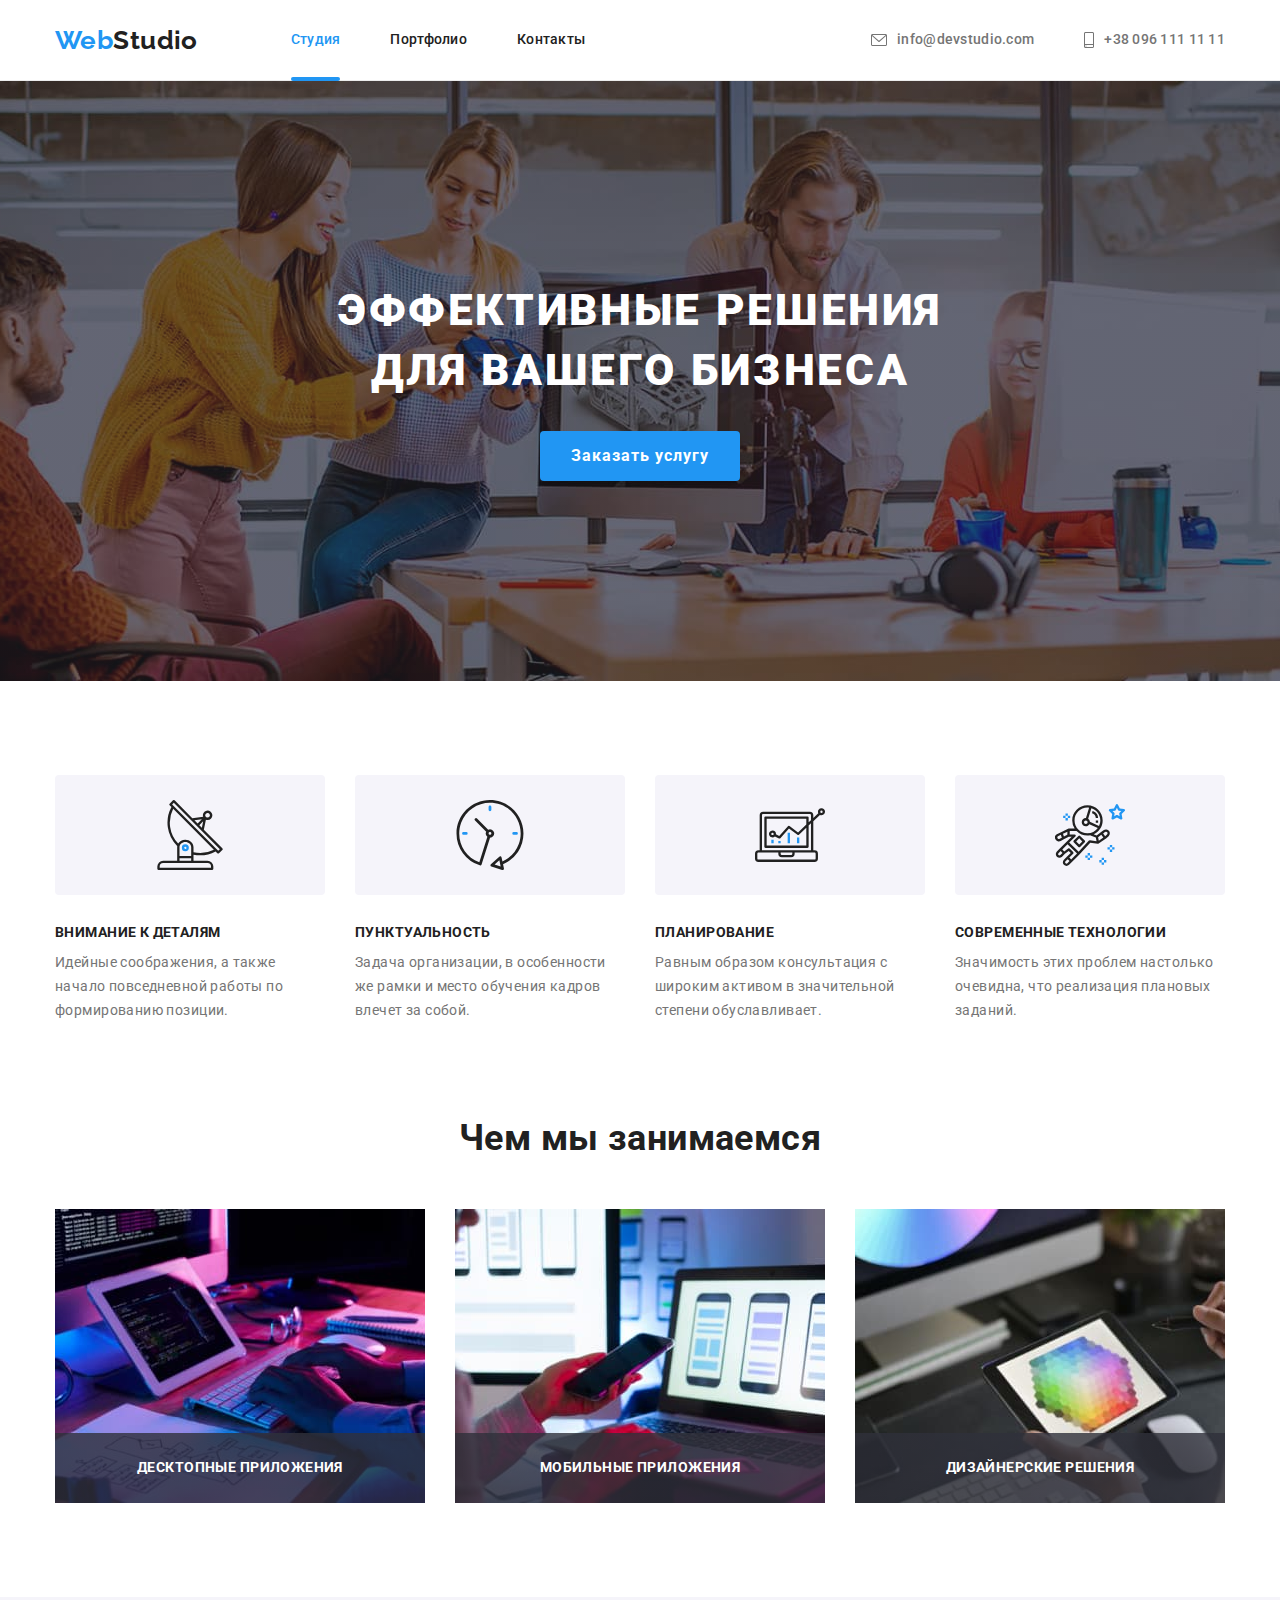
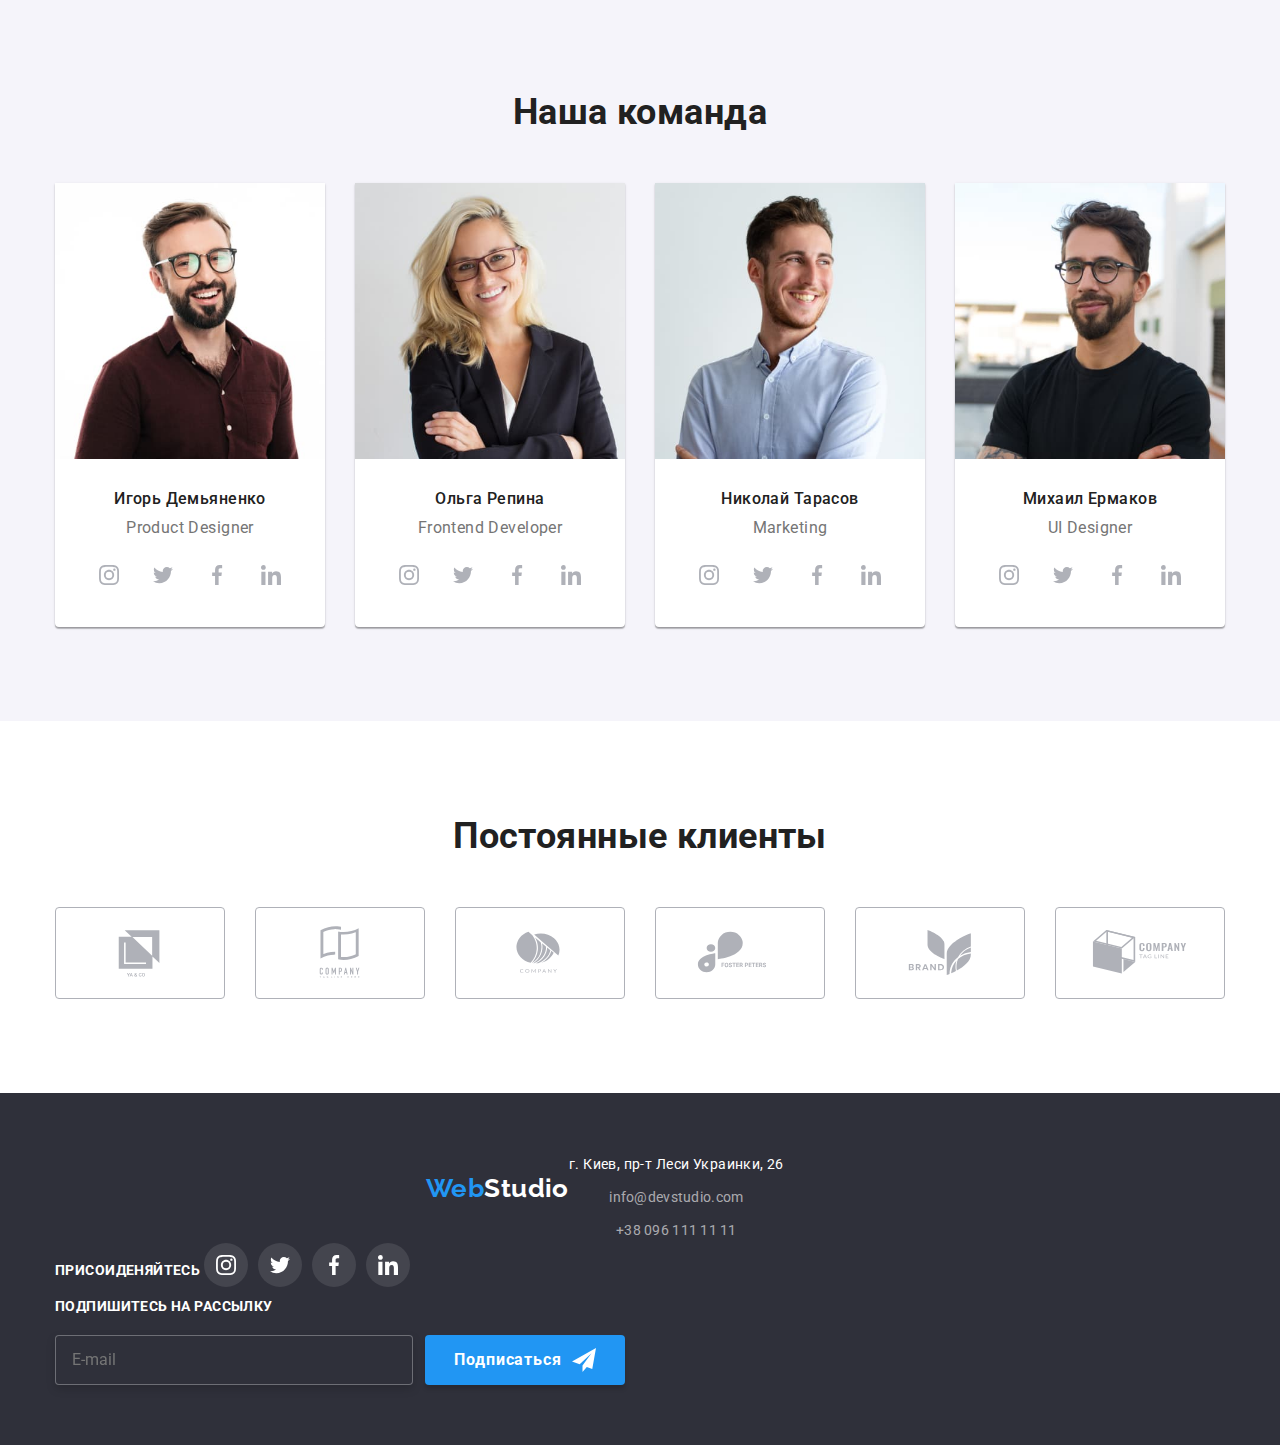
==== index.html @ f5600245 "footer" ====
<!DOCTYPE html>
<html lang="ru">
  <head>
    <meta charset="UTF-8" />
    <meta http-equiv="X-UA-Compatible" content="IE=edge" />
    <meta name="viewport" content="width=device-width, initial-scale=1.0" />

    <title>Web-studio-project-for-hw-1</title>
    <link
      rel="stylesheet"
      href="https://cdn.jsdelivr.net/npm/modern-normalize@1.1.0/modern-normalize.min.css"
    />
    <link rel="stylesheet" href="./css/main.min.css" />
    <!-- <link rel="stylesheet" href="./css/styles.css" /> -->
    <link rel="preconnect" href="https://fonts.googleapis.com" />
    <link rel="preconnect" href="https://fonts.gstatic.com" crossorigin />
    <link
      href="https://fonts.googleapis.com/css2?family=Raleway:wght@700&family=Roboto:wght@400;500;700;900&display=swap"
      rel="stylesheet"
    />
  </head>

  <body>
    <header class="header">
      <div class="container header__container">
        <a href="./index.html" class="logo header__logo link">
          Web<span class="logo__scnd-txt">Studio</span></a
        >
        <nav class="header__navigation">
          <ul class="list header__nav-links flex-centered">
            <li>
              <a
                href="./index.html"
                class="header__navigation-link link header__navigation-link--current"
                >Студия</a
              >
            </li>
            <li><a href="./portfolio.html" class="header__navigation-link link">Портфолио</a></li>
            <li><a href="#" class="header__navigation-link link">Контакты</a></li>
          </ul>
        </nav>
        <ul class="list header__contacts">
          <li class="header__contact-item">
            <a href="mailto:info@devstudio.com" class="contact link">
              <svg class="header__contact-icon" width="16" height="12">
                <use href="./images/icons/icons.svg#icon-mail"></use>
              </svg>
              info@devstudio.com
            </a>
          </li>
          <li class="header__contact-item">
            <a href="tel:+380961111111" class="contact link">
              <svg class="header__contact-icon" width="10" height="16">
                <use href="./images/icons/icons.svg#icon-phone"></use>
              </svg>
              +38 096 111 11 11
            </a>
          </li>
        </ul>
      </div>
    </header>
    <main>
      <section class="hero">
        <div class="container">
          <h1 class="hero-title">Эффективные решения для вашего бизнеса</h1>
          <button data-modal-open type="button" class="btn">Заказать услугу</button>
          <div class="backdrop is-hidden" data-modal>
            <div class="modal">
              <button data-modal-close type="button" class="close-btn">
                <svg width="18" height="18">
                  <use href="./images/icons/icons.svg#icon-close-btn"></use>
                </svg>
              </button>
              <form class="user-feedback-form">
                <strong class="form-message">Оставьте свои данные, мы вам перезвоним</strong>
                <div class="form-input">
                  <label for="user-name" class="input-label">Имя</label>
                  <div class="input-string">
                    <input
                      type="text"
                      class="input-field"
                      name="user-name"
                      id="user-name"
                      required
                    />
                    <svg class="form-icon" width="18" height="18">
                      <use href="./images/icons/icons.svg#icon-person-black"></use>
                    </svg>
                  </div>
                </div>
                <div class="form-input">
                  <label for="user-phone" class="input-label">Телефон</label>
                  <div class="input-string">
                    <input
                      type="tel"
                      class="input-field"
                      name="user-phone"
                      id="user-phone"
                      required
                    />
                    <svg class="form-icon" width="18" height="18">
                      <use href="./images/icons/icons.svg#icon-phone-black"></use>
                    </svg>
                  </div>
                </div>
                <div class="form-input">
                  <label for="user-email" class="input-label">Почта</label>
                  <div class="input-string">
                    <input
                      type="email"
                      class="input-field"
                      name="user-email"
                      id="user-email"
                      required
                    />
                    <svg class="form-icon" width="18" height="18">
                      <use href="./images/icons/icons.svg#icon-email-black"></use>
                    </svg>
                  </div>
                </div>
                <div class="form-input">
                  <label for="user-comment" class="input-label">Комментарий</label>
                  <textarea
                    name="user-comment"
                    id="user-comment"
                    class="comment-field"
                    placeholder="Введите текст"
                  ></textarea>
                </div>
                <label class="user-agreement-txt">
                  <input
                    type="checkbox"
                    class="checkbox visually-hidden"
                    name="user-agreement-check"
                    required
                  />
                  <span class="checkbox-custom"></span>
                  Соглашаюсь с рассылкой и принимаю
                  <a class="agreement-cond" href="./index.html">Условия договора</a>
                </label>
                <button type="submit" class="btn">Отправить</button>
              </form>
            </div>
          </div>
        </div>
      </section>
      <section class="section">
        <div class="container">
          <h2 class="sections-title visually-hidden">Почему клиенты выбирают нас?</h2>
          <ul class="list why-list">
            <li class="why-list__item">
              <div class="why-list__meta">
                <svg width="70" height="70">
                  <use href="./images/icons/icons.svg#icon-antenna"></use>
                </svg>
              </div>
              <h3 class="why-list__title">Внимание к деталям</h3>
              <p class="why-list__description">
                Идейные соображения, а также начало повседневной работы по формированию позиции.
              </p>
            </li>
            <li class="why-list__item">
              <div class="why-list__meta">
                <svg width="70" height="70">
                  <use href="./images/icons/icons.svg#icon-clock"></use>
                </svg>
              </div>
              <h3 class="why-list__title">Пунктуальность</h3>
              <p class="why-list__description">
                Задача организации, в особенности же рамки и место обучения кадров влечет за собой.
              </p>
            </li>
            <li class="why-list__item">
              <div class="why-list__meta">
                <svg width="70" height="70">
                  <use href="./images/icons/icons.svg#icon-diagram"></use>
                </svg>
              </div>
              <h3 class="why-list__title">Планирование</h3>
              <p class="why-list__description">
                Равным образом консультация с широким активом в значительной степени обуславливает.
              </p>
            </li>
            <li class="why-list__item">
              <div class="why-list__meta flex-centered">
                <svg width="70" height="70">
                  <use href="./images/icons/icons.svg#icon-astronaut"></use>
                </svg>
              </div>
              <h3 class="why-list__title">Современные технологии</h3>
              <p class="why-list__description">
                Значимость этих проблем настолько очевидна, что реализация плановых заданий.
              </p>
            </li>
          </ul>
        </div>
      </section>
      <section class="section work section--padding-top-reset">
        <div class="container">
          <h2 class="sections-title">Чем мы занимаемся</h2>
          <ul class="list work-list flex-centered">
            <li class="work-list__item">
              <img
                srcset="
                  ./images/work-present-img/comp-build-maket.jpg    1x,
                  ./images/work-present-img/comp-build-maket@2x.jpg 2x
                "
                src="./images/work-present-img/comp-build-maket.jpg"
                alt="Веб разработка"
                width="370"
              />
              <p class="work-list__desc">Десктопные приложения</p>
            </li>
            <li class="work-list__item">
              <img
                srcset="
                  ./images/work-present-img/comp-smart-adpt.jpg    1x,
                  ./images/work-present-img/comp-smart-adpt@2x.jpg 2x
                "
                src="./images/work-present-img/comp-smart-adpt.jpg"
                alt="Приложения для смартфонов"
                width="370"
              />
              <p class="work-list__desc">Мобильные приложения</p>
            </li>
            <li class="work-list__item">
              <img
                srcset="
                  ./images/work-present-img/comp-tab-color.jpg    1x,
                  ./images/work-present-img/comp-tab-color@2x.jpg 2x
                "
                src="./images/work-present-img/comp-tab-color.jpg"
                alt="Графический дизайн"
                width="370"
              />
              <p class="work-list__desc">Дизайнерские решения</p>
            </li>
          </ul>
        </div>
      </section>
      <section class="section section--bgc-change">
        <div class="container">
          <h2 class="sections-title">Наша команда</h2>
          <ul class="employees-list list">
            <li class="employees-list__item">
              <img
                srcset="
                  ./images/teammates-photo/ihor.jpg    1x,
                  ./images/teammates-photo/ihor@2x.jpg 2x
                "
                src="./images/teammates-photo/ihor.jpg"
                alt="Фото учасника команды. Игорь Демьяненко"
                width="450"
              />
              <div class="employees-list__meta">
                <h3 class="employees-list__title">Игорь Демьяненко</h3>
                <p class="employees-list__position" lang="en">Product Designer</p>
                <ul class="list list-social-connection">
                  <li class="list-social-connection__item">
                    <a
                      href=""
                      rel="noreferrer noopener"
                      class="list-social-connection__link"
                      aria-label="instagram"
                    >
                      <svg class="list-social-connection__icon" width="20" height="20">
                        <use href="./images/icons/icons.svg#icon-instagram"></use>
                      </svg>
                    </a>
                  </li>
                  <li class="list-social-connection__item">
                    <a
                      href=""
                      rel="noreferrer noopener"
                      class="list-social-connection__link"
                      aria-label="twitter"
                    >
                      <svg class="list-social-connection__icon" width="20" height="20">
                        <use href="./images/icons/icons.svg#icon-twitter"></use>
                      </svg>
                    </a>
                  </li>
                  <li class="list-social-connection__item">
                    <a
                      href=""
                      rel="noreferrer noopener"
                      class="list-social-connection__link"
                      aria-label="facebook"
                    >
                      <svg class="list-social-connection__icon" width="20" height="20">
                        <use href="./images/icons/icons.svg#icon-facebook"></use>
                      </svg>
                    </a>
                  </li>
                  <li class="list-social-connection__item">
                    <a
                      href=""
                      rel="noreferrer noopener"
                      class="list-social-connection__link"
                      aria-label="linkedin"
                    >
                      <svg class="list-social-connection__icon" width="20" height="20">
                        <use href="./images/icons/icons.svg#icon-linkedin"></use>
                      </svg>
                    </a>
                  </li>
                </ul>
              </div>
            </li>
            <li class="employees-list__item">
              <img
                srcset="
                  ./images/teammates-photo/olha.jpg    1x,
                  ./images/teammates-photo/olha@2x.jpg 2x
                "
                src="./images/teammates-photo/olha.jpg"
                alt="Фото учасника команды. Ольга Репина"
                width="450"
              />
              <div class="employees-list__meta">
                <h3 class="employees-list__title">Ольга Репина</h3>
                <p class="employees-list__position" lang="en">Frontend Developer</p>
                <ul class="list list-social-connection flex-centered">
                  <li class="list-social-connection__item">
                    <a
                      href=""
                      rel="noreferrer noopener"
                      class="list-social-connection__link"
                      aria-label="instagram"
                    >
                      <svg class="list-social-connection__icon" width="20" height="20">
                        <use href="./images/icons/icons.svg#icon-instagram"></use>
                      </svg>
                    </a>
                  </li>
                  <li class="list-social-connection__item">
                    <a
                      href=""
                      rel="noreferrer noopener"
                      class="list-social-connection__link"
                      aria-label="twitter"
                    >
                      <svg class="list-social-connection__icon" width="20" height="20">
                        <use href="./images/icons/icons.svg#icon-twitter"></use>
                      </svg>
                    </a>
                  </li>
                  <li class="list-social-connection__item">
                    <a
                      href=""
                      rel="noreferrer noopener"
                      class="list-social-connection__link"
                      aria-label="facebook"
                    >
                      <svg class="list-social-connection__icon" width="20" height="20">
                        <use href="./images/icons/icons.svg#icon-facebook"></use>
                      </svg>
                    </a>
                  </li>
                  <li class="list-social-connection__item">
                    <a
                      href=""
                      rel="noreferrer noopener"
                      class="list-social-connection__link"
                      aria-label="linkedin"
                    >
                      <svg class="list-social-connection__icon" width="20" height="20">
                        <use href="./images/icons/icons.svg#icon-linkedin"></use>
                      </svg>
                    </a>
                  </li>
                </ul>
              </div>
            </li>
            <li class="employees-list__item">
              <img
                srcset="
                  ./images/teammates-photo/nikolay.jpg    1x,
                  ./images/teammates-photo/nikolay@2x.jpg 2x
                "
                src="./images/teammates-photo/nikolay.jpg"
                alt="Фото учасника команды.Николай Тарасов."
                width="450"
              />

              <div class="employees-list__meta">
                <h3 class="employees-list__title">Николай Тарасов</h3>
                <p class="employees-list__position" lang="en">Marketing</p>
                <ul class="list list-social-connection flex-centered">
                  <li class="list-social-connection__item">
                    <a
                      href=""
                      rel="noreferrer noopener"
                      class="list-social-connection__link"
                      aria-label="instagram"
                    >
                      <svg class="list-social-connection__icon" width="20" height="20">
                        <use href="./images/icons/icons.svg#icon-instagram"></use>
                      </svg>
                    </a>
                  </li>
                  <li class="list-social-connection__item">
                    <a
                      href=""
                      rel="noreferrer noopener"
                      class="list-social-connection__link"
                      aria-label="twitter"
                    >
                      <svg class="list-social-connection__icon" width="20" height="20">
                        <use href="./images/icons/icons.svg#icon-twitter"></use>
                      </svg>
                    </a>
                  </li>
                  <li class="list-social-connection__item">
                    <a
                      href=""
                      rel="noreferrer noopener"
                      class="list-social-connection__link"
                      aria-label="facebook"
                    >
                      <svg class="list-social-connection__icon" width="20" height="20">
                        <use href="./images/icons/icons.svg#icon-facebook"></use>
                      </svg>
                    </a>
                  </li>
                  <li class="list-social-connection__item">
                    <a
                      href=""
                      rel="noreferrer noopener"
                      class="list-social-connection__link"
                      aria-label="linkedin"
                    >
                      <svg class="list-social-connection__icon" width="20" height="20">
                        <use href="./images/icons/icons.svg#icon-linkedin"></use>
                      </svg>
                    </a>
                  </li>
                </ul>
              </div>
            </li>
            <li class="employees-list__item">
              <img
                srcset="
                  ./images/teammates-photo/mykhayl.jpg    1x,
                  ./images/teammates-photo/mykhayl@2x.jpg 2x
                "
                src="./images/teammates-photo/mykhayl.jpg"
                alt="Фото учасника команды. Михаил Ермаков"
                width="450"
              />
              <div class="employees-list__meta">
                <h3 class="employees-list__title">Михаил Ермаков</h3>
                <p class="employees-list__position" lang="en">UI Designer</p>
                <ul class="list list-social-connection flex-centered">
                  <li class="list-social-connection__item">
                    <a
                      href=""
                      rel="noreferrer noopener"
                      class="list-social-connection__link"
                      aria-label="instagram"
                    >
                      <svg class="list-social-connection__icon" width="20" height="20">
                        <use href="./images/icons/icons.svg#icon-instagram"></use>
                      </svg>
                    </a>
                  </li>
                  <li class="list-social-connection__item">
                    <a
                      href=""
                      rel="noreferrer noopener"
                      class="list-social-connection__link"
                      aria-label="twitter"
                    >
                      <svg class="list-social-connection__icon" width="20" height="20">
                        <use href="./images/icons/icons.svg#icon-twitter"></use>
                      </svg>
                    </a>
                  </li>
                  <li class="list-social-connection__item">
                    <a
                      href=""
                      rel="noreferrer noopener"
                      class="list-social-connection__link"
                      aria-label="facebook"
                    >
                      <svg class="list-social-connection__icon" width="20" height="20">
                        <use href="./images/icons/icons.svg#icon-facebook"></use>
                      </svg>
                    </a>
                  </li>
                  <li class="list-social-connection__item">
                    <a
                      href=""
                      rel="noreferrer noopener"
                      class="list-social-connection__link"
                      aria-label="linkedin"
                    >
                      <svg class="list-social-connection__icon" width="20" height="20">
                        <use href="./images/icons/icons.svg#icon-linkedin"></use>
                      </svg>
                    </a>
                  </li>
                </ul>
              </div>
            </li>
          </ul>
        </div>
      </section>
      <section class="section">
        <div class="container">
          <h2 class="sections-title">Постоянные клиенты</h2>
          <ul class="clients-list list">
            <li class="clients-list__item">
              <a
                href=""
                rel="noreferrer noopener"
                class="clients-list__logo"
                aria-label="Company name 1"
              >
                <svg class="clients-list__icon" width="106" height="60">
                  <use href="./images/icons/icons.svg#icon-logo"></use>
                </svg>
              </a>
            </li>
            <li class="clients-list__item">
              <a
                href=""
                rel="noreferrer noopener"
                class="clients-list__logo"
                aria-label="Company name 2"
              >
                <svg class="clients-list__icon" width="106" height="60">
                  <use href="./images/icons/icons.svg#icon-logo-1"></use>
                </svg>
              </a>
            </li>
            <li class="clients-list__item">
              <a
                href=""
                rel="noreferrer noopener"
                class="clients-list__logo"
                aria-label="Company name 3"
                ><svg class="clients-list__icon" width="106" height="60">
                  <use href="./images/icons/icons.svg#icon-logo-2"></use>
                </svg>
              </a>
            </li>
            <li class="clients-list__item">
              <a
                href=""
                rel="noreferrer noopener"
                class="clients-list__logo"
                aria-label="Company name 4"
                ><svg class="clients-list__icon" width="106" height="60">
                  <use href="./images/icons/icons.svg#icon-logo-3"></use>
                </svg>
              </a>
            </li>
            <li class="clients-list__item">
              <a
                href=""
                rel="noreferrer noopener"
                class="clients-list__logo"
                aria-label="Company name 5"
                ><svg class="clients-list__icon" width="106" height="60">
                  <use href="./images/icons/icons.svg#icon-logo-4"></use>
                </svg>
              </a>
            </li>
            <li class="clients-list__item">
              <a
                href=""
                rel="noreferrer noopener"
                class="clients-list__logo"
                aria-label="Company name 6"
                ><svg class="clients-list__icon" width="106" height="60">
                  <use href="./images/icons/icons.svg#icon-logo-5"></use>
                </svg>
              </a>
            </li>
          </ul>
        </div>
      </section>
    </main>
    <footer class="footer">
      <div class="container footer__container">
        <div class="footer__line-item">
          <a href="./index.html" class="logo footer__logo link"
            >Web<span class="logo__scnd-txt logo__scnd-txt--invers-color">Studio</span></a
          >
          <address>
            <ul class="list address-links">
              <li class="address-links__item">
                <a
                  class="address-links__address link"
                  href="https://goo.gl/maps/YjMtobuVedqzEs7B6"
                  target="_blank"
                  rel="noreferrer noopener"
                  >г. Киев, пр-т Леси Украинки, 26</a
                >
              </li>
              <li class="address-links__item">
                <a class="footer__contact link" href="mailto:info@devstudio.com"
                  >info@devstudio.com</a
                >
              </li>
              <li class="address-links__item">
                <a class="footer__contact link" href="tel:+380961111111">+38 096 111 11 11</a>
              </li>
            </ul>
          </address>
        </div>
        <div class="footer__soc-block">
          <strong class="footer__connect-txt">Присоиденяйтесь</strong>
          <ul class="list-social-connection list flex-centered">
            <li class="list-social-connection__item">
              <a
                href=""
                class="list-social-connection__link list-social-connection__link--inverse-bgc"
                rel="noreferrer noopener"
                aria-label="Company instagram"
              >
                <svg class="list-social-connection__icon" width="20" height="20">
                  <use href="./images/icons/icons.svg#icon-instagram"></use>
                </svg>
              </a>
            </li>
            <li class="list-social-connection__item">
              <a
                href=""
                class="list-social-connection__link list-social-connection__link--inverse-bgc"
                rel="noreferrer noopener"
                aria-label="Company twitter"
                ><svg class="list-social-connection__icon" width="20" height="20">
                  <use href="./images/icons/icons.svg#icon-twitter"></use>
                </svg>
              </a>
            </li>
            <li class="list-social-connection__item">
              <a
                href=""
                class="list-social-connection__link list-social-connection__link--inverse-bgc"
                rel="noreferrer noopener"
                aria-label="Company facebook"
                ><svg class="list-social-connection__icon" width="20" height="20">
                  <use href="./images/icons/icons.svg#icon-facebook"></use>
                </svg>
              </a>
            </li>
            <li class="list-social-connection__item">
              <a
                href=""
                class="list-social-connection__link list-social-connection__link--inverse-bgc"
                rel="noreferrer noopener"
                aria-label="Company linkedin"
                ><svg class="list-social-connection__icon" width="20" height="20">
                  <use href="./images/icons/icons.svg#icon-linkedin"></use>
                </svg>
              </a>
            </li>
          </ul>
        </div>
        <div class="footer__connect-block">
          <strong class="footer__connect-txt">Подпишитесь на рассылку</strong>
          <form class="footer__email-input-form" name="singnup-form">
            <input
              type="email"
              class="footer__email-input"
              placeholder="E-mail"
              name="signup-email"
              required
            />
            <button type="submit" class="btn footer__btn">
              <span>Подписаться</span>
              <svg class="icon-send" width="24" height="24">
                <use href="./images/icons/icons.svg#icon-send"></use>
              </svg>
            </button>
          </form>
        </div>
      </div>
    </footer>
    <script src="./js/modal.js"></script>
  </body>
</html>
---- css/main.min.css ----
:root{--prime-bg-color: #ffffff;--footer-bg-color: #2F303A;--third-bg-color: #F5F4FA;--primary-txt-color: #757575;--secondary-txt-color: #212121;--focus-color: #2196F3;--btn-hv-color: #188CE8;--transaction-time: cubic-bezier(0.4, 0, 0.2, 1)}.visually-hidden{position:absolute;width:1px;height:1px;margin:-1px;border:0;padding:0;white-space:nowrap;-webkit-clip-path:inset(100%);clip-path:inset(100%);clip:rect(0 0 0 0);overflow:hidden}body{background-color:var(--prime-bg-color);color:var(--primary-txt-color);font-family:"Roboto",sans-serif;font-size:14px;line-height:1.14;letter-spacing:.03em}h1,h2,h3,h4,h5,h6,p{margin:0}img{display:block;max-width:100%;height:auto}address{font-style:normal}.list{list-style:none;font-style:normal;padding:0;margin:0}.link{text-decoration:none}.flex-centered{display:-webkit-box;display:-ms-flexbox;display:flex;-webkit-box-align:center;-ms-flex-align:center;align-items:center;-webkit-box-pack:center;-ms-flex-pack:center;justify-content:center}.section{padding-top:60px;padding-bottom:60px;min-width:480px}@media screen and (min-width: 1200px){.section{padding-top:94px;padding-bottom:94px}}.section--padding-top-reset{padding-top:0px}.section--bgc-change{background-color:var(--third-bg-color)}.container{margin-left:auto;margin-right:auto;width:480px;padding-left:15px;padding-right:15px}@media screen and (min-width: 768px){.container{width:768px}}@media screen and (min-width: 1200px){.container{width:1200px}}.contact{display:-webkit-box;display:-ms-flexbox;display:flex;-webkit-box-align:center;-ms-flex-align:center;align-items:center;-webkit-box-pack:center;-ms-flex-pack:center;justify-content:center;font-weight:500;letter-spacing:.02em;color:inherit;-webkit-transition:color 250ms var(--transaction-time);transition:color 250ms var(--transaction-time)}.contact:hover,.contact:focus{color:var(--focus-color)}.logo{font-family:"Raleway",sans-serif;font-weight:700;font-size:26px;line-height:1.19;color:var(--focus-color)}.btn{display:-webkit-box;display:-ms-flexbox;display:flex;-webkit-box-align:center;-ms-flex-align:center;align-items:center;-webkit-box-pack:center;-ms-flex-pack:center;justify-content:center;margin-right:auto;margin-left:auto;width:200px;height:50px;font-weight:700;font-size:16px;line-height:1.88;letter-spacing:.06em;background-color:var(--focus-color);color:var(--prime-bg-color);border:none;-webkit-box-shadow:0px 4px 4px rgba(0,0,0,.15);box-shadow:0px 4px 4px rgba(0,0,0,.15);border-radius:4px;cursor:pointer;-webkit-transition:background-color 250ms var(--transaction-time),-webkit-box-shadow 250ms var(--transaction-time);transition:background-color 250ms var(--transaction-time),-webkit-box-shadow 250ms var(--transaction-time);transition:background-color 250ms var(--transaction-time),box-shadow 250ms var(--transaction-time);transition:background-color 250ms var(--transaction-time),box-shadow 250ms var(--transaction-time),-webkit-box-shadow 250ms var(--transaction-time)}.btn:hover,.btn:focus{background-color:var(--btn-hv-color);-webkit-box-shadow:0px 4px 4px rgba(0,0,0,.15);box-shadow:0px 4px 4px rgba(0,0,0,.15);border-radius:4px}.sections-title{margin-bottom:50px;font-weight:700;font-size:28px;line-height:1.17;text-align:center;color:var(--secondary-txt-color)}@media screen and (min-width: 1200px){.sections-title{font-size:36px}}.list-social-connection{display:-webkit-inline-box;display:-ms-inline-flexbox;display:inline-flex;-webkit-box-pack:center;-ms-flex-pack:center;justify-content:center;gap:10px}.list-social-connection__link{display:-webkit-inline-box;display:-ms-inline-flexbox;display:inline-flex;-webkit-box-pack:center;-ms-flex-pack:center;justify-content:center;-webkit-box-align:center;-ms-flex-align:center;align-items:center;width:44px;height:44px;color:#afb1b8;border-radius:50%;-webkit-transition:color 250ms var(--transaction-time),background-color 250ms var(--transaction-time);transition:color 250ms var(--transaction-time),background-color 250ms var(--transaction-time)}.list-social-connection__link--inverse-bgc{color:var(--prime-bg-color);background-color:rgba(255,255,255,.1)}.list-social-connection__link:hover,.list-social-connection__link:focus{background-color:var(--focus-color);color:var(--prime-bg-color)}.list-social-connection__icon{fill:currentColor}.buttons{-webkit-box-pack:center;-ms-flex-pack:center;justify-content:center;margin-bottom:56px}.buttons>li:not(:last-child){margin-right:8px}.secondary-btn{padding:6px 22px;font-family:inherit;font-weight:500;font-size:16px;line-height:1.62;text-align:center;letter-spacing:inherit;color:var(--secondary-txt-color);background:var(--third-bg-color);border-radius:4px;border:none;cursor:pointer;-webkit-transition:background-color 250ms var(--transaction-time),color 250ms var(--transaction-time),-webkit-box-shadow 250ms var(--transaction-time);transition:background-color 250ms var(--transaction-time),color 250ms var(--transaction-time),-webkit-box-shadow 250ms var(--transaction-time);transition:background-color 250ms var(--transaction-time),color 250ms var(--transaction-time),box-shadow 250ms var(--transaction-time);transition:background-color 250ms var(--transaction-time),color 250ms var(--transaction-time),box-shadow 250ms var(--transaction-time),-webkit-box-shadow 250ms var(--transaction-time)}.secondary-btn:hover,.secondary-btn:focus{color:var(--prime-bg-color);background-color:var(--focus-color);-webkit-box-shadow:0px 3px 1px rgba(0,0,0,.1),0px 1px 2px rgba(0,0,0,.08),0px 2px 2px rgba(0,0,0,.12);box-shadow:0px 3px 1px rgba(0,0,0,.1),0px 1px 2px rgba(0,0,0,.08),0px 2px 2px rgba(0,0,0,.12)}.header{border-bottom:#ececec 1px solid;padding-top:16px;padding-bottom:16px}@media screen and (min-width: 768px){.header{padding-top:0px;padding-bottom:0px}}.header__container{display:-webkit-box;display:-ms-flexbox;display:flex;-webkit-box-align:center;-ms-flex-align:center;align-items:center;-webkit-box-pack:justify;-ms-flex-pack:justify;justify-content:space-between}@media screen and (min-width: 768px){.header__container{-webkit-box-pack:center;-ms-flex-pack:center;justify-content:center}}.header__logo{display:block;margin-right:88px}@media screen and (min-width: 1200px){.header__logo{margin-right:93px}}.logo__scnd-txt{color:var(--secondary-txt-color)}.logo__scnd-txt--invers-color{color:var(--prime-bg-color)}.header__navigation{display:-webkit-box;display:-ms-flexbox;display:flex;-webkit-box-align:center;-ms-flex-align:center;align-items:center;-webkit-box-pack:center;-ms-flex-pack:center;justify-content:center}@media screen and (max-width: 767px){.header__navigation{display:none}}.header__navigation-link{display:block;position:relative;padding-top:32px;padding-bottom:32px;font-weight:500;letter-spacing:.02em;color:var(--secondary-txt-color);-webkit-transition:color 250ms var(--transaction-time);transition:color 250ms var(--transaction-time)}.header__navigation-link:hover,.header__navigation-link:focus{color:var(--focus-color)}.header__navigation-link--current{color:var(--focus-color)}.header__navigation-link--current::after{content:"";display:block;position:absolute;bottom:-1px;width:100%;height:4px;background-color:var(--focus-color);border-radius:2px}.header__contacts{margin-left:auto}@media screen and (max-width: 767px){.header__contacts{display:none}}@media screen and (min-width: 768px)and (max-width: 1199px){.header__contacts{display:block;-webkit-box-pack:left;-ms-flex-pack:left;justify-content:left}}@media screen and (min-width: 1200px){.header__contacts{display:-webkit-box;display:-ms-flexbox;display:flex;-webkit-box-pack:center;-ms-flex-pack:center;justify-content:center;-webkit-box-align:center;-ms-flex-align:center;align-items:center}}.header__contact-item{display:-webkit-box;display:-ms-flexbox;display:flex}.header__contact-item:hover,.header__contact-item:focus{color:var(--focus-color)}@media screen and (min-width: 768px)and (max-width: 1199px){.header__contact-item{margin-bottom:10px}}@media screen and (min-width: 1200px){.header__contact-item{-webkit-box-pack:center;-ms-flex-pack:center;justify-content:center;-webkit-box-align:center;-ms-flex-align:center;align-items:center}}.header__contact-item:last-of-type{margin-bottom:0px}.header__contact-icon{fill:currentColor;margin-right:8px}@media screen and (min-width: 1200px){.header__contact-icon{margin-right:10px}}.header__nav-links,.header__contacts{gap:50px}.hero{min-width:480px;max-width:1600px;height:400px;margin-right:auto;margin-left:auto;padding-top:118px;padding-bottom:118px;text-align:center;background-repeat:no-repeat;background-position:center;background-size:cover;background-color:#c4c4c4;background-image:-webkit-gradient(linear, left top, left bottom, from(rgba(47, 48, 58, 0.4)), to(rgba(47, 48, 58, 0.4))),url(../images/bgc-img/hero-section-mob.jpg);background-image:linear-gradient(rgba(47, 48, 58, 0.4), rgba(47, 48, 58, 0.4)),url(../images/bgc-img/hero-section-mob.jpg)}@media screen and (min-device-pixel-ratio: 2),screen and (-webkit-min-device-pixel-ratio: 2),screen and (min-resolution: 192dpi),screen and (min-resolution: 2dppx){.hero .hero{background-image:url(../images/bgc-img/hero-section-mob@2x.jpg)}}@media screen and (min-width: 768px){.hero{background-image:-webkit-gradient(linear, left top, left bottom, from(rgba(47, 48, 58, 0.4)), to(rgba(47, 48, 58, 0.4))),url(../images/bgc-img/hero-section-tab.jpg);background-image:linear-gradient(rgba(47, 48, 58, 0.4), rgba(47, 48, 58, 0.4)),url(../images/bgc-img/hero-section-tab.jpg)}}@media screen and (min-width: 768px)and (min-device-pixel-ratio: 2),screen and (min-width: 768px)and (-webkit-min-device-pixel-ratio: 2),screen and (min-width: 768px)and (min-resolution: 192dpi),screen and (min-width: 768px)and (min-resolution: 2dppx){.hero .hero{background-image:url(../images/bgc-img/hero-section-tab@2x.jpg)}}@media screen and (min-width: 1200px){.hero{height:600px;padding-top:200px;padding-bottom:200px;background-image:-webkit-gradient(linear, left top, left bottom, from(rgba(47, 48, 58, 0.4)), to(rgba(47, 48, 58, 0.4))),url(../images/bgc-img/hero-section.jpg);background-image:linear-gradient(rgba(47, 48, 58, 0.4), rgba(47, 48, 58, 0.4)),url(../images/bgc-img/hero-section.jpg)}}@media screen and (min-width: 1200px)and (min-device-pixel-ratio: 2),screen and (min-width: 1200px)and (-webkit-min-device-pixel-ratio: 2),screen and (min-width: 1200px)and (min-resolution: 192dpi),screen and (min-width: 1200px)and (min-resolution: 2dppx){.hero .hero{background-image:url(../images/bgc-img/hero-section@2x.jpg)}}.hero-title{margin-bottom:30px;width:360px;margin-right:auto;margin-left:auto;font-weight:900;font-size:26px;line-height:1.61;text-align:center;letter-spacing:.06em;text-transform:uppercase;color:var(--prime-bg-color)}@media screen and (min-width: 1200px){.hero-title{width:696px;font-size:44px;line-height:1.36}}.backdrop{position:fixed;top:0;left:0;z-index:50;width:100vw;height:100vh;background-color:rgba(0,0,0,.2);opacity:1;-webkit-transition:opacity 250ms var(--transaction-time);transition:opacity 250ms var(--transaction-time)}.backdrop.is-hidden{opacity:0;pointer-events:none}.backdrop.is-hidden .modal{-webkit-transform:translate(-50%, -50%) scale(0.5);transform:translate(-50%, -50%) scale(0.5);opacity:0}.modal{position:absolute;top:50%;left:50%;padding:40px;width:528px;height:581px;background:var(--prime-bg-color);-webkit-box-shadow:0px 1px 3px rgba(0,0,0,.12),0px 1px 1px rgba(0,0,0,.14),0px 2px 1px rgba(0,0,0,.2);box-shadow:0px 1px 3px rgba(0,0,0,.12),0px 1px 1px rgba(0,0,0,.14),0px 2px 1px rgba(0,0,0,.2);border-radius:4px;-webkit-transform:translate(-50%, -50%) scale(1);transform:translate(-50%, -50%) scale(1);opacity:1;-webkit-transition:opacity 250ms var(--transaction-time),-webkit-transform 250ms var(--transaction-time);transition:opacity 250ms var(--transaction-time),-webkit-transform 250ms var(--transaction-time);transition:transform 250ms var(--transaction-time),opacity 250ms var(--transaction-time);transition:transform 250ms var(--transaction-time),opacity 250ms var(--transaction-time),-webkit-transform 250ms var(--transaction-time)}.user-feedback-form{width:100%}.form-message{display:inline-block;margin-bottom:12px;font-weight:700;font-size:20px;line-height:1.15;text-align:center;color:var(--secondary-txt-color);letter-spacing:inherit}.form-input{display:-webkit-box;display:-ms-flexbox;display:flex;-webkit-box-orient:vertical;-webkit-box-direction:normal;-ms-flex-direction:column;flex-direction:column;text-align:left;margin-bottom:10px}.form-input:last-of-type{margin-bottom:20px}.input-label{font-size:12px;letter-spacing:.01em;margin-bottom:4px;cursor:pointer}.input-field{width:100%;padding-top:12px;padding-bottom:12px;padding-left:42px;padding-right:12px;height:40px;border:1px solid rgba(33,33,33,.2);border-radius:4px;outline:rgba(0,0,0,0);-webkit-transition:border-color 250ms var(--transaction-time);transition:border-color 250ms var(--transaction-time);cursor:pointer}.input-field:hover,.input-field:focus{border-color:var(--focus-color)}.input-field:hover:hover+.form-icon,.input-field:hover:focus+.form-icon,.input-field:focus:hover+.form-icon,.input-field:focus:focus+.form-icon{color:var(--focus-color)}.input-string{display:inline-block;position:relative;color:#000}.form-icon{position:absolute;left:15px;top:50%;-webkit-transform:translateY(-50%);transform:translateY(-50%);fill:currentColor;-webkit-transition:color 250ms var(--transaction-time);transition:color 250ms var(--transaction-time);cursor:pointer}.comment-field{height:120px;resize:none;padding:12px 16px;border:1px solid rgba(33,33,33,.2);border-radius:4px;outline:rgba(0,0,0,0)}.comment-field:hover,.comment-field:focus{border-color:var(--focus-color)}.user-agreement-txt{display:-webkit-inline-box;display:-ms-inline-flexbox;display:inline-flex;line-height:1.71;-webkit-box-pack:center;-ms-flex-pack:center;justify-content:center;-webkit-box-align:center;-ms-flex-align:center;align-items:center;gap:7px;-webkit-user-select:none;-moz-user-select:none;-ms-user-select:none;user-select:none;margin-bottom:30px}.checkbox-custom{width:16px;height:15px;background-image:url(../images/icons/custom-check-box-icons/icon-check-2.svg)}.checkbox:checked+.checkbox-custom{border-color:var(--focus-color);background-image:url(../images/icons/custom-check-box-icons/icon-check-1.svg);background-size:contain;background-origin:border-box;border-radius:2px}.agreement-cond{color:var(--focus-color)}.close-btn{display:-webkit-box;display:-ms-flexbox;display:flex;-webkit-box-align:center;-ms-flex-align:center;align-items:center;-webkit-box-pack:center;-ms-flex-pack:center;justify-content:center;padding:0;position:absolute;top:8px;right:8px;width:30px;height:30px;color:#000;border:1px solid rgba(0,0,0,.1);border-radius:50%;background-color:#fff;cursor:pointer;-webkit-transition:fill 250ms var(--transaction-time);transition:fill 250ms var(--transaction-time)}.close-btn:hover,.close-btn:focus{fill:var(--focus-color)}.why-list{gap:30px;display:-webkit-box;display:-ms-flexbox;display:flex;-ms-flex-wrap:wrap;flex-wrap:wrap}.why-list__item{display:block}@media screen and (min-width: 768px){.why-list__item{width:calc((100% - 60px)/2)}}@media screen and (min-width: 1200px){.why-list__item{width:calc((100% - 90px)/4)}}.why-list__meta{display:-webkit-box;display:-ms-flexbox;display:flex;-webkit-box-pack:center;-ms-flex-pack:center;justify-content:center;-webkit-box-align:center;-ms-flex-align:center;align-items:center;width:450px;height:120px;margin-bottom:30px;background:var(--third-bg-color);border-radius:4px}@media screen and (min-width: 768px){.why-list__meta{width:354px}}@media screen and (min-width: 1200px){.why-list__meta{width:270px}}.why-list__title{margin-bottom:10px;font-weight:700;font-size:14px;text-transform:uppercase;color:var(--secondary-txt-color)}@media screen and (max-width: 767px){.why-list__title{text-align:center}}.why-list__description{line-height:1.71}@media screen and (max-width: 1199px){.work{display:none}}.work-list{gap:30px}.work-list__item{position:relative}.work-list__desc{display:-webkit-box;display:-ms-flexbox;display:flex;-webkit-box-align:center;-ms-flex-align:center;align-items:center;-webkit-box-pack:center;-ms-flex-pack:center;justify-content:center;position:absolute;bottom:0px;width:100%;height:70px;background-image:-webkit-gradient(linear, left top, left bottom, from(rgba(47, 48, 58, 0.8)), to(rgba(47, 48, 58, 0.8)));background-image:linear-gradient(rgba(47, 48, 58, 0.8), rgba(47, 48, 58, 0.8));font-weight:700;text-transform:uppercase;color:var(--prime-bg-color)}.employees-list{display:-webkit-box;display:-ms-flexbox;display:flex;-webkit-box-pack:center;-ms-flex-pack:center;justify-content:center;-webkit-box-align:center;-ms-flex-align:center;align-items:center;-webkit-box-orient:vertical;-webkit-box-direction:normal;-ms-flex-direction:column;flex-direction:column;-ms-flex-wrap:wrap;flex-wrap:wrap;gap:30px}@media screen and (min-width: 768px){.employees-list{-webkit-box-orient:horizontal;-webkit-box-direction:normal;-ms-flex-direction:row;flex-direction:row}}.employees-list__item{max-width:450px;background-color:var(--prime-bg-color);text-align:center;-webkit-box-shadow:0px 1px 3px rgba(0,0,0,.12),0px 1px 1px rgba(0,0,0,.14),0px 2px 1px rgba(0,0,0,.2);box-shadow:0px 1px 3px rgba(0,0,0,.12),0px 1px 1px rgba(0,0,0,.14),0px 2px 1px rgba(0,0,0,.2);border-radius:0px 0px 4px 4px}@media screen and (min-width: 768px){.employees-list__item{max-width:354px}}@media screen and (min-width: 768px){.employees-list__item{max-width:270px}}.employees-list__meta{padding-top:30px;padding-bottom:30px}.employees-list__title{margin-bottom:10px;font-weight:500;font-size:16px;line-height:1.19;color:var(--secondary-txt-color)}.employees-list__position{font-size:16px;line-height:1.19;margin-bottom:16px}.clients-list{display:-webkit-box;display:-ms-flexbox;display:flex;-ms-flex-wrap:wrap;flex-wrap:wrap;-webkit-box-pack:center;-ms-flex-pack:center;justify-content:center;-webkit-box-align:center;-ms-flex-align:center;align-items:center;gap:30px}.clients-list__logo{display:-webkit-box;display:-ms-flexbox;display:flex;-webkit-box-align:center;-ms-flex-align:center;align-items:center;-webkit-box-pack:center;-ms-flex-pack:center;justify-content:center;width:210px;height:92px;color:#afb1b8;border:1px solid #afb1b8;border-radius:4px;-webkit-transition:color 250ms var(--transaction-time),border-color 250ms var(--transaction-time);transition:color 250ms var(--transaction-time),border-color 250ms var(--transaction-time)}.clients-list__logo:hover,.clients-list__logo:focus{border-color:var(--focus-color);color:var(--focus-color)}@media screen and (min-width: 768px){.clients-list__logo{width:226px}}@media screen and (min-width: 1200px){.clients-list__logo{width:170px}}.clients-list__icon{fill:currentColor}.footer{min-width:480px;padding-top:60px;padding-bottom:60px;background-color:var(--footer-bg-color)}@media screen and (min-width: 1200px){.footer__container{-webkit-box-orient:horizontal;-webkit-box-direction:normal;-ms-flex-direction:row;flex-direction:row;-webkit-box-pack:baseline;-ms-flex-pack:baseline;justify-content:baseline}}.footer__line-item{display:-webkit-box;display:-ms-flexbox;display:flex;-webkit-box-pack:center;-ms-flex-pack:center;justify-content:center;-webkit-box-align:center;-ms-flex-align:center;align-items:center;margin-right:70px}.footer__logo{display:inline-block;margin-bottom:20px}.address-links{text-align:center}.address-links__item{display:block;margin-bottom:9px}.address-links__item:last-of-type{margin-bottom:0px}.address-links__address{font-style:normal;line-height:1.71;color:var(--prime-bg-color);-webkit-transition:color 250ms var(--transaction-time);transition:color 250ms var(--transaction-time)}.address-links__address:hover,.address-links__address:focus{color:var(--focus-color)}.footer__soc-block{margin-right:auto}.footer__connect-txt{display:inline-block;color:var(--prime-bg-color);text-transform:uppercase;margin-bottom:20px}.footer__contact{letter-spacing:.02em;font-weight:inherit;line-height:1.71;color:rgba(255,255,255,.6);-webkit-transition:color 250ms var(--transaction-time);transition:color 250ms var(--transaction-time)}.footer__contact:hover,.footer__contact:focus{color:var(--focus-color)}.footer__connect-block{margin-right:0;width:570px}.footer__email-input-form{display:-webkit-inline-box;display:-ms-inline-flexbox;display:inline-flex}.footer__email-input{display:-webkit-inline-box;display:-ms-inline-flexbox;display:inline-flex;-webkit-box-align:center;-ms-flex-align:center;align-items:center;padding:15px 16px;margin-right:12px;width:358px;height:50px;font-size:16px;line-height:1.25;color:rgba(255,255,255,.6);background-color:var(--footer-bg-color);border:1px solid rgba(255,255,255,.3);-webkit-filter:drop-shadow(0px 4px 4px rgba(0, 0, 0, 0.15));filter:drop-shadow(0px 4px 4px rgba(0, 0, 0, 0.15));border-radius:4px}.footer__btn{gap:10px;margin-right:0px;fill:var(--prime-bg-color)}.cards{-ms-flex-wrap:wrap;flex-wrap:wrap}.border{padding-top:20px;padding-right:24px;padding-bottom:20px;padding-left:24px;border:1px solid #eee;border-top:none}.complete-card{margin-right:30px;margin-bottom:30px;background-color:var(--prime-bg-color)}.complete-card:nth-child(3n){margin-right:0px}.complete-card:nth-last-child(-n+3){margin-bottom:0px}.card-block{display:block;width:370px;text-decoration:none;-webkit-transition:-webkit-box-shadow 250ms var(--transaction-time);transition:-webkit-box-shadow 250ms var(--transaction-time);transition:box-shadow 250ms var(--transaction-time);transition:box-shadow 250ms var(--transaction-time), -webkit-box-shadow 250ms var(--transaction-time)}.card-thumb{position:relative;overflow:hidden;width:370px}.card-overlay{position:absolute;top:0;left:0;width:100%;height:100%;padding:63px 24px;display:-webkit-box;display:-ms-flexbox;display:flex;-webkit-box-align:center;-ms-flex-align:center;align-items:center;-webkit-box-pack:center;-ms-flex-pack:center;justify-content:center;background-color:rgba(33,150,243,.9);-webkit-transform:translateY(100%);transform:translateY(100%);-webkit-transition:-webkit-transform 250ms var(--transaction-time);transition:-webkit-transform 250ms var(--transaction-time);transition:transform 250ms var(--transaction-time);transition:transform 250ms var(--transaction-time), -webkit-transform 250ms var(--transaction-time)}.card-desc{font-size:18px;line-height:1.56;color:var(--prime-bg-color)}.card-block:hover .card-overlay,.card-block:focus .card-overlay{-webkit-transform:translateY(0);transform:translateY(0)}.card-block:hover,.card-block:focus{-webkit-box-shadow:0px 1px 1px rgba(0,0,0,.12),0px 4px 4px rgba(0,0,0,.06),1px 4px 6px rgba(0,0,0,.16);box-shadow:0px 1px 1px rgba(0,0,0,.12),0px 4px 4px rgba(0,0,0,.06),1px 4px 6px rgba(0,0,0,.16)}.c-card-title{margin-bottom:4px;font-weight:700;font-size:18px;line-height:2;letter-spacing:.06em;color:var(--secondary-txt-color)}.c-card-txt{font-size:16px;line-height:1.88;color:var(--primary-txt-color)}/*# sourceMappingURL=main.min.css.map */
---- css/styles.css ----
/* :root{
    --prime-bg-color: #ffffff;
    --footer-bg-color:#2F303A;
    --third-bg-color:#F5F4FA;
    --primary-txt-color: #757575;
    --secondary-txt-color: #212121;
    --focus-color: #2196F3;
    --btn-hv-color:#188CE8;

    --transaction-time: cubic-bezier(0.4, 0, 0.2, 1);

}

body{
    background-color: var(--prime-bg-color);
    color: var(--primary-txt-color);
    font-family: 'Roboto', sans-serif;
    font-size: 14px;
    line-height: 1.14;
    letter-spacing: 0.03em;
}


h1,h2,h3,h4,h5,h6,p {
    margin: 0;
}
img {
    display: block;
    max-width: 100%; 
    height: auto;
}
address {
    font-style: normal;
} 

.section {
    padding-top: 94px;
    padding-bottom: 94px;
}
.section--padding-top-reset{
    padding-top: 0px;
}
.section--bgc-change {
    background-color: var(--third-bg-color);
} 

.list{
    list-style: none;
    font-style: normal;
    padding: 0;
    margin: 0;
}
.link {
    text-decoration: none; 
}  */

/* .btn{
    display: flex;
    align-items: center;
    justify-content: center;

    margin-right: auto;
    margin-left: auto;
    
    width: 200px;
    height: 50px;

    font-weight: 700;
    font-size: 16px;
    line-height: 1.88;
    letter-spacing: 0.06em;

    background-color: var(--focus-color);
    color: var(--prime-bg-color);

    border: none;
    box-shadow: 0px 4px 4px rgba(0, 0, 0, 0.15);
    border-radius: 4px;
    
    cursor: pointer;
    
    transition: background-color 250ms var(--transaction-time),
    box-shadow 250ms var(--transaction-time);
}

.btn:hover,
.btn:focus {
    background-color: var(--btn-hv-color);
    box-shadow: 0px 4px 4px rgba(0, 0, 0, 0.15);
    border-radius: 4px;
} */
/* .logo{
    font-family: 'Raleway', sans-serif;
    font-weight: 700;
    font-size: 26px;
    line-height: 1.19;
    color: var(--focus-color);
} */
/* .contact {
    display: flex;
    align-items: center;
    justify-content: center;

    font-weight: 500;
    letter-spacing: 0.02em;
    color: inherit;
    padding: 32px 0;

    transition: color 250ms var(--transaction-time);
}
.contact:hover,
.contact:focus {
    color: var(--focus-color);
} */


/* .visually-hidden {
  position: absolute;
  width: 1px;
  height: 1px;
  margin: -1px;
  border: 0;
  padding: 0;
  
  white-space: nowrap;
  clip-path: inset(100%);
  clip: rect(0 0 0 0);
  overflow: hidden;
} */
/* .container {
    margin-left: auto;
    margin-right: auto;
    width: 1200px;
    padding-left: 15px;
    padding-right: 15px;

} */
/* .flex-centered{
    display: flex;
    align-items: center;
    justify-content: center;
} */

/* Header styles */
/* .header{ 
    border-bottom: #ECECEC 1px solid;
}

.header__logo {
    margin-right: 93px;
}
.logo__scnd-txt{
    color: var(--secondary-txt-color);
}
.logo__scnd-txt--invers-color{
    color: var(--prime-bg-color);
}
.header__contact-item:hover, .header__contact-item:focus{
    color: var(--focus-color);
}
.header__contact-icon{
   
    fill: currentColor;
    margin-right: 10px;
}
.header__nav-links, 
.header__contacts{
    gap: 50px;
}

.header__contacts {
    margin-left: auto;
}
.header__navigation-link{
    display: block;
    position: relative;
    padding-top: 32px;
    padding-bottom: 32px;
 
    font-weight: 500;
    letter-spacing: 0.02em;
    color: var(--secondary-txt-color);

    transition: color 250ms var(--transaction-time);
}
.header__navigation-link:hover, .header__navigation-link:focus {
    color: var(--focus-color);
}

.header__navigation-link--current {
    color: var(--focus-color);
}

.header__navigation-link--current::after {
    content: "";
    display: block;
    position: absolute;
    bottom: -1px;

    width: 100%;
    height: 4px;
    background-color:var(--focus-color);
    border-radius: 2px;
} */




/* Main Styles */

/* Hero section style */

/* .sections-title{
    margin-bottom: 50px;
    font-weight: 700;
    font-size: 36px;
    line-height: 1.17;
    text-align: center;
    color: var(--secondary-txt-color);
} */

/* .hero{
    max-width: 1600px;
    height: 600px;
    margin-right: auto;
    margin-left: auto;
    padding: 200px 0;

    text-align: center;

    background-image: linear-gradient(rgba(47, 48, 58, 0.4), rgba(47, 48, 58, 0.4)),
     url(../images/bgc-img/hero-section.jpg);
    background-repeat: no-repeat;
    background-position: center;
    background-size: cover;
    background-color:#C4C4C4;
    }

.hero-title{
    margin-bottom: 30px;
    width: 696px;
    margin-right:  auto;
    margin-left: auto;
    
    font-weight: 900;
    font-size: 44px;
    line-height: 1.36;
    text-align: center;
    letter-spacing: 0.06em;
    text-transform: uppercase;
    color: var(--prime-bg-color);
    
} */


/* feedback form style  */

/* .backdrop {
    position: fixed;
    top: 0;
    left: 0;
    z-index: 50;

    width:100vw;
    height: 100vh;

    background-color: rgba(0, 0, 0, 0.2);
    opacity: 1;

    transition: opacity 250ms var(--transaction-time);
}
.backdrop.is-hidden {
    opacity: 0;
    pointer-events: none;
}
.backdrop.is-hidden .modal{
    transform:translate(-50%, -50%) scale(0.5);
    opacity: 0;
   
}

.modal{
    position: absolute;
    top: 50%;
    left: 50%;
    padding: 40px;
    width: 528px;
    height: 581px;

    background: var(--prime-bg-color);
    box-shadow: 0px 1px 3px rgba(0, 0, 0, 0.12), 0px 1px 1px rgba(0, 0, 0, 0.14), 0px 2px 1px rgba(0, 0, 0, 0.2);
    border-radius: 4px;

    transform: translate(-50%, -50%) scale(1);
    opacity: 1;

    transition: transform 250ms var(--transaction-time), opacity 250ms var(--transaction-time);
}
.user-feedback-form{
    width: 100%;
   

}
.form-message{
    display: inline-block;
  
    margin-bottom: 12px;

    font-weight: 700;
    font-size: 20px;
    line-height: 1.15;
    text-align: center;
    color: var(--secondary-txt-color);
    letter-spacing: inherit;
}
.form-input{
    
    display: flex;
    flex-direction: column;
    text-align: left;
    margin-bottom: 10px;

    
}
.form-input:last-of-type {
    margin-bottom: 20px;
}
.input-label{
    font-size: 12px;
    letter-spacing: 0.01em;
    margin-bottom: 4px;

    cursor: pointer;
}
.input-field {
    width: 100%;
    padding-top: 12px;
    padding-bottom: 12px;
    padding-left: 42px;
    padding-right: 12px;
    height: 40px;
    border: 1px solid rgba(33, 33, 33, 0.2);
    border-radius: 4px;

    outline: transparent;

    transition: border-color 250ms var(--transaction-time);

    cursor: pointer;

}
.input-string{
    display: inline-block;
    position: relative;
    color: #000000;

    
}
.input-field:hover,
.input-field:focus{
    border-color: var(--focus-color);

}

.input-field:hover + .form-icon, .input-field:focus + .form-icon{
   
    color: var(--focus-color);
}


.form-icon{
    position: absolute;
    left: 15px;
    top: 50%;
    transform: translateY(-50%);
    fill: currentColor;

    transition: color 250ms var(--transaction-time);

    cursor: pointer;
}



.comment-field{
  
    height: 120px;
    resize: none;
    padding: 12px 16px;
    
    border: 1px solid rgba(33, 33, 33, 0.2);
    border-radius: 4px;

    outline: transparent;
}
.comment-field:hover,
.comment-field:focus{
    border-color: var(--focus-color);
}

.user-agreement-txt {
    display: inline-flex;
    line-height: 1.71;
    justify-content: center;
    align-items: center;
    gap: 7px;
    user-select: none;
    margin-bottom: 30px;
}
.checkbox-custom{
    width: 16px;
    height: 15px;

    background-image: url(../images/icons/custom-check-box-icons/icon-check-2.svg);
}

.checkbox:checked + .checkbox-custom{
    border-color: var(--focus-color);
    
    background-image: url(../images/icons/custom-check-box-icons/icon-check-1.svg);
   
    background-size: contain;
    background-origin: border-box;
    border-radius: 2px;
}
.agreement-cond{
    color: var(--focus-color);
}
  



.close-btn{

    display: flex;
    align-items: center;
    justify-content: center;

    padding: 0;


    position: absolute;
    top: 8px;;
    right: 8px;
    
    width: 30px;
    height: 30px;

    color: #000000;
    border: 1px solid rgba(0, 0, 0, 0.1);
    border-radius: 50%;
    background-color: #fff;

    cursor: pointer;

    transition: fill 250ms var(--transaction-time); 
    
}
.close-btn:hover, .close-btn:focus {
    fill: var(--focus-color);
} */

/* why choose us section styles */

/* .why-list{
    gap: 30px;
}
.why-list__item{
    width: calc((100%-90px)/4);

}
.why-list__meta {
    display: inline-flex;
    width: 270px;
    height: 120px;
    margin-bottom: 30px;
    justify-content: center;
    align-items: center;

    background: var(--third-bg-color);
    border-radius: 4px;
}
.why-list__title{
    margin-bottom: 10px;
    font-weight: 700;
    font-size: 14px;
    text-transform: uppercase;
    color: var(--secondary-txt-color);
}
.why-list__description{
    line-height: 1.71;
} */
/* Section-work-list styles*/
/* 
.work-list{
    gap: 30px;
}

.work-list__item{
    position: relative;
}
.work-list__desc{
    position: absolute;
    bottom: 0px;
    display: flex;
    align-items: center;
    justify-content: center;

    
    width: 100%;
    height: 70px;

    background-image: linear-gradient(rgba(47, 48, 58, 0.8),rgba(47, 48, 58, 0.8));
    
    font-weight: 700;
    text-transform: uppercase;
 
    color: var(--prime-bg-color);

} */

/* employees section styles*/


/* .employees-list{
    gap: 30px;
}
.employees-list__item{
    background-color: var(--prime-bg-color);
    text-align: center; 
   
    box-shadow: 0px 1px 3px rgba(0, 0, 0, 0.12), 0px 1px 1px rgba(0, 0, 0, 0.14), 0px 2px 1px rgba(0, 0, 0, 0.2);
    border-radius: 0px 0px 4px 4px;
}

.employees-list__meta{
   
    padding-top: 30px;
    padding-bottom: 30px;
    
}
.employees-list__title{
    margin-bottom: 10px;

    font-weight: 500;
    font-size: 16px;
    line-height: 1.19;
    color: var(--secondary-txt-color);
}
.employees-list__position {

    font-size: 16px;
    line-height: 1.19;
    margin-bottom: 16px;
} */
/* 
.list-social-connection{
    justify-content: center;
    gap: 10px;
}
.list-social-connection__link{
    display: inline-flex;
    width: 44px;
    height: 44px;
    justify-content: center;
    align-items: center;
   
    color: #AFB1B8;
    border-radius: 50%;

    transition: color 250ms var(--transaction-time),
    background-color 250ms var(--transaction-time);
}
.list-social-connection__link--inverse-bgc {
    color: var(--prime-bg-color);
    background-color: rgba(255, 255, 255, 0.1);
}

.list-social-connection__link:hover, .list-social-connection__link:focus {
    background-color:var(--focus-color);
    color: var(--prime-bg-color);
}

.list-social-connection__icon{
    fill: currentColor;
} */

/* our clients section styles */
/* 
.clients-list{
    display: flex;
    justify-content: center;
    align-items: center;
    gap: 30px;
}
.clients-list__logo{
    display: flex;
    align-items: center;
    justify-content: center;
    width: 170px;
    height: 92px;

    color: #AFB1B8;

    border: 1px solid #AFB1B8;
    border-radius: 4px;

    transition: color 250ms var(--transaction-time), 
    border-color 250ms var(--transaction-time);
    
}


.clients-list__logo:hover,
.clients-list__logo:focus{
    border-color: var(--focus-color);
    color: var(--focus-color);
}
.clients-list__icon{
    fill:currentColor;
} */
    
/* Footer styles */

/* .footer{
    padding-top: 60px;
    padding-bottom: 60px;
    background-color: var(--footer-bg-color);
}

   
.footer__container{
    display: flex;
    align-items: baseline;
    
}
.footer__line-item{
    margin-right: 70px; ;
}

.footer__logo {
    display: inline-block;
    margin-bottom: 20px;
}

.address-links__item {
    margin-bottom: 9px;
}
.address-links__item:nth-last-child(){
    margin-bottom: 0px;
}
.address-links__address {
    font-style: normal;
    line-height: 1.71;
    color: var(--prime-bg-color);

    transition: color 250ms var(--transaction-time)
}

.address-links__address:hover,
.address-links__address:focus {
    color: var(--focus-color);
}


.footer__soc-block{
    margin-right: auto;
}
.footer__connect-txt{
    display: inline-block;
    color: var(--prime-bg-color);
    text-transform: uppercase;
    margin-bottom: 20px;
}


.footer__contact{
  
    letter-spacing: 0.02em;
    font-weight: inherit;
    line-height: 1.71;
    color: rgba(255, 255, 255, 0.6);

    transition: color 250ms var(--transaction-time);
}   
.footer__contact:hover,
.footer__contact:focus {
    color: var(--focus-color);
}



.footer__connect-block{
    margin-right: 0;
    width: 570px;
}


.footer__email-input-form{
    display: inline-flex;
   
}
.footer__email-input{
    display: inline-flex;
    align-items: center;
    padding: 15px 16px;
    margin-right: 12px;

    width: 358px;
    height: 50px;
 
    font-size: 16px;
    line-height: 1.25;   
    color: rgba(255, 255, 255, 0.6);

    background-color:var(--footer-bg-color);
    border: 1px solid rgba(255, 255, 255, 0.3);
    filter: drop-shadow(0px 4px 4px rgba(0, 0, 0, 0.15));
    border-radius: 4px;
}
.footer__btn{
    
    gap: 10px;
    margin-right: 0px;
    fill:var(--prime-bg-color);

} */


/* STYLES FOR PORTFOLIO */
/* Main styles */
/* 
.buttons {
    justify-content: center;
    margin-bottom: 56px;
}
.buttons > li:not(:last-child) {
    margin-right: 8px;
}
.secondary-btn{
    padding: 6px 22px;

    font-family: inherit;
    font-weight: 500;
    font-size: 16px;
    line-height:1.62;
    text-align: center;
    letter-spacing: inherit;
    
    color: var(--secondary-txt-color);
    background: var(--third-bg-color);
    border-radius: 4px;
    border: none;
   
    
    cursor: pointer;

    transition: background-color 250ms var(--transaction-time),
    color 250ms var(--transaction-time),
    box-shadow 250ms var(--transaction-time);

}
.secondary-btn:hover, 
.secondary-btn:focus{
    color: var(--prime-bg-color);
    background-color: var(--focus-color);
    box-shadow: 0px 3px 1px rgba(0, 0, 0, 0.1), 0px 1px 2px rgba(0, 0, 0, 0.08), 0px 2px 2px rgba(0, 0, 0, 0.12);  
} */
/* .cards {
    flex-wrap: wrap;
}
.border{
    padding-top: 20px;
    padding-right: 24px;
    padding-bottom: 20px;
    padding-left: 24px;

    border: 1px solid #EEEEEE;
    border-top: none;
}
.complete-card{


    margin-right: 30px;
    margin-bottom: 30px;
    background-color: var(--prime-bg-color);
}
.complete-card:nth-child(3n) {
    margin-right: 0px;
}
.complete-card:nth-last-child(-n+3) {
    margin-bottom: 0px;
}
.card-block{
    
    display: block;
    width: 370px;

    text-decoration: none;

    transition:box-shadow 250ms var(--transaction-time);
}
.card-thumb {
    position: relative; 
    overflow: hidden;
    width: 370px;
    
 
    
}
.card-overlay{
    position: absolute; 
    top: 0;
    left: 0;
    width: 100%;
    height: 100%;
    padding: 63px 24px;

    display: flex;
    align-items: center;
    justify-content: center;

    background-color: rgba(33, 150, 243, 0.9);

    transform: translateY(100%);

    transition: transform 250ms var(--transaction-time);
}
.card-desc{
    
    font-size: 18px;
    line-height: 1.56;
     color:var(--prime-bg-color);
}
.card-block:hover .card-overlay,
.card-block:focus .card-overlay  {
    transform: translateY(0);
}

.card-block:hover, .card-block:focus {
    box-shadow: 0px 1px 1px rgba(0, 0, 0, 0.12), 0px 4px 4px rgba(0, 0, 0, 0.06), 1px 4px 6px rgba(0, 0, 0, 0.16);
}
.c-card-title{
    margin-bottom: 4px;

    font-weight: 700;
    font-size: 18px;
    line-height: 2;
    letter-spacing: 0.06em;
    color: var(--secondary-txt-color);
}
.c-card-txt{
    font-size: 16px;
    line-height: 1.88;
    color: var(--primary-txt-color);   
} */
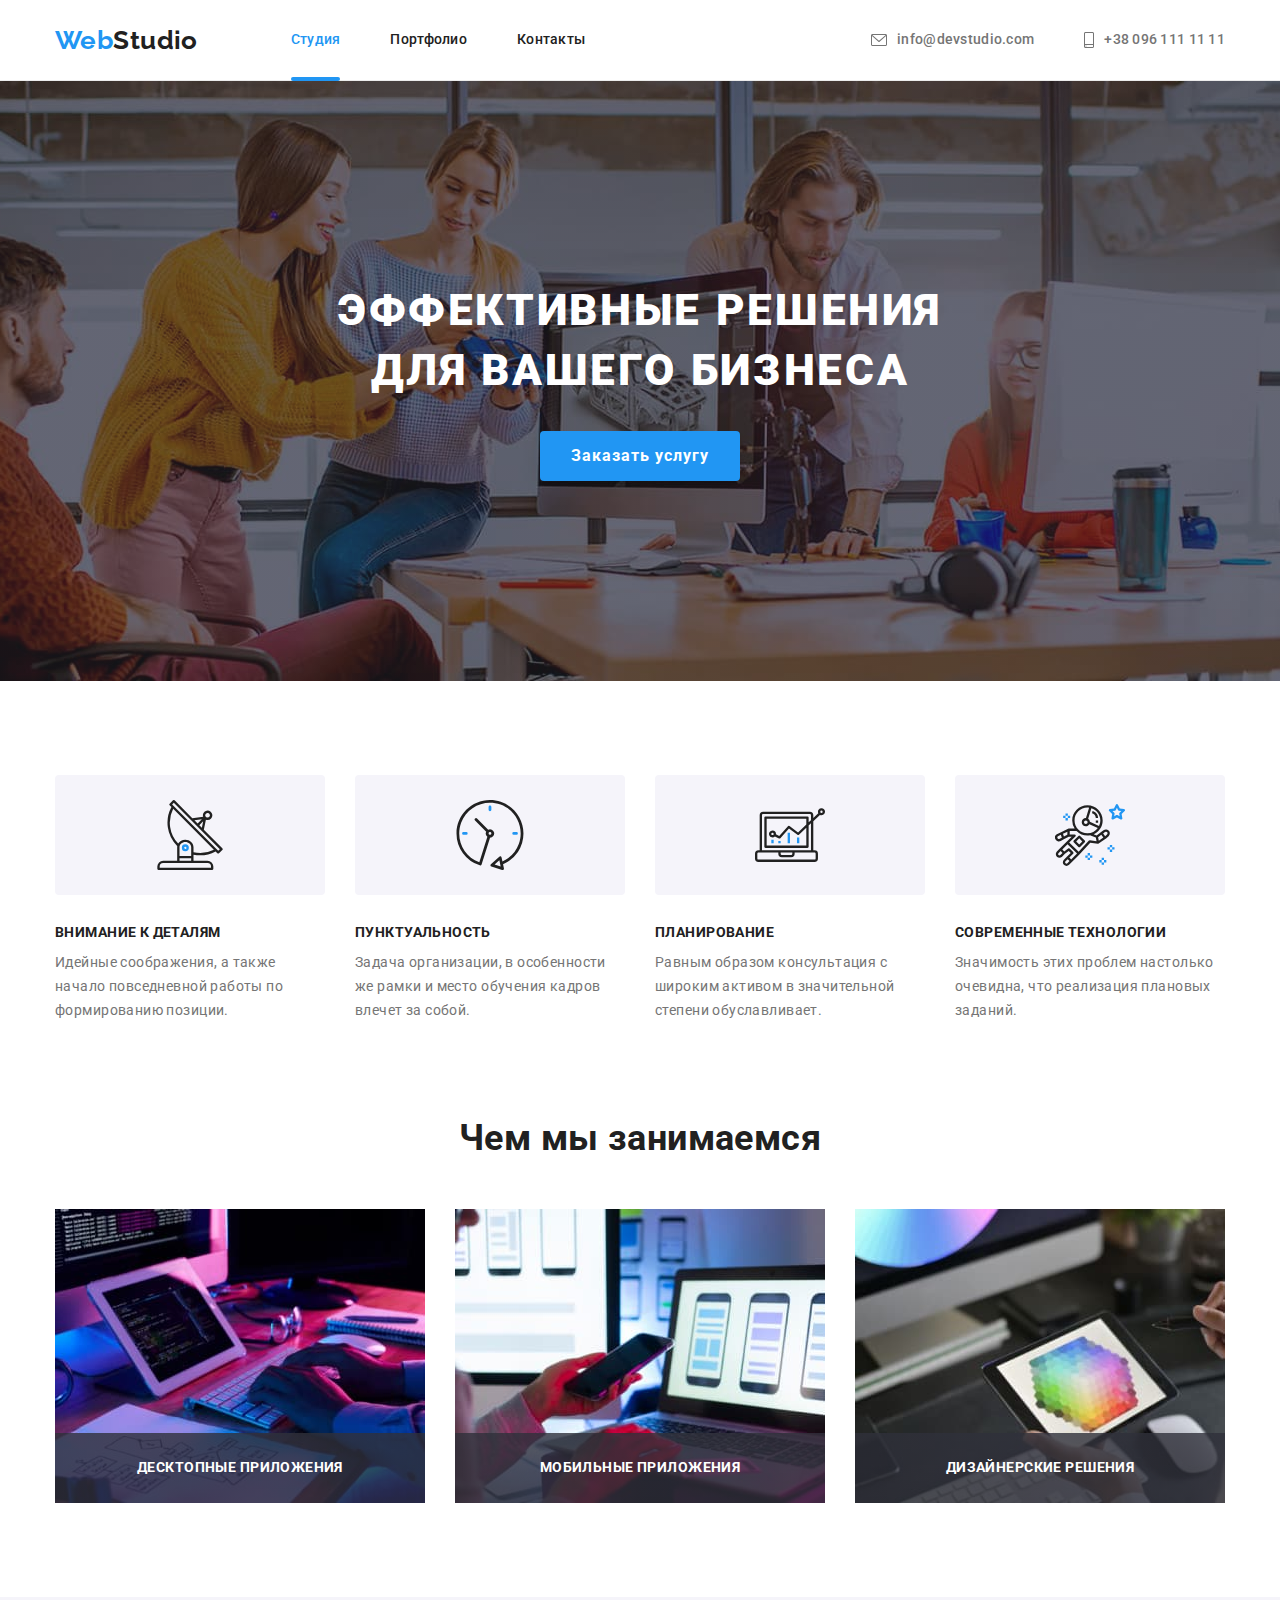
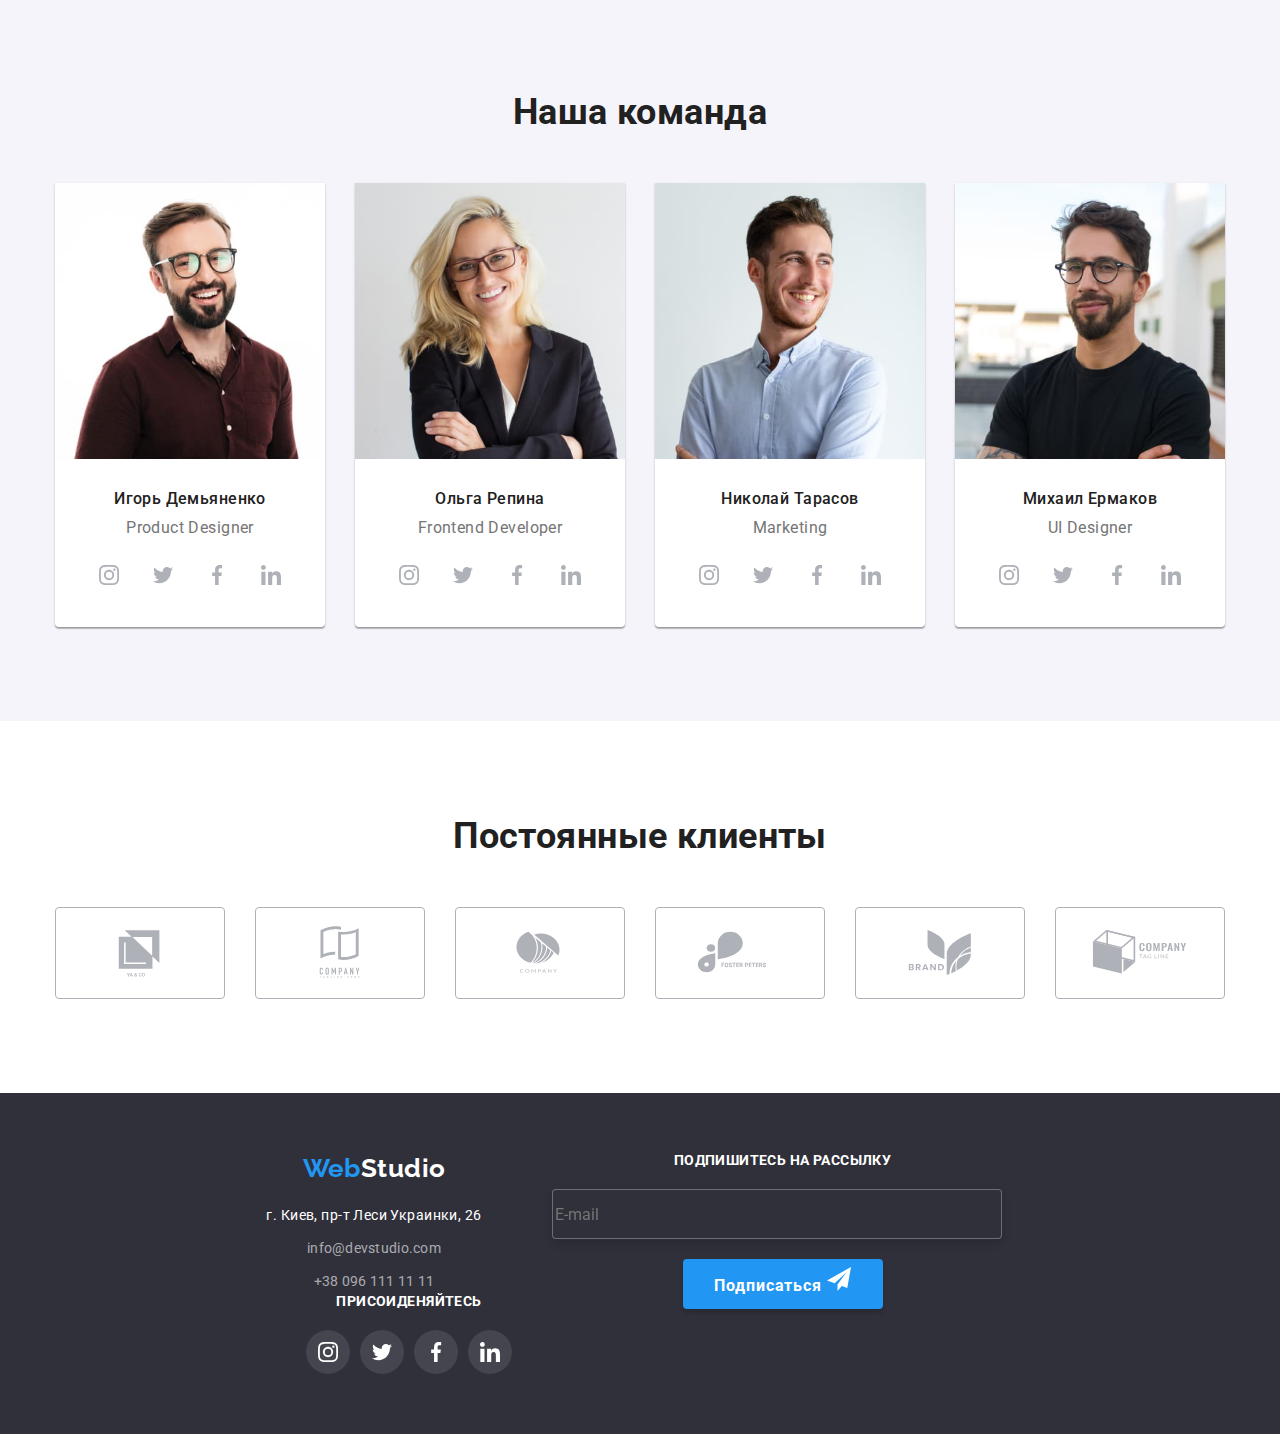
==== commit c371c041: "remastered footer" ====
--- a/index.html
+++ b/index.html
@@ -584,7 +584,8 @@
     </main>
     <footer class="footer">
       <div class="container footer__container">
-        <div class="footer__line-item">
+        <div class="footer__tablet-thumb">
+          <div class="footer__line-item">
           <a href="./index.html" class="logo footer__logo link"
             >Web<span class="logo__scnd-txt logo__scnd-txt--invers-color">Studio</span></a
           >
@@ -660,6 +661,7 @@
             </li>
           </ul>
         </div>
+        </div>
         <div class="footer__connect-block">
           <strong class="footer__connect-txt">Подпишитесь на рассылку</strong>
           <form class="footer__email-input-form" name="singnup-form">
--- a/css/main.min.css
+++ b/css/main.min.css
@@ -1 +1 @@
-:root{--prime-bg-color: #ffffff;--footer-bg-color: #2F303A;--third-bg-color: #F5F4FA;--primary-txt-color: #757575;--secondary-txt-color: #212121;--focus-color: #2196F3;--btn-hv-color: #188CE8;--transaction-time: cubic-bezier(0.4, 0, 0.2, 1)}.visually-hidden{position:absolute;width:1px;height:1px;margin:-1px;border:0;padding:0;white-space:nowrap;-webkit-clip-path:inset(100%);clip-path:inset(100%);clip:rect(0 0 0 0);overflow:hidden}body{background-color:var(--prime-bg-color);color:var(--primary-txt-color);font-family:"Roboto",sans-serif;font-size:14px;line-height:1.14;letter-spacing:.03em}h1,h2,h3,h4,h5,h6,p{margin:0}img{display:block;max-width:100%;height:auto}address{font-style:normal}.list{list-style:none;font-style:normal;padding:0;margin:0}.link{text-decoration:none}.flex-centered{display:-webkit-box;display:-ms-flexbox;display:flex;-webkit-box-align:center;-ms-flex-align:center;align-items:center;-webkit-box-pack:center;-ms-flex-pack:center;justify-content:center}.section{padding-top:60px;padding-bottom:60px;min-width:480px}@media screen and (min-width: 1200px){.section{padding-top:94px;padding-bottom:94px}}.section--padding-top-reset{padding-top:0px}.section--bgc-change{background-color:var(--third-bg-color)}.container{margin-left:auto;margin-right:auto;width:480px;padding-left:15px;padding-right:15px}@media screen and (min-width: 768px){.container{width:768px}}@media screen and (min-width: 1200px){.container{width:1200px}}.contact{display:-webkit-box;display:-ms-flexbox;display:flex;-webkit-box-align:center;-ms-flex-align:center;align-items:center;-webkit-box-pack:center;-ms-flex-pack:center;justify-content:center;font-weight:500;letter-spacing:.02em;color:inherit;-webkit-transition:color 250ms var(--transaction-time);transition:color 250ms var(--transaction-time)}.contact:hover,.contact:focus{color:var(--focus-color)}.logo{font-family:"Raleway",sans-serif;font-weight:700;font-size:26px;line-height:1.19;color:var(--focus-color)}.btn{display:-webkit-box;display:-ms-flexbox;display:flex;-webkit-box-align:center;-ms-flex-align:center;align-items:center;-webkit-box-pack:center;-ms-flex-pack:center;justify-content:center;margin-right:auto;margin-left:auto;width:200px;height:50px;font-weight:700;font-size:16px;line-height:1.88;letter-spacing:.06em;background-color:var(--focus-color);color:var(--prime-bg-color);border:none;-webkit-box-shadow:0px 4px 4px rgba(0,0,0,.15);box-shadow:0px 4px 4px rgba(0,0,0,.15);border-radius:4px;cursor:pointer;-webkit-transition:background-color 250ms var(--transaction-time),-webkit-box-shadow 250ms var(--transaction-time);transition:background-color 250ms var(--transaction-time),-webkit-box-shadow 250ms var(--transaction-time);transition:background-color 250ms var(--transaction-time),box-shadow 250ms var(--transaction-time);transition:background-color 250ms var(--transaction-time),box-shadow 250ms var(--transaction-time),-webkit-box-shadow 250ms var(--transaction-time)}.btn:hover,.btn:focus{background-color:var(--btn-hv-color);-webkit-box-shadow:0px 4px 4px rgba(0,0,0,.15);box-shadow:0px 4px 4px rgba(0,0,0,.15);border-radius:4px}.sections-title{margin-bottom:50px;font-weight:700;font-size:28px;line-height:1.17;text-align:center;color:var(--secondary-txt-color)}@media screen and (min-width: 1200px){.sections-title{font-size:36px}}.list-social-connection{display:-webkit-inline-box;display:-ms-inline-flexbox;display:inline-flex;-webkit-box-pack:center;-ms-flex-pack:center;justify-content:center;gap:10px}.list-social-connection__link{display:-webkit-inline-box;display:-ms-inline-flexbox;display:inline-flex;-webkit-box-pack:center;-ms-flex-pack:center;justify-content:center;-webkit-box-align:center;-ms-flex-align:center;align-items:center;width:44px;height:44px;color:#afb1b8;border-radius:50%;-webkit-transition:color 250ms var(--transaction-time),background-color 250ms var(--transaction-time);transition:color 250ms var(--transaction-time),background-color 250ms var(--transaction-time)}.list-social-connection__link--inverse-bgc{color:var(--prime-bg-color);background-color:rgba(255,255,255,.1)}.list-social-connection__link:hover,.list-social-connection__link:focus{background-color:var(--focus-color);color:var(--prime-bg-color)}.list-social-connection__icon{fill:currentColor}.buttons{-webkit-box-pack:center;-ms-flex-pack:center;justify-content:center;margin-bottom:56px}.buttons>li:not(:last-child){margin-right:8px}.secondary-btn{padding:6px 22px;font-family:inherit;font-weight:500;font-size:16px;line-height:1.62;text-align:center;letter-spacing:inherit;color:var(--secondary-txt-color);background:var(--third-bg-color);border-radius:4px;border:none;cursor:pointer;-webkit-transition:background-color 250ms var(--transaction-time),color 250ms var(--transaction-time),-webkit-box-shadow 250ms var(--transaction-time);transition:background-color 250ms var(--transaction-time),color 250ms var(--transaction-time),-webkit-box-shadow 250ms var(--transaction-time);transition:background-color 250ms var(--transaction-time),color 250ms var(--transaction-time),box-shadow 250ms var(--transaction-time);transition:background-color 250ms var(--transaction-time),color 250ms var(--transaction-time),box-shadow 250ms var(--transaction-time),-webkit-box-shadow 250ms var(--transaction-time)}.secondary-btn:hover,.secondary-btn:focus{color:var(--prime-bg-color);background-color:var(--focus-color);-webkit-box-shadow:0px 3px 1px rgba(0,0,0,.1),0px 1px 2px rgba(0,0,0,.08),0px 2px 2px rgba(0,0,0,.12);box-shadow:0px 3px 1px rgba(0,0,0,.1),0px 1px 2px rgba(0,0,0,.08),0px 2px 2px rgba(0,0,0,.12)}.header{border-bottom:#ececec 1px solid;padding-top:16px;padding-bottom:16px}@media screen and (min-width: 768px){.header{padding-top:0px;padding-bottom:0px}}.header__container{display:-webkit-box;display:-ms-flexbox;display:flex;-webkit-box-align:center;-ms-flex-align:center;align-items:center;-webkit-box-pack:justify;-ms-flex-pack:justify;justify-content:space-between}@media screen and (min-width: 768px){.header__container{-webkit-box-pack:center;-ms-flex-pack:center;justify-content:center}}.header__logo{display:block;margin-right:88px}@media screen and (min-width: 1200px){.header__logo{margin-right:93px}}.logo__scnd-txt{color:var(--secondary-txt-color)}.logo__scnd-txt--invers-color{color:var(--prime-bg-color)}.header__navigation{display:-webkit-box;display:-ms-flexbox;display:flex;-webkit-box-align:center;-ms-flex-align:center;align-items:center;-webkit-box-pack:center;-ms-flex-pack:center;justify-content:center}@media screen and (max-width: 767px){.header__navigation{display:none}}.header__navigation-link{display:block;position:relative;padding-top:32px;padding-bottom:32px;font-weight:500;letter-spacing:.02em;color:var(--secondary-txt-color);-webkit-transition:color 250ms var(--transaction-time);transition:color 250ms var(--transaction-time)}.header__navigation-link:hover,.header__navigation-link:focus{color:var(--focus-color)}.header__navigation-link--current{color:var(--focus-color)}.header__navigation-link--current::after{content:"";display:block;position:absolute;bottom:-1px;width:100%;height:4px;background-color:var(--focus-color);border-radius:2px}.header__contacts{margin-left:auto}@media screen and (max-width: 767px){.header__contacts{display:none}}@media screen and (min-width: 768px)and (max-width: 1199px){.header__contacts{display:block;-webkit-box-pack:left;-ms-flex-pack:left;justify-content:left}}@media screen and (min-width: 1200px){.header__contacts{display:-webkit-box;display:-ms-flexbox;display:flex;-webkit-box-pack:center;-ms-flex-pack:center;justify-content:center;-webkit-box-align:center;-ms-flex-align:center;align-items:center}}.header__contact-item{display:-webkit-box;display:-ms-flexbox;display:flex}.header__contact-item:hover,.header__contact-item:focus{color:var(--focus-color)}@media screen and (min-width: 768px)and (max-width: 1199px){.header__contact-item{margin-bottom:10px}}@media screen and (min-width: 1200px){.header__contact-item{-webkit-box-pack:center;-ms-flex-pack:center;justify-content:center;-webkit-box-align:center;-ms-flex-align:center;align-items:center}}.header__contact-item:last-of-type{margin-bottom:0px}.header__contact-icon{fill:currentColor;margin-right:8px}@media screen and (min-width: 1200px){.header__contact-icon{margin-right:10px}}.header__nav-links,.header__contacts{gap:50px}.hero{min-width:480px;max-width:1600px;height:400px;margin-right:auto;margin-left:auto;padding-top:118px;padding-bottom:118px;text-align:center;background-repeat:no-repeat;background-position:center;background-size:cover;background-color:#c4c4c4;background-image:-webkit-gradient(linear, left top, left bottom, from(rgba(47, 48, 58, 0.4)), to(rgba(47, 48, 58, 0.4))),url(../images/bgc-img/hero-section-mob.jpg);background-image:linear-gradient(rgba(47, 48, 58, 0.4), rgba(47, 48, 58, 0.4)),url(../images/bgc-img/hero-section-mob.jpg)}@media screen and (min-device-pixel-ratio: 2),screen and (-webkit-min-device-pixel-ratio: 2),screen and (min-resolution: 192dpi),screen and (min-resolution: 2dppx){.hero .hero{background-image:url(../images/bgc-img/hero-section-mob@2x.jpg)}}@media screen and (min-width: 768px){.hero{background-image:-webkit-gradient(linear, left top, left bottom, from(rgba(47, 48, 58, 0.4)), to(rgba(47, 48, 58, 0.4))),url(../images/bgc-img/hero-section-tab.jpg);background-image:linear-gradient(rgba(47, 48, 58, 0.4), rgba(47, 48, 58, 0.4)),url(../images/bgc-img/hero-section-tab.jpg)}}@media screen and (min-width: 768px)and (min-device-pixel-ratio: 2),screen and (min-width: 768px)and (-webkit-min-device-pixel-ratio: 2),screen and (min-width: 768px)and (min-resolution: 192dpi),screen and (min-width: 768px)and (min-resolution: 2dppx){.hero .hero{background-image:url(../images/bgc-img/hero-section-tab@2x.jpg)}}@media screen and (min-width: 1200px){.hero{height:600px;padding-top:200px;padding-bottom:200px;background-image:-webkit-gradient(linear, left top, left bottom, from(rgba(47, 48, 58, 0.4)), to(rgba(47, 48, 58, 0.4))),url(../images/bgc-img/hero-section.jpg);background-image:linear-gradient(rgba(47, 48, 58, 0.4), rgba(47, 48, 58, 0.4)),url(../images/bgc-img/hero-section.jpg)}}@media screen and (min-width: 1200px)and (min-device-pixel-ratio: 2),screen and (min-width: 1200px)and (-webkit-min-device-pixel-ratio: 2),screen and (min-width: 1200px)and (min-resolution: 192dpi),screen and (min-width: 1200px)and (min-resolution: 2dppx){.hero .hero{background-image:url(../images/bgc-img/hero-section@2x.jpg)}}.hero-title{margin-bottom:30px;width:360px;margin-right:auto;margin-left:auto;font-weight:900;font-size:26px;line-height:1.61;text-align:center;letter-spacing:.06em;text-transform:uppercase;color:var(--prime-bg-color)}@media screen and (min-width: 1200px){.hero-title{width:696px;font-size:44px;line-height:1.36}}.backdrop{position:fixed;top:0;left:0;z-index:50;width:100vw;height:100vh;background-color:rgba(0,0,0,.2);opacity:1;-webkit-transition:opacity 250ms var(--transaction-time);transition:opacity 250ms var(--transaction-time)}.backdrop.is-hidden{opacity:0;pointer-events:none}.backdrop.is-hidden .modal{-webkit-transform:translate(-50%, -50%) scale(0.5);transform:translate(-50%, -50%) scale(0.5);opacity:0}.modal{position:absolute;top:50%;left:50%;padding:40px;width:528px;height:581px;background:var(--prime-bg-color);-webkit-box-shadow:0px 1px 3px rgba(0,0,0,.12),0px 1px 1px rgba(0,0,0,.14),0px 2px 1px rgba(0,0,0,.2);box-shadow:0px 1px 3px rgba(0,0,0,.12),0px 1px 1px rgba(0,0,0,.14),0px 2px 1px rgba(0,0,0,.2);border-radius:4px;-webkit-transform:translate(-50%, -50%) scale(1);transform:translate(-50%, -50%) scale(1);opacity:1;-webkit-transition:opacity 250ms var(--transaction-time),-webkit-transform 250ms var(--transaction-time);transition:opacity 250ms var(--transaction-time),-webkit-transform 250ms var(--transaction-time);transition:transform 250ms var(--transaction-time),opacity 250ms var(--transaction-time);transition:transform 250ms var(--transaction-time),opacity 250ms var(--transaction-time),-webkit-transform 250ms var(--transaction-time)}.user-feedback-form{width:100%}.form-message{display:inline-block;margin-bottom:12px;font-weight:700;font-size:20px;line-height:1.15;text-align:center;color:var(--secondary-txt-color);letter-spacing:inherit}.form-input{display:-webkit-box;display:-ms-flexbox;display:flex;-webkit-box-orient:vertical;-webkit-box-direction:normal;-ms-flex-direction:column;flex-direction:column;text-align:left;margin-bottom:10px}.form-input:last-of-type{margin-bottom:20px}.input-label{font-size:12px;letter-spacing:.01em;margin-bottom:4px;cursor:pointer}.input-field{width:100%;padding-top:12px;padding-bottom:12px;padding-left:42px;padding-right:12px;height:40px;border:1px solid rgba(33,33,33,.2);border-radius:4px;outline:rgba(0,0,0,0);-webkit-transition:border-color 250ms var(--transaction-time);transition:border-color 250ms var(--transaction-time);cursor:pointer}.input-field:hover,.input-field:focus{border-color:var(--focus-color)}.input-field:hover:hover+.form-icon,.input-field:hover:focus+.form-icon,.input-field:focus:hover+.form-icon,.input-field:focus:focus+.form-icon{color:var(--focus-color)}.input-string{display:inline-block;position:relative;color:#000}.form-icon{position:absolute;left:15px;top:50%;-webkit-transform:translateY(-50%);transform:translateY(-50%);fill:currentColor;-webkit-transition:color 250ms var(--transaction-time);transition:color 250ms var(--transaction-time);cursor:pointer}.comment-field{height:120px;resize:none;padding:12px 16px;border:1px solid rgba(33,33,33,.2);border-radius:4px;outline:rgba(0,0,0,0)}.comment-field:hover,.comment-field:focus{border-color:var(--focus-color)}.user-agreement-txt{display:-webkit-inline-box;display:-ms-inline-flexbox;display:inline-flex;line-height:1.71;-webkit-box-pack:center;-ms-flex-pack:center;justify-content:center;-webkit-box-align:center;-ms-flex-align:center;align-items:center;gap:7px;-webkit-user-select:none;-moz-user-select:none;-ms-user-select:none;user-select:none;margin-bottom:30px}.checkbox-custom{width:16px;height:15px;background-image:url(../images/icons/custom-check-box-icons/icon-check-2.svg)}.checkbox:checked+.checkbox-custom{border-color:var(--focus-color);background-image:url(../images/icons/custom-check-box-icons/icon-check-1.svg);background-size:contain;background-origin:border-box;border-radius:2px}.agreement-cond{color:var(--focus-color)}.close-btn{display:-webkit-box;display:-ms-flexbox;display:flex;-webkit-box-align:center;-ms-flex-align:center;align-items:center;-webkit-box-pack:center;-ms-flex-pack:center;justify-content:center;padding:0;position:absolute;top:8px;right:8px;width:30px;height:30px;color:#000;border:1px solid rgba(0,0,0,.1);border-radius:50%;background-color:#fff;cursor:pointer;-webkit-transition:fill 250ms var(--transaction-time);transition:fill 250ms var(--transaction-time)}.close-btn:hover,.close-btn:focus{fill:var(--focus-color)}.why-list{gap:30px;display:-webkit-box;display:-ms-flexbox;display:flex;-ms-flex-wrap:wrap;flex-wrap:wrap}.why-list__item{display:block}@media screen and (min-width: 768px){.why-list__item{width:calc((100% - 60px)/2)}}@media screen and (min-width: 1200px){.why-list__item{width:calc((100% - 90px)/4)}}.why-list__meta{display:-webkit-box;display:-ms-flexbox;display:flex;-webkit-box-pack:center;-ms-flex-pack:center;justify-content:center;-webkit-box-align:center;-ms-flex-align:center;align-items:center;width:450px;height:120px;margin-bottom:30px;background:var(--third-bg-color);border-radius:4px}@media screen and (min-width: 768px){.why-list__meta{width:354px}}@media screen and (min-width: 1200px){.why-list__meta{width:270px}}.why-list__title{margin-bottom:10px;font-weight:700;font-size:14px;text-transform:uppercase;color:var(--secondary-txt-color)}@media screen and (max-width: 767px){.why-list__title{text-align:center}}.why-list__description{line-height:1.71}@media screen and (max-width: 1199px){.work{display:none}}.work-list{gap:30px}.work-list__item{position:relative}.work-list__desc{display:-webkit-box;display:-ms-flexbox;display:flex;-webkit-box-align:center;-ms-flex-align:center;align-items:center;-webkit-box-pack:center;-ms-flex-pack:center;justify-content:center;position:absolute;bottom:0px;width:100%;height:70px;background-image:-webkit-gradient(linear, left top, left bottom, from(rgba(47, 48, 58, 0.8)), to(rgba(47, 48, 58, 0.8)));background-image:linear-gradient(rgba(47, 48, 58, 0.8), rgba(47, 48, 58, 0.8));font-weight:700;text-transform:uppercase;color:var(--prime-bg-color)}.employees-list{display:-webkit-box;display:-ms-flexbox;display:flex;-webkit-box-pack:center;-ms-flex-pack:center;justify-content:center;-webkit-box-align:center;-ms-flex-align:center;align-items:center;-webkit-box-orient:vertical;-webkit-box-direction:normal;-ms-flex-direction:column;flex-direction:column;-ms-flex-wrap:wrap;flex-wrap:wrap;gap:30px}@media screen and (min-width: 768px){.employees-list{-webkit-box-orient:horizontal;-webkit-box-direction:normal;-ms-flex-direction:row;flex-direction:row}}.employees-list__item{max-width:450px;background-color:var(--prime-bg-color);text-align:center;-webkit-box-shadow:0px 1px 3px rgba(0,0,0,.12),0px 1px 1px rgba(0,0,0,.14),0px 2px 1px rgba(0,0,0,.2);box-shadow:0px 1px 3px rgba(0,0,0,.12),0px 1px 1px rgba(0,0,0,.14),0px 2px 1px rgba(0,0,0,.2);border-radius:0px 0px 4px 4px}@media screen and (min-width: 768px){.employees-list__item{max-width:354px}}@media screen and (min-width: 768px){.employees-list__item{max-width:270px}}.employees-list__meta{padding-top:30px;padding-bottom:30px}.employees-list__title{margin-bottom:10px;font-weight:500;font-size:16px;line-height:1.19;color:var(--secondary-txt-color)}.employees-list__position{font-size:16px;line-height:1.19;margin-bottom:16px}.clients-list{display:-webkit-box;display:-ms-flexbox;display:flex;-ms-flex-wrap:wrap;flex-wrap:wrap;-webkit-box-pack:center;-ms-flex-pack:center;justify-content:center;-webkit-box-align:center;-ms-flex-align:center;align-items:center;gap:30px}.clients-list__logo{display:-webkit-box;display:-ms-flexbox;display:flex;-webkit-box-align:center;-ms-flex-align:center;align-items:center;-webkit-box-pack:center;-ms-flex-pack:center;justify-content:center;width:210px;height:92px;color:#afb1b8;border:1px solid #afb1b8;border-radius:4px;-webkit-transition:color 250ms var(--transaction-time),border-color 250ms var(--transaction-time);transition:color 250ms var(--transaction-time),border-color 250ms var(--transaction-time)}.clients-list__logo:hover,.clients-list__logo:focus{border-color:var(--focus-color);color:var(--focus-color)}@media screen and (min-width: 768px){.clients-list__logo{width:226px}}@media screen and (min-width: 1200px){.clients-list__logo{width:170px}}.clients-list__icon{fill:currentColor}.footer{min-width:480px;padding-top:60px;padding-bottom:60px;background-color:var(--footer-bg-color)}@media screen and (min-width: 1200px){.footer__container{-webkit-box-orient:horizontal;-webkit-box-direction:normal;-ms-flex-direction:row;flex-direction:row;-webkit-box-pack:baseline;-ms-flex-pack:baseline;justify-content:baseline}}.footer__line-item{display:-webkit-box;display:-ms-flexbox;display:flex;-webkit-box-pack:center;-ms-flex-pack:center;justify-content:center;-webkit-box-align:center;-ms-flex-align:center;align-items:center;margin-right:70px}.footer__logo{display:inline-block;margin-bottom:20px}.address-links{text-align:center}.address-links__item{display:block;margin-bottom:9px}.address-links__item:last-of-type{margin-bottom:0px}.address-links__address{font-style:normal;line-height:1.71;color:var(--prime-bg-color);-webkit-transition:color 250ms var(--transaction-time);transition:color 250ms var(--transaction-time)}.address-links__address:hover,.address-links__address:focus{color:var(--focus-color)}.footer__soc-block{margin-right:auto}.footer__connect-txt{display:inline-block;color:var(--prime-bg-color);text-transform:uppercase;margin-bottom:20px}.footer__contact{letter-spacing:.02em;font-weight:inherit;line-height:1.71;color:rgba(255,255,255,.6);-webkit-transition:color 250ms var(--transaction-time);transition:color 250ms var(--transaction-time)}.footer__contact:hover,.footer__contact:focus{color:var(--focus-color)}.footer__connect-block{margin-right:0;width:570px}.footer__email-input-form{display:-webkit-inline-box;display:-ms-inline-flexbox;display:inline-flex}.footer__email-input{display:-webkit-inline-box;display:-ms-inline-flexbox;display:inline-flex;-webkit-box-align:center;-ms-flex-align:center;align-items:center;padding:15px 16px;margin-right:12px;width:358px;height:50px;font-size:16px;line-height:1.25;color:rgba(255,255,255,.6);background-color:var(--footer-bg-color);border:1px solid rgba(255,255,255,.3);-webkit-filter:drop-shadow(0px 4px 4px rgba(0, 0, 0, 0.15));filter:drop-shadow(0px 4px 4px rgba(0, 0, 0, 0.15));border-radius:4px}.footer__btn{gap:10px;margin-right:0px;fill:var(--prime-bg-color)}.cards{-ms-flex-wrap:wrap;flex-wrap:wrap}.border{padding-top:20px;padding-right:24px;padding-bottom:20px;padding-left:24px;border:1px solid #eee;border-top:none}.complete-card{margin-right:30px;margin-bottom:30px;background-color:var(--prime-bg-color)}.complete-card:nth-child(3n){margin-right:0px}.complete-card:nth-last-child(-n+3){margin-bottom:0px}.card-block{display:block;width:370px;text-decoration:none;-webkit-transition:-webkit-box-shadow 250ms var(--transaction-time);transition:-webkit-box-shadow 250ms var(--transaction-time);transition:box-shadow 250ms var(--transaction-time);transition:box-shadow 250ms var(--transaction-time), -webkit-box-shadow 250ms var(--transaction-time)}.card-thumb{position:relative;overflow:hidden;width:370px}.card-overlay{position:absolute;top:0;left:0;width:100%;height:100%;padding:63px 24px;display:-webkit-box;display:-ms-flexbox;display:flex;-webkit-box-align:center;-ms-flex-align:center;align-items:center;-webkit-box-pack:center;-ms-flex-pack:center;justify-content:center;background-color:rgba(33,150,243,.9);-webkit-transform:translateY(100%);transform:translateY(100%);-webkit-transition:-webkit-transform 250ms var(--transaction-time);transition:-webkit-transform 250ms var(--transaction-time);transition:transform 250ms var(--transaction-time);transition:transform 250ms var(--transaction-time), -webkit-transform 250ms var(--transaction-time)}.card-desc{font-size:18px;line-height:1.56;color:var(--prime-bg-color)}.card-block:hover .card-overlay,.card-block:focus .card-overlay{-webkit-transform:translateY(0);transform:translateY(0)}.card-block:hover,.card-block:focus{-webkit-box-shadow:0px 1px 1px rgba(0,0,0,.12),0px 4px 4px rgba(0,0,0,.06),1px 4px 6px rgba(0,0,0,.16);box-shadow:0px 1px 1px rgba(0,0,0,.12),0px 4px 4px rgba(0,0,0,.06),1px 4px 6px rgba(0,0,0,.16)}.c-card-title{margin-bottom:4px;font-weight:700;font-size:18px;line-height:2;letter-spacing:.06em;color:var(--secondary-txt-color)}.c-card-txt{font-size:16px;line-height:1.88;color:var(--primary-txt-color)}/*# sourceMappingURL=main.min.css.map */+:root{--prime-bg-color: #ffffff;--footer-bg-color: #2F303A;--third-bg-color: #F5F4FA;--primary-txt-color: #757575;--secondary-txt-color: #212121;--focus-color: #2196F3;--btn-hv-color: #188CE8;--transaction-time: cubic-bezier(0.4, 0, 0.2, 1)}.visually-hidden{position:absolute;width:1px;height:1px;margin:-1px;border:0;padding:0;white-space:nowrap;-webkit-clip-path:inset(100%);clip-path:inset(100%);clip:rect(0 0 0 0);overflow:hidden}body{background-color:var(--prime-bg-color);color:var(--primary-txt-color);font-family:"Roboto",sans-serif;font-size:14px;line-height:1.14;letter-spacing:.03em}h1,h2,h3,h4,h5,h6,p{margin:0}img{display:block;max-width:100%;height:auto}address{font-style:normal}.list{list-style:none;font-style:normal;padding:0;margin:0}.link{text-decoration:none}.flex-centered{display:-webkit-box;display:-ms-flexbox;display:flex;-webkit-box-align:center;-ms-flex-align:center;align-items:center;-webkit-box-pack:center;-ms-flex-pack:center;justify-content:center}.section{padding-top:60px;padding-bottom:60px;min-width:480px}@media screen and (min-width: 1200px){.section{padding-top:94px;padding-bottom:94px}}.section--padding-top-reset{padding-top:0px}.section--bgc-change{background-color:var(--third-bg-color)}.container{margin-left:auto;margin-right:auto;width:480px;padding-left:15px;padding-right:15px}@media screen and (min-width: 768px){.container{width:768px}}@media screen and (min-width: 1200px){.container{width:1200px}}.contact{display:-webkit-box;display:-ms-flexbox;display:flex;-webkit-box-align:center;-ms-flex-align:center;align-items:center;-webkit-box-pack:center;-ms-flex-pack:center;justify-content:center;font-weight:500;letter-spacing:.02em;color:inherit;-webkit-transition:color 250ms var(--transaction-time);transition:color 250ms var(--transaction-time)}.contact:hover,.contact:focus{color:var(--focus-color)}.logo{font-family:"Raleway",sans-serif;font-weight:700;font-size:26px;line-height:1.19;color:var(--focus-color)}.btn{display:-webkit-box;display:-ms-flexbox;display:flex;-webkit-box-align:center;-ms-flex-align:center;align-items:center;-webkit-box-pack:center;-ms-flex-pack:center;justify-content:center;margin-right:auto;margin-left:auto;width:200px;height:50px;font-weight:700;font-size:16px;line-height:1.88;letter-spacing:.06em;background-color:var(--focus-color);color:var(--prime-bg-color);border:none;-webkit-box-shadow:0px 4px 4px rgba(0,0,0,.15);box-shadow:0px 4px 4px rgba(0,0,0,.15);border-radius:4px;cursor:pointer;-webkit-transition:background-color 250ms var(--transaction-time),-webkit-box-shadow 250ms var(--transaction-time);transition:background-color 250ms var(--transaction-time),-webkit-box-shadow 250ms var(--transaction-time);transition:background-color 250ms var(--transaction-time),box-shadow 250ms var(--transaction-time);transition:background-color 250ms var(--transaction-time),box-shadow 250ms var(--transaction-time),-webkit-box-shadow 250ms var(--transaction-time)}.btn:hover,.btn:focus{background-color:var(--btn-hv-color);-webkit-box-shadow:0px 4px 4px rgba(0,0,0,.15);box-shadow:0px 4px 4px rgba(0,0,0,.15);border-radius:4px}.sections-title{margin-bottom:50px;font-weight:700;font-size:28px;line-height:1.17;text-align:center;color:var(--secondary-txt-color)}@media screen and (min-width: 1200px){.sections-title{font-size:36px}}.list-social-connection{display:-webkit-inline-box;display:-ms-inline-flexbox;display:inline-flex;-webkit-box-pack:center;-ms-flex-pack:center;justify-content:center;gap:10px}.list-social-connection__link{display:-webkit-inline-box;display:-ms-inline-flexbox;display:inline-flex;-webkit-box-pack:center;-ms-flex-pack:center;justify-content:center;-webkit-box-align:center;-ms-flex-align:center;align-items:center;width:44px;height:44px;color:#afb1b8;border-radius:50%;-webkit-transition:color 250ms var(--transaction-time),background-color 250ms var(--transaction-time);transition:color 250ms var(--transaction-time),background-color 250ms var(--transaction-time)}.list-social-connection__link--inverse-bgc{color:var(--prime-bg-color);background-color:rgba(255,255,255,.1)}.list-social-connection__link:hover,.list-social-connection__link:focus{background-color:var(--focus-color);color:var(--prime-bg-color)}.list-social-connection__icon{fill:currentColor}.buttons{-webkit-box-pack:center;-ms-flex-pack:center;justify-content:center;margin-bottom:56px}.buttons>li:not(:last-child){margin-right:8px}.secondary-btn{padding:6px 22px;font-family:inherit;font-weight:500;font-size:16px;line-height:1.62;text-align:center;letter-spacing:inherit;color:var(--secondary-txt-color);background:var(--third-bg-color);border-radius:4px;border:none;cursor:pointer;-webkit-transition:background-color 250ms var(--transaction-time),color 250ms var(--transaction-time),-webkit-box-shadow 250ms var(--transaction-time);transition:background-color 250ms var(--transaction-time),color 250ms var(--transaction-time),-webkit-box-shadow 250ms var(--transaction-time);transition:background-color 250ms var(--transaction-time),color 250ms var(--transaction-time),box-shadow 250ms var(--transaction-time);transition:background-color 250ms var(--transaction-time),color 250ms var(--transaction-time),box-shadow 250ms var(--transaction-time),-webkit-box-shadow 250ms var(--transaction-time)}.secondary-btn:hover,.secondary-btn:focus{color:var(--prime-bg-color);background-color:var(--focus-color);-webkit-box-shadow:0px 3px 1px rgba(0,0,0,.1),0px 1px 2px rgba(0,0,0,.08),0px 2px 2px rgba(0,0,0,.12);box-shadow:0px 3px 1px rgba(0,0,0,.1),0px 1px 2px rgba(0,0,0,.08),0px 2px 2px rgba(0,0,0,.12)}.header{border-bottom:#ececec 1px solid;padding-top:16px;padding-bottom:16px}@media screen and (min-width: 768px){.header{padding-top:0px;padding-bottom:0px}}.header__container{display:-webkit-box;display:-ms-flexbox;display:flex;-webkit-box-align:center;-ms-flex-align:center;align-items:center;-webkit-box-pack:justify;-ms-flex-pack:justify;justify-content:space-between}@media screen and (min-width: 768px){.header__container{-webkit-box-pack:center;-ms-flex-pack:center;justify-content:center}}.header__logo{display:block;margin-right:88px}@media screen and (min-width: 1200px){.header__logo{margin-right:93px}}.logo__scnd-txt{color:var(--secondary-txt-color)}.logo__scnd-txt--invers-color{color:var(--prime-bg-color)}.header__navigation{display:-webkit-box;display:-ms-flexbox;display:flex;-webkit-box-align:center;-ms-flex-align:center;align-items:center;-webkit-box-pack:center;-ms-flex-pack:center;justify-content:center}@media screen and (max-width: 767px){.header__navigation{display:none}}.header__navigation-link{display:block;position:relative;padding-top:32px;padding-bottom:32px;font-weight:500;letter-spacing:.02em;color:var(--secondary-txt-color);-webkit-transition:color 250ms var(--transaction-time);transition:color 250ms var(--transaction-time)}.header__navigation-link:hover,.header__navigation-link:focus{color:var(--focus-color)}.header__navigation-link--current{color:var(--focus-color)}.header__navigation-link--current::after{content:"";display:block;position:absolute;bottom:-1px;width:100%;height:4px;background-color:var(--focus-color);border-radius:2px}.header__contacts{margin-left:auto}@media screen and (max-width: 767px){.header__contacts{display:none}}@media screen and (min-width: 768px)and (max-width: 1199px){.header__contacts{display:block;-webkit-box-pack:left;-ms-flex-pack:left;justify-content:left}}@media screen and (min-width: 1200px){.header__contacts{display:-webkit-box;display:-ms-flexbox;display:flex;-webkit-box-pack:center;-ms-flex-pack:center;justify-content:center;-webkit-box-align:center;-ms-flex-align:center;align-items:center}}.header__contact-item{display:-webkit-box;display:-ms-flexbox;display:flex}.header__contact-item:hover,.header__contact-item:focus{color:var(--focus-color)}@media screen and (min-width: 768px)and (max-width: 1199px){.header__contact-item{margin-bottom:10px}}@media screen and (min-width: 1200px){.header__contact-item{-webkit-box-pack:center;-ms-flex-pack:center;justify-content:center;-webkit-box-align:center;-ms-flex-align:center;align-items:center}}.header__contact-item:last-of-type{margin-bottom:0px}.header__contact-icon{fill:currentColor;margin-right:8px}@media screen and (min-width: 1200px){.header__contact-icon{margin-right:10px}}.header__nav-links,.header__contacts{gap:50px}.hero{min-width:480px;max-width:1600px;height:400px;margin-right:auto;margin-left:auto;padding-top:118px;padding-bottom:118px;text-align:center;background-repeat:no-repeat;background-position:center;background-size:cover;background-color:#c4c4c4;background-image:-webkit-gradient(linear, left top, left bottom, from(rgba(47, 48, 58, 0.4)), to(rgba(47, 48, 58, 0.4))),url(../images/bgc-img/hero-section-mob.jpg);background-image:linear-gradient(rgba(47, 48, 58, 0.4), rgba(47, 48, 58, 0.4)),url(../images/bgc-img/hero-section-mob.jpg)}@media screen and (min-device-pixel-ratio: 2),screen and (-webkit-min-device-pixel-ratio: 2),screen and (min-resolution: 192dpi),screen and (min-resolution: 2dppx){.hero .hero{background-image:url(../images/bgc-img/hero-section-mob@2x.jpg)}}@media screen and (min-width: 768px){.hero{background-image:-webkit-gradient(linear, left top, left bottom, from(rgba(47, 48, 58, 0.4)), to(rgba(47, 48, 58, 0.4))),url(../images/bgc-img/hero-section-tab.jpg);background-image:linear-gradient(rgba(47, 48, 58, 0.4), rgba(47, 48, 58, 0.4)),url(../images/bgc-img/hero-section-tab.jpg)}}@media screen and (min-width: 768px)and (min-device-pixel-ratio: 2),screen and (min-width: 768px)and (-webkit-min-device-pixel-ratio: 2),screen and (min-width: 768px)and (min-resolution: 192dpi),screen and (min-width: 768px)and (min-resolution: 2dppx){.hero .hero{background-image:url(../images/bgc-img/hero-section-tab@2x.jpg)}}@media screen and (min-width: 1200px){.hero{height:600px;padding-top:200px;padding-bottom:200px;background-image:-webkit-gradient(linear, left top, left bottom, from(rgba(47, 48, 58, 0.4)), to(rgba(47, 48, 58, 0.4))),url(../images/bgc-img/hero-section.jpg);background-image:linear-gradient(rgba(47, 48, 58, 0.4), rgba(47, 48, 58, 0.4)),url(../images/bgc-img/hero-section.jpg)}}@media screen and (min-width: 1200px)and (min-device-pixel-ratio: 2),screen and (min-width: 1200px)and (-webkit-min-device-pixel-ratio: 2),screen and (min-width: 1200px)and (min-resolution: 192dpi),screen and (min-width: 1200px)and (min-resolution: 2dppx){.hero .hero{background-image:url(../images/bgc-img/hero-section@2x.jpg)}}.hero-title{margin-bottom:30px;width:360px;margin-right:auto;margin-left:auto;font-weight:900;font-size:26px;line-height:1.61;text-align:center;letter-spacing:.06em;text-transform:uppercase;color:var(--prime-bg-color)}@media screen and (min-width: 1200px){.hero-title{width:696px;font-size:44px;line-height:1.36}}.backdrop{position:fixed;top:0;left:0;z-index:50;width:100vw;height:100vh;background-color:rgba(0,0,0,.2);opacity:1;-webkit-transition:opacity 250ms var(--transaction-time);transition:opacity 250ms var(--transaction-time)}.backdrop.is-hidden{opacity:0;pointer-events:none}.backdrop.is-hidden .modal{-webkit-transform:translate(-50%, -50%) scale(0.5);transform:translate(-50%, -50%) scale(0.5);opacity:0}.modal{position:absolute;top:50%;left:50%;padding:40px;width:528px;height:581px;background:var(--prime-bg-color);-webkit-box-shadow:0px 1px 3px rgba(0,0,0,.12),0px 1px 1px rgba(0,0,0,.14),0px 2px 1px rgba(0,0,0,.2);box-shadow:0px 1px 3px rgba(0,0,0,.12),0px 1px 1px rgba(0,0,0,.14),0px 2px 1px rgba(0,0,0,.2);border-radius:4px;-webkit-transform:translate(-50%, -50%) scale(1);transform:translate(-50%, -50%) scale(1);opacity:1;-webkit-transition:opacity 250ms var(--transaction-time),-webkit-transform 250ms var(--transaction-time);transition:opacity 250ms var(--transaction-time),-webkit-transform 250ms var(--transaction-time);transition:transform 250ms var(--transaction-time),opacity 250ms var(--transaction-time);transition:transform 250ms var(--transaction-time),opacity 250ms var(--transaction-time),-webkit-transform 250ms var(--transaction-time)}.user-feedback-form{width:100%}.form-message{display:inline-block;margin-bottom:12px;font-weight:700;font-size:20px;line-height:1.15;text-align:center;color:var(--secondary-txt-color);letter-spacing:inherit}.form-input{display:-webkit-box;display:-ms-flexbox;display:flex;-webkit-box-orient:vertical;-webkit-box-direction:normal;-ms-flex-direction:column;flex-direction:column;text-align:left;margin-bottom:10px}.form-input:last-of-type{margin-bottom:20px}.input-label{font-size:12px;letter-spacing:.01em;margin-bottom:4px;cursor:pointer}.input-field{width:100%;padding-top:12px;padding-bottom:12px;padding-left:42px;padding-right:12px;height:40px;border:1px solid rgba(33,33,33,.2);border-radius:4px;outline:rgba(0,0,0,0);-webkit-transition:border-color 250ms var(--transaction-time);transition:border-color 250ms var(--transaction-time);cursor:pointer}.input-field:hover,.input-field:focus{border-color:var(--focus-color)}.input-field:hover:hover+.form-icon,.input-field:hover:focus+.form-icon,.input-field:focus:hover+.form-icon,.input-field:focus:focus+.form-icon{color:var(--focus-color)}.input-string{display:inline-block;position:relative;color:#000}.form-icon{position:absolute;left:15px;top:50%;-webkit-transform:translateY(-50%);transform:translateY(-50%);fill:currentColor;-webkit-transition:color 250ms var(--transaction-time);transition:color 250ms var(--transaction-time);cursor:pointer}.comment-field{height:120px;resize:none;padding:12px 16px;border:1px solid rgba(33,33,33,.2);border-radius:4px;outline:rgba(0,0,0,0)}.comment-field:hover,.comment-field:focus{border-color:var(--focus-color)}.user-agreement-txt{display:-webkit-inline-box;display:-ms-inline-flexbox;display:inline-flex;line-height:1.71;-webkit-box-pack:center;-ms-flex-pack:center;justify-content:center;-webkit-box-align:center;-ms-flex-align:center;align-items:center;gap:7px;-webkit-user-select:none;-moz-user-select:none;-ms-user-select:none;user-select:none;margin-bottom:30px}.checkbox-custom{width:16px;height:15px;background-image:url(../images/icons/custom-check-box-icons/icon-check-2.svg)}.checkbox:checked+.checkbox-custom{border-color:var(--focus-color);background-image:url(../images/icons/custom-check-box-icons/icon-check-1.svg);background-size:contain;background-origin:border-box;border-radius:2px}.agreement-cond{color:var(--focus-color)}.close-btn{display:-webkit-box;display:-ms-flexbox;display:flex;-webkit-box-align:center;-ms-flex-align:center;align-items:center;-webkit-box-pack:center;-ms-flex-pack:center;justify-content:center;padding:0;position:absolute;top:8px;right:8px;width:30px;height:30px;color:#000;border:1px solid rgba(0,0,0,.1);border-radius:50%;background-color:#fff;cursor:pointer;-webkit-transition:fill 250ms var(--transaction-time);transition:fill 250ms var(--transaction-time)}.close-btn:hover,.close-btn:focus{fill:var(--focus-color)}.why-list{gap:30px;display:-webkit-box;display:-ms-flexbox;display:flex;-ms-flex-wrap:wrap;flex-wrap:wrap}.why-list__item{display:block}@media screen and (min-width: 768px){.why-list__item{width:calc((100% - 60px)/2)}}@media screen and (min-width: 1200px){.why-list__item{width:calc((100% - 90px)/4)}}.why-list__meta{display:-webkit-box;display:-ms-flexbox;display:flex;-webkit-box-pack:center;-ms-flex-pack:center;justify-content:center;-webkit-box-align:center;-ms-flex-align:center;align-items:center;width:450px;height:120px;margin-bottom:30px;background:var(--third-bg-color);border-radius:4px}@media screen and (min-width: 768px){.why-list__meta{width:354px}}@media screen and (min-width: 1200px){.why-list__meta{width:270px}}.why-list__title{margin-bottom:10px;font-weight:700;font-size:14px;text-transform:uppercase;color:var(--secondary-txt-color)}@media screen and (max-width: 767px){.why-list__title{text-align:center}}.why-list__description{line-height:1.71}@media screen and (max-width: 1199px){.work{display:none}}.work-list{gap:30px}.work-list__item{position:relative}.work-list__desc{display:-webkit-box;display:-ms-flexbox;display:flex;-webkit-box-align:center;-ms-flex-align:center;align-items:center;-webkit-box-pack:center;-ms-flex-pack:center;justify-content:center;position:absolute;bottom:0px;width:100%;height:70px;background-image:-webkit-gradient(linear, left top, left bottom, from(rgba(47, 48, 58, 0.8)), to(rgba(47, 48, 58, 0.8)));background-image:linear-gradient(rgba(47, 48, 58, 0.8), rgba(47, 48, 58, 0.8));font-weight:700;text-transform:uppercase;color:var(--prime-bg-color)}.employees-list{display:-webkit-box;display:-ms-flexbox;display:flex;-webkit-box-pack:center;-ms-flex-pack:center;justify-content:center;-webkit-box-align:center;-ms-flex-align:center;align-items:center;-webkit-box-orient:vertical;-webkit-box-direction:normal;-ms-flex-direction:column;flex-direction:column;-ms-flex-wrap:wrap;flex-wrap:wrap;gap:30px}@media screen and (min-width: 768px){.employees-list{-webkit-box-orient:horizontal;-webkit-box-direction:normal;-ms-flex-direction:row;flex-direction:row}}.employees-list__item{max-width:450px;background-color:var(--prime-bg-color);text-align:center;-webkit-box-shadow:0px 1px 3px rgba(0,0,0,.12),0px 1px 1px rgba(0,0,0,.14),0px 2px 1px rgba(0,0,0,.2);box-shadow:0px 1px 3px rgba(0,0,0,.12),0px 1px 1px rgba(0,0,0,.14),0px 2px 1px rgba(0,0,0,.2);border-radius:0px 0px 4px 4px}@media screen and (min-width: 768px){.employees-list__item{max-width:354px}}@media screen and (min-width: 768px){.employees-list__item{max-width:270px}}.employees-list__meta{padding-top:30px;padding-bottom:30px}.employees-list__title{margin-bottom:10px;font-weight:500;font-size:16px;line-height:1.19;color:var(--secondary-txt-color)}.employees-list__position{font-size:16px;line-height:1.19;margin-bottom:16px}.clients-list{display:-webkit-box;display:-ms-flexbox;display:flex;-ms-flex-wrap:wrap;flex-wrap:wrap;-webkit-box-pack:center;-ms-flex-pack:center;justify-content:center;-webkit-box-align:center;-ms-flex-align:center;align-items:center;gap:30px}.clients-list__logo{display:-webkit-box;display:-ms-flexbox;display:flex;-webkit-box-align:center;-ms-flex-align:center;align-items:center;-webkit-box-pack:center;-ms-flex-pack:center;justify-content:center;width:210px;height:92px;color:#afb1b8;border:1px solid #afb1b8;border-radius:4px;-webkit-transition:color 250ms var(--transaction-time),border-color 250ms var(--transaction-time);transition:color 250ms var(--transaction-time),border-color 250ms var(--transaction-time)}.clients-list__logo:hover,.clients-list__logo:focus{border-color:var(--focus-color);color:var(--focus-color)}@media screen and (min-width: 768px){.clients-list__logo{width:226px}}@media screen and (min-width: 1200px){.clients-list__logo{width:170px}}.clients-list__icon{fill:currentColor}.footer{min-width:480px;padding-top:60px;padding-bottom:60px;background-color:var(--footer-bg-color);text-align:center}@media screen and (min-width: 1200px){.footer__container{display:-webkit-box;display:-ms-flexbox;display:flex;-webkit-box-pack:center;-ms-flex-pack:center;justify-content:center}}@media screen and (min-width: 1200px){.footer__line-item{display:-webkit-box;display:-ms-flexbox;display:flex;-webkit-box-orient:vertical;-webkit-box-direction:normal;-ms-flex-direction:column;flex-direction:column;margin-right:70px}}.footer__logo{display:inline-block;margin-bottom:20px}.address-links{text-align:center;margin-bottom:60px}@media screen and (min-width: 1200px){.address-links{margin-bottom:0px}}.address-links__item{display:block;margin-bottom:9px}.address-links__item:last-of-type{margin-bottom:0px}.address-links__address{font-style:normal;line-height:1.71;color:var(--prime-bg-color);-webkit-transition:color 250ms var(--transaction-time);transition:color 250ms var(--transaction-time)}.address-links__address:hover,.address-links__address:focus{color:var(--focus-color)}.footer__soc-block{margin-bottom:60px}@media screen and (min-width: 1200px){.footer__soc-block{margin-bottom:0px}}.footer__connect-txt{display:block;color:var(--prime-bg-color);text-transform:uppercase;margin-bottom:20px}.footer__contact{letter-spacing:.02em;font-weight:inherit;line-height:1.71;color:rgba(255,255,255,.6);-webkit-transition:color 250ms var(--transaction-time);transition:color 250ms var(--transaction-time)}.footer__contact:hover,.footer__contact:focus{color:var(--focus-color)}@media screen and (min-width: 768px)and (max-width: 1199px){.footer__tablet-thumb{display:-webkit-box;display:-ms-flexbox;display:flex;-ms-flex-pack:distribute;justify-content:space-around;-webkit-box-align:baseline;-ms-flex-align:baseline;align-items:baseline}}.footer__connect-block{text-align:center}.footer__email-input-form{display:block}.footer__email-input{display:block;margin-bottom:20px;margin-left:auto;margin-right:auto;margin-right:12px;width:450px;height:50px;font-size:16px;line-height:1.25;color:rgba(255,255,255,.6);background-color:var(--footer-bg-color);border:1px solid rgba(255,255,255,.3);-webkit-filter:drop-shadow(0px 4px 4px rgba(0, 0, 0, 0.15));filter:drop-shadow(0px 4px 4px rgba(0, 0, 0, 0.15));border-radius:4px}.footer__btn{display:block;margin-left:auto;margin-right:auto;gap:10px;fill:var(--prime-bg-color)}.cards{-ms-flex-wrap:wrap;flex-wrap:wrap}.border{padding-top:20px;padding-right:24px;padding-bottom:20px;padding-left:24px;border:1px solid #eee;border-top:none}.complete-card{margin-right:30px;margin-bottom:30px;background-color:var(--prime-bg-color)}.complete-card:nth-child(3n){margin-right:0px}.complete-card:nth-last-child(-n+3){margin-bottom:0px}.card-block{display:block;width:370px;text-decoration:none;-webkit-transition:-webkit-box-shadow 250ms var(--transaction-time);transition:-webkit-box-shadow 250ms var(--transaction-time);transition:box-shadow 250ms var(--transaction-time);transition:box-shadow 250ms var(--transaction-time), -webkit-box-shadow 250ms var(--transaction-time)}.card-thumb{position:relative;overflow:hidden;width:370px}.card-overlay{position:absolute;top:0;left:0;width:100%;height:100%;padding:63px 24px;display:-webkit-box;display:-ms-flexbox;display:flex;-webkit-box-align:center;-ms-flex-align:center;align-items:center;-webkit-box-pack:center;-ms-flex-pack:center;justify-content:center;background-color:rgba(33,150,243,.9);-webkit-transform:translateY(100%);transform:translateY(100%);-webkit-transition:-webkit-transform 250ms var(--transaction-time);transition:-webkit-transform 250ms var(--transaction-time);transition:transform 250ms var(--transaction-time);transition:transform 250ms var(--transaction-time), -webkit-transform 250ms var(--transaction-time)}.card-desc{font-size:18px;line-height:1.56;color:var(--prime-bg-color)}.card-block:hover .card-overlay,.card-block:focus .card-overlay{-webkit-transform:translateY(0);transform:translateY(0)}.card-block:hover,.card-block:focus{-webkit-box-shadow:0px 1px 1px rgba(0,0,0,.12),0px 4px 4px rgba(0,0,0,.06),1px 4px 6px rgba(0,0,0,.16);box-shadow:0px 1px 1px rgba(0,0,0,.12),0px 4px 4px rgba(0,0,0,.06),1px 4px 6px rgba(0,0,0,.16)}.c-card-title{margin-bottom:4px;font-weight:700;font-size:18px;line-height:2;letter-spacing:.06em;color:var(--secondary-txt-color)}.c-card-txt{font-size:16px;line-height:1.88;color:var(--primary-txt-color)}/*# sourceMappingURL=main.min.css.map */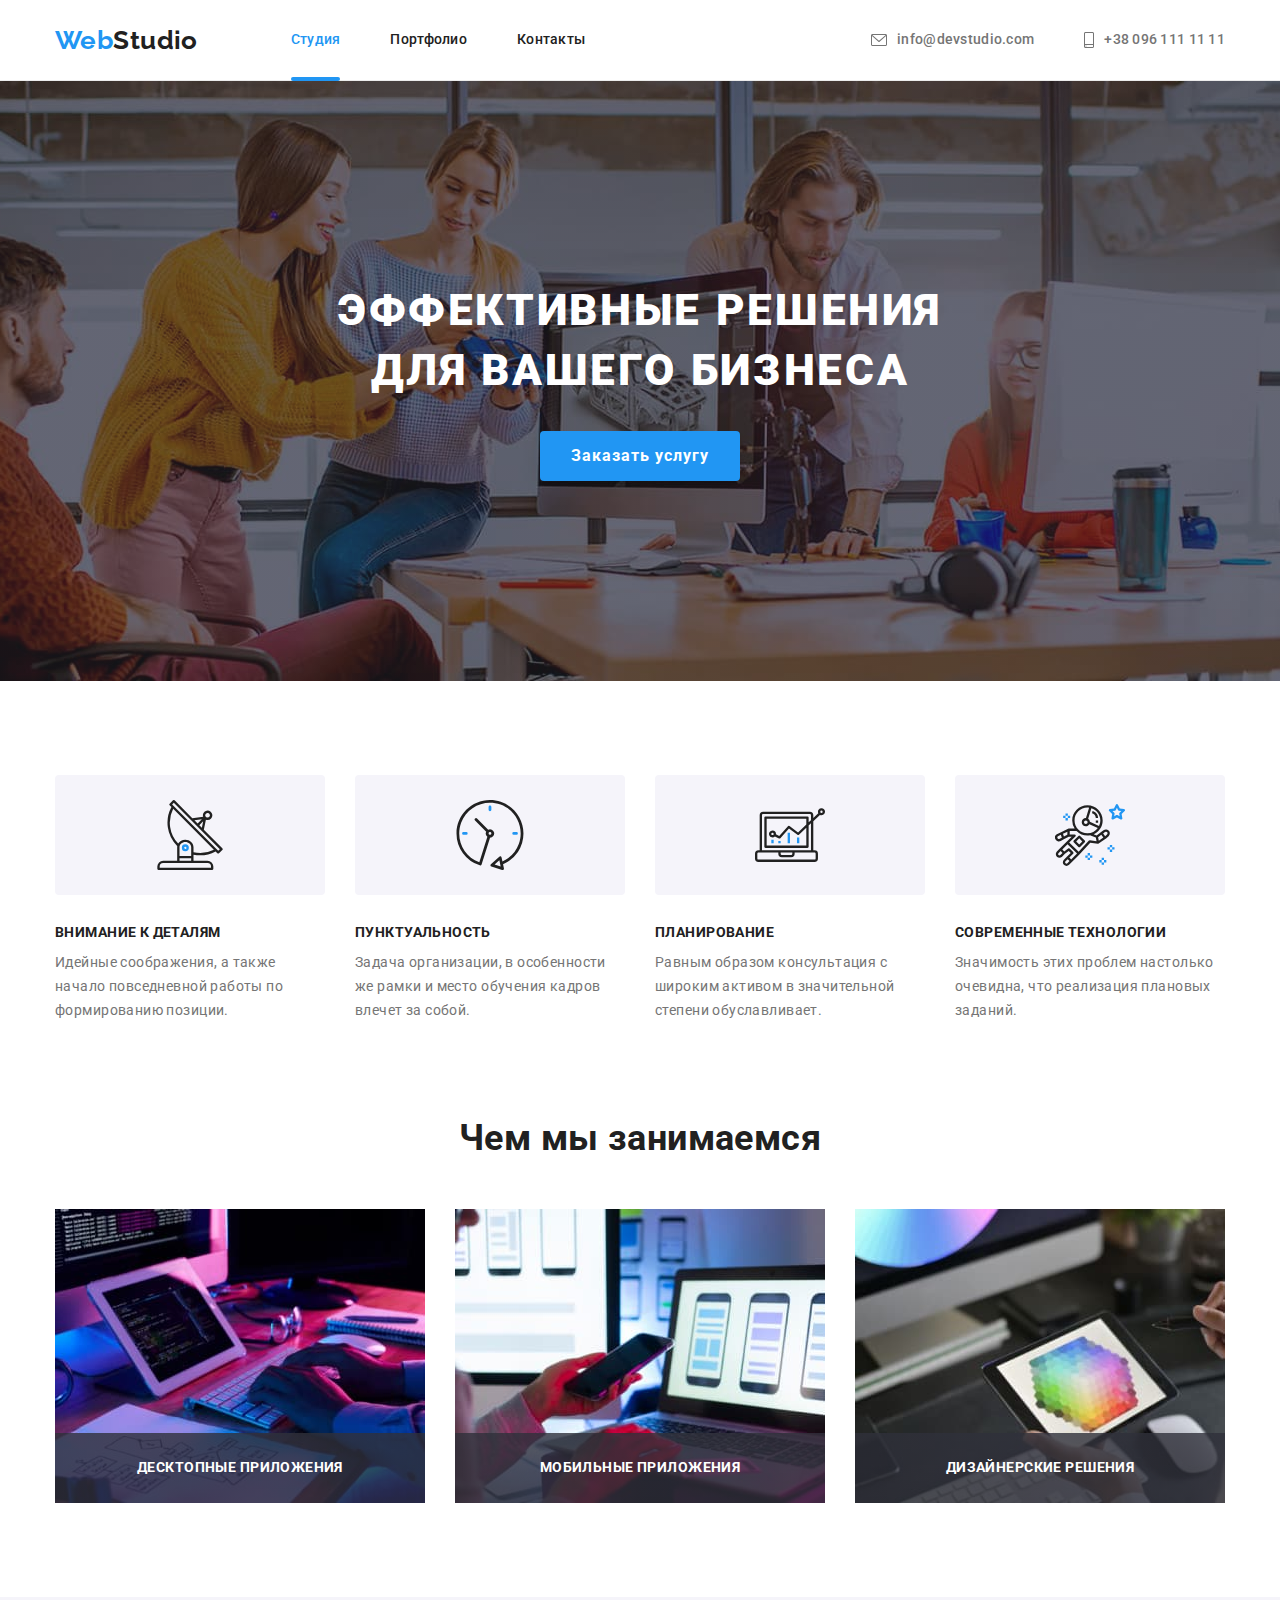
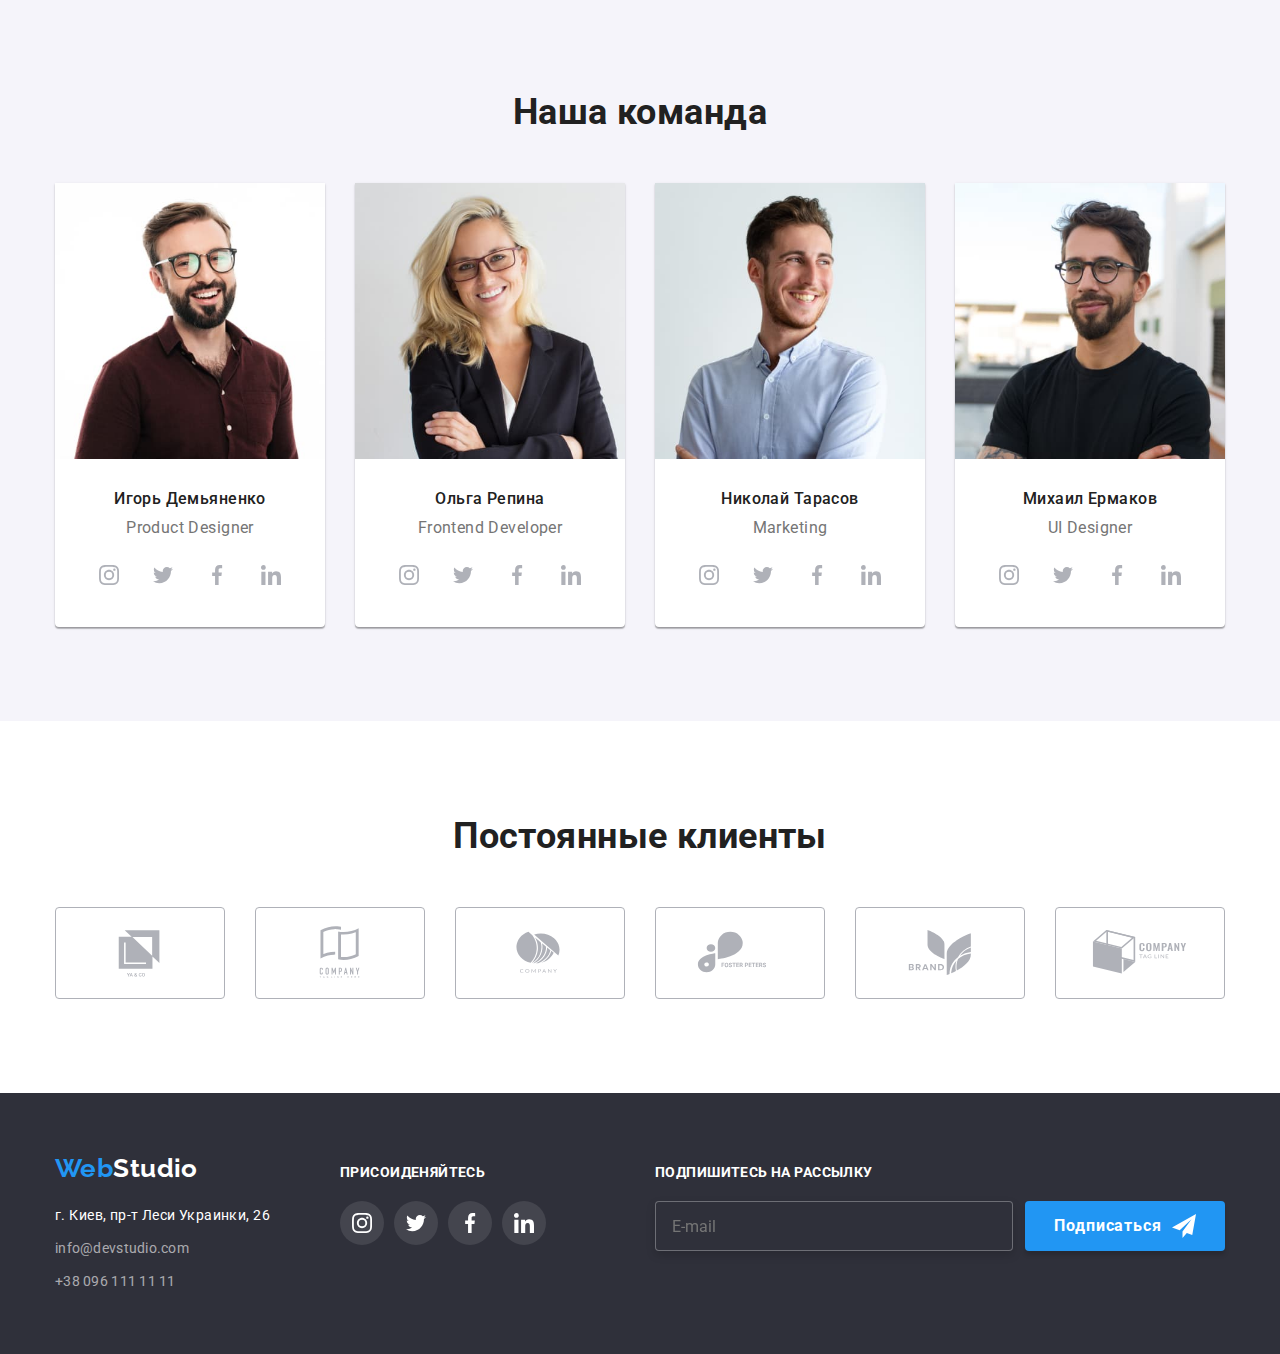
==== commit 45892e94: "modal" ====
--- a/index.html
+++ b/index.html
@@ -136,7 +136,7 @@
                   />
                   <span class="checkbox-custom"></span>
                   Соглашаюсь с рассылкой и принимаю
-                  <a class="agreement-cond" href="./index.html">Условия договора</a>
+                  <a class="agreement-cond" href="./index.html"> Условия договора</a>
                 </label>
                 <button type="submit" class="btn">Отправить</button>
               </form>
--- a/css/main.min.css
+++ b/css/main.min.css
@@ -1 +1 @@
-:root{--prime-bg-color: #ffffff;--footer-bg-color: #2F303A;--third-bg-color: #F5F4FA;--primary-txt-color: #757575;--secondary-txt-color: #212121;--focus-color: #2196F3;--btn-hv-color: #188CE8;--transaction-time: cubic-bezier(0.4, 0, 0.2, 1)}.visually-hidden{position:absolute;width:1px;height:1px;margin:-1px;border:0;padding:0;white-space:nowrap;-webkit-clip-path:inset(100%);clip-path:inset(100%);clip:rect(0 0 0 0);overflow:hidden}body{background-color:var(--prime-bg-color);color:var(--primary-txt-color);font-family:"Roboto",sans-serif;font-size:14px;line-height:1.14;letter-spacing:.03em}h1,h2,h3,h4,h5,h6,p{margin:0}img{display:block;max-width:100%;height:auto}address{font-style:normal}.list{list-style:none;font-style:normal;padding:0;margin:0}.link{text-decoration:none}.flex-centered{display:-webkit-box;display:-ms-flexbox;display:flex;-webkit-box-align:center;-ms-flex-align:center;align-items:center;-webkit-box-pack:center;-ms-flex-pack:center;justify-content:center}.section{padding-top:60px;padding-bottom:60px;min-width:480px}@media screen and (min-width: 1200px){.section{padding-top:94px;padding-bottom:94px}}.section--padding-top-reset{padding-top:0px}.section--bgc-change{background-color:var(--third-bg-color)}.container{margin-left:auto;margin-right:auto;width:480px;padding-left:15px;padding-right:15px}@media screen and (min-width: 768px){.container{width:768px}}@media screen and (min-width: 1200px){.container{width:1200px}}.contact{display:-webkit-box;display:-ms-flexbox;display:flex;-webkit-box-align:center;-ms-flex-align:center;align-items:center;-webkit-box-pack:center;-ms-flex-pack:center;justify-content:center;font-weight:500;letter-spacing:.02em;color:inherit;-webkit-transition:color 250ms var(--transaction-time);transition:color 250ms var(--transaction-time)}.contact:hover,.contact:focus{color:var(--focus-color)}.logo{font-family:"Raleway",sans-serif;font-weight:700;font-size:26px;line-height:1.19;color:var(--focus-color)}.btn{display:-webkit-box;display:-ms-flexbox;display:flex;-webkit-box-align:center;-ms-flex-align:center;align-items:center;-webkit-box-pack:center;-ms-flex-pack:center;justify-content:center;margin-right:auto;margin-left:auto;width:200px;height:50px;font-weight:700;font-size:16px;line-height:1.88;letter-spacing:.06em;background-color:var(--focus-color);color:var(--prime-bg-color);border:none;-webkit-box-shadow:0px 4px 4px rgba(0,0,0,.15);box-shadow:0px 4px 4px rgba(0,0,0,.15);border-radius:4px;cursor:pointer;-webkit-transition:background-color 250ms var(--transaction-time),-webkit-box-shadow 250ms var(--transaction-time);transition:background-color 250ms var(--transaction-time),-webkit-box-shadow 250ms var(--transaction-time);transition:background-color 250ms var(--transaction-time),box-shadow 250ms var(--transaction-time);transition:background-color 250ms var(--transaction-time),box-shadow 250ms var(--transaction-time),-webkit-box-shadow 250ms var(--transaction-time)}.btn:hover,.btn:focus{background-color:var(--btn-hv-color);-webkit-box-shadow:0px 4px 4px rgba(0,0,0,.15);box-shadow:0px 4px 4px rgba(0,0,0,.15);border-radius:4px}.sections-title{margin-bottom:50px;font-weight:700;font-size:28px;line-height:1.17;text-align:center;color:var(--secondary-txt-color)}@media screen and (min-width: 1200px){.sections-title{font-size:36px}}.list-social-connection{display:-webkit-inline-box;display:-ms-inline-flexbox;display:inline-flex;-webkit-box-pack:center;-ms-flex-pack:center;justify-content:center;gap:10px}.list-social-connection__link{display:-webkit-inline-box;display:-ms-inline-flexbox;display:inline-flex;-webkit-box-pack:center;-ms-flex-pack:center;justify-content:center;-webkit-box-align:center;-ms-flex-align:center;align-items:center;width:44px;height:44px;color:#afb1b8;border-radius:50%;-webkit-transition:color 250ms var(--transaction-time),background-color 250ms var(--transaction-time);transition:color 250ms var(--transaction-time),background-color 250ms var(--transaction-time)}.list-social-connection__link--inverse-bgc{color:var(--prime-bg-color);background-color:rgba(255,255,255,.1)}.list-social-connection__link:hover,.list-social-connection__link:focus{background-color:var(--focus-color);color:var(--prime-bg-color)}.list-social-connection__icon{fill:currentColor}.buttons{-webkit-box-pack:center;-ms-flex-pack:center;justify-content:center;margin-bottom:56px}.buttons>li:not(:last-child){margin-right:8px}.secondary-btn{padding:6px 22px;font-family:inherit;font-weight:500;font-size:16px;line-height:1.62;text-align:center;letter-spacing:inherit;color:var(--secondary-txt-color);background:var(--third-bg-color);border-radius:4px;border:none;cursor:pointer;-webkit-transition:background-color 250ms var(--transaction-time),color 250ms var(--transaction-time),-webkit-box-shadow 250ms var(--transaction-time);transition:background-color 250ms var(--transaction-time),color 250ms var(--transaction-time),-webkit-box-shadow 250ms var(--transaction-time);transition:background-color 250ms var(--transaction-time),color 250ms var(--transaction-time),box-shadow 250ms var(--transaction-time);transition:background-color 250ms var(--transaction-time),color 250ms var(--transaction-time),box-shadow 250ms var(--transaction-time),-webkit-box-shadow 250ms var(--transaction-time)}.secondary-btn:hover,.secondary-btn:focus{color:var(--prime-bg-color);background-color:var(--focus-color);-webkit-box-shadow:0px 3px 1px rgba(0,0,0,.1),0px 1px 2px rgba(0,0,0,.08),0px 2px 2px rgba(0,0,0,.12);box-shadow:0px 3px 1px rgba(0,0,0,.1),0px 1px 2px rgba(0,0,0,.08),0px 2px 2px rgba(0,0,0,.12)}.header{border-bottom:#ececec 1px solid;padding-top:16px;padding-bottom:16px}@media screen and (min-width: 768px){.header{padding-top:0px;padding-bottom:0px}}.header__container{display:-webkit-box;display:-ms-flexbox;display:flex;-webkit-box-align:center;-ms-flex-align:center;align-items:center;-webkit-box-pack:justify;-ms-flex-pack:justify;justify-content:space-between}@media screen and (min-width: 768px){.header__container{-webkit-box-pack:center;-ms-flex-pack:center;justify-content:center}}.header__logo{display:block;margin-right:88px}@media screen and (min-width: 1200px){.header__logo{margin-right:93px}}.logo__scnd-txt{color:var(--secondary-txt-color)}.logo__scnd-txt--invers-color{color:var(--prime-bg-color)}.header__navigation{display:-webkit-box;display:-ms-flexbox;display:flex;-webkit-box-align:center;-ms-flex-align:center;align-items:center;-webkit-box-pack:center;-ms-flex-pack:center;justify-content:center}@media screen and (max-width: 767px){.header__navigation{display:none}}.header__navigation-link{display:block;position:relative;padding-top:32px;padding-bottom:32px;font-weight:500;letter-spacing:.02em;color:var(--secondary-txt-color);-webkit-transition:color 250ms var(--transaction-time);transition:color 250ms var(--transaction-time)}.header__navigation-link:hover,.header__navigation-link:focus{color:var(--focus-color)}.header__navigation-link--current{color:var(--focus-color)}.header__navigation-link--current::after{content:"";display:block;position:absolute;bottom:-1px;width:100%;height:4px;background-color:var(--focus-color);border-radius:2px}.header__contacts{margin-left:auto}@media screen and (max-width: 767px){.header__contacts{display:none}}@media screen and (min-width: 768px)and (max-width: 1199px){.header__contacts{display:block;-webkit-box-pack:left;-ms-flex-pack:left;justify-content:left}}@media screen and (min-width: 1200px){.header__contacts{display:-webkit-box;display:-ms-flexbox;display:flex;-webkit-box-pack:center;-ms-flex-pack:center;justify-content:center;-webkit-box-align:center;-ms-flex-align:center;align-items:center}}.header__contact-item{display:-webkit-box;display:-ms-flexbox;display:flex}.header__contact-item:hover,.header__contact-item:focus{color:var(--focus-color)}@media screen and (min-width: 768px)and (max-width: 1199px){.header__contact-item{margin-bottom:10px}}@media screen and (min-width: 1200px){.header__contact-item{-webkit-box-pack:center;-ms-flex-pack:center;justify-content:center;-webkit-box-align:center;-ms-flex-align:center;align-items:center}}.header__contact-item:last-of-type{margin-bottom:0px}.header__contact-icon{fill:currentColor;margin-right:8px}@media screen and (min-width: 1200px){.header__contact-icon{margin-right:10px}}.header__nav-links,.header__contacts{gap:50px}.hero{min-width:480px;max-width:1600px;height:400px;margin-right:auto;margin-left:auto;padding-top:118px;padding-bottom:118px;text-align:center;background-repeat:no-repeat;background-position:center;background-size:cover;background-color:#c4c4c4;background-image:-webkit-gradient(linear, left top, left bottom, from(rgba(47, 48, 58, 0.4)), to(rgba(47, 48, 58, 0.4))),url(../images/bgc-img/hero-section-mob.jpg);background-image:linear-gradient(rgba(47, 48, 58, 0.4), rgba(47, 48, 58, 0.4)),url(../images/bgc-img/hero-section-mob.jpg)}@media screen and (min-device-pixel-ratio: 2),screen and (-webkit-min-device-pixel-ratio: 2),screen and (min-resolution: 192dpi),screen and (min-resolution: 2dppx){.hero .hero{background-image:url(../images/bgc-img/hero-section-mob@2x.jpg)}}@media screen and (min-width: 768px){.hero{background-image:-webkit-gradient(linear, left top, left bottom, from(rgba(47, 48, 58, 0.4)), to(rgba(47, 48, 58, 0.4))),url(../images/bgc-img/hero-section-tab.jpg);background-image:linear-gradient(rgba(47, 48, 58, 0.4), rgba(47, 48, 58, 0.4)),url(../images/bgc-img/hero-section-tab.jpg)}}@media screen and (min-width: 768px)and (min-device-pixel-ratio: 2),screen and (min-width: 768px)and (-webkit-min-device-pixel-ratio: 2),screen and (min-width: 768px)and (min-resolution: 192dpi),screen and (min-width: 768px)and (min-resolution: 2dppx){.hero .hero{background-image:url(../images/bgc-img/hero-section-tab@2x.jpg)}}@media screen and (min-width: 1200px){.hero{height:600px;padding-top:200px;padding-bottom:200px;background-image:-webkit-gradient(linear, left top, left bottom, from(rgba(47, 48, 58, 0.4)), to(rgba(47, 48, 58, 0.4))),url(../images/bgc-img/hero-section.jpg);background-image:linear-gradient(rgba(47, 48, 58, 0.4), rgba(47, 48, 58, 0.4)),url(../images/bgc-img/hero-section.jpg)}}@media screen and (min-width: 1200px)and (min-device-pixel-ratio: 2),screen and (min-width: 1200px)and (-webkit-min-device-pixel-ratio: 2),screen and (min-width: 1200px)and (min-resolution: 192dpi),screen and (min-width: 1200px)and (min-resolution: 2dppx){.hero .hero{background-image:url(../images/bgc-img/hero-section@2x.jpg)}}.hero-title{margin-bottom:30px;width:360px;margin-right:auto;margin-left:auto;font-weight:900;font-size:26px;line-height:1.61;text-align:center;letter-spacing:.06em;text-transform:uppercase;color:var(--prime-bg-color)}@media screen and (min-width: 1200px){.hero-title{width:696px;font-size:44px;line-height:1.36}}.backdrop{position:fixed;top:0;left:0;z-index:50;width:100vw;height:100vh;background-color:rgba(0,0,0,.2);opacity:1;-webkit-transition:opacity 250ms var(--transaction-time);transition:opacity 250ms var(--transaction-time)}.backdrop.is-hidden{opacity:0;pointer-events:none}.backdrop.is-hidden .modal{-webkit-transform:translate(-50%, -50%) scale(0.5);transform:translate(-50%, -50%) scale(0.5);opacity:0}.modal{position:absolute;top:50%;left:50%;padding:40px;width:528px;height:581px;background:var(--prime-bg-color);-webkit-box-shadow:0px 1px 3px rgba(0,0,0,.12),0px 1px 1px rgba(0,0,0,.14),0px 2px 1px rgba(0,0,0,.2);box-shadow:0px 1px 3px rgba(0,0,0,.12),0px 1px 1px rgba(0,0,0,.14),0px 2px 1px rgba(0,0,0,.2);border-radius:4px;-webkit-transform:translate(-50%, -50%) scale(1);transform:translate(-50%, -50%) scale(1);opacity:1;-webkit-transition:opacity 250ms var(--transaction-time),-webkit-transform 250ms var(--transaction-time);transition:opacity 250ms var(--transaction-time),-webkit-transform 250ms var(--transaction-time);transition:transform 250ms var(--transaction-time),opacity 250ms var(--transaction-time);transition:transform 250ms var(--transaction-time),opacity 250ms var(--transaction-time),-webkit-transform 250ms var(--transaction-time)}.user-feedback-form{width:100%}.form-message{display:inline-block;margin-bottom:12px;font-weight:700;font-size:20px;line-height:1.15;text-align:center;color:var(--secondary-txt-color);letter-spacing:inherit}.form-input{display:-webkit-box;display:-ms-flexbox;display:flex;-webkit-box-orient:vertical;-webkit-box-direction:normal;-ms-flex-direction:column;flex-direction:column;text-align:left;margin-bottom:10px}.form-input:last-of-type{margin-bottom:20px}.input-label{font-size:12px;letter-spacing:.01em;margin-bottom:4px;cursor:pointer}.input-field{width:100%;padding-top:12px;padding-bottom:12px;padding-left:42px;padding-right:12px;height:40px;border:1px solid rgba(33,33,33,.2);border-radius:4px;outline:rgba(0,0,0,0);-webkit-transition:border-color 250ms var(--transaction-time);transition:border-color 250ms var(--transaction-time);cursor:pointer}.input-field:hover,.input-field:focus{border-color:var(--focus-color)}.input-field:hover:hover+.form-icon,.input-field:hover:focus+.form-icon,.input-field:focus:hover+.form-icon,.input-field:focus:focus+.form-icon{color:var(--focus-color)}.input-string{display:inline-block;position:relative;color:#000}.form-icon{position:absolute;left:15px;top:50%;-webkit-transform:translateY(-50%);transform:translateY(-50%);fill:currentColor;-webkit-transition:color 250ms var(--transaction-time);transition:color 250ms var(--transaction-time);cursor:pointer}.comment-field{height:120px;resize:none;padding:12px 16px;border:1px solid rgba(33,33,33,.2);border-radius:4px;outline:rgba(0,0,0,0)}.comment-field:hover,.comment-field:focus{border-color:var(--focus-color)}.user-agreement-txt{display:-webkit-inline-box;display:-ms-inline-flexbox;display:inline-flex;line-height:1.71;-webkit-box-pack:center;-ms-flex-pack:center;justify-content:center;-webkit-box-align:center;-ms-flex-align:center;align-items:center;gap:7px;-webkit-user-select:none;-moz-user-select:none;-ms-user-select:none;user-select:none;margin-bottom:30px}.checkbox-custom{width:16px;height:15px;background-image:url(../images/icons/custom-check-box-icons/icon-check-2.svg)}.checkbox:checked+.checkbox-custom{border-color:var(--focus-color);background-image:url(../images/icons/custom-check-box-icons/icon-check-1.svg);background-size:contain;background-origin:border-box;border-radius:2px}.agreement-cond{color:var(--focus-color)}.close-btn{display:-webkit-box;display:-ms-flexbox;display:flex;-webkit-box-align:center;-ms-flex-align:center;align-items:center;-webkit-box-pack:center;-ms-flex-pack:center;justify-content:center;padding:0;position:absolute;top:8px;right:8px;width:30px;height:30px;color:#000;border:1px solid rgba(0,0,0,.1);border-radius:50%;background-color:#fff;cursor:pointer;-webkit-transition:fill 250ms var(--transaction-time);transition:fill 250ms var(--transaction-time)}.close-btn:hover,.close-btn:focus{fill:var(--focus-color)}.why-list{gap:30px;display:-webkit-box;display:-ms-flexbox;display:flex;-ms-flex-wrap:wrap;flex-wrap:wrap}.why-list__item{display:block}@media screen and (min-width: 768px){.why-list__item{width:calc((100% - 60px)/2)}}@media screen and (min-width: 1200px){.why-list__item{width:calc((100% - 90px)/4)}}.why-list__meta{display:-webkit-box;display:-ms-flexbox;display:flex;-webkit-box-pack:center;-ms-flex-pack:center;justify-content:center;-webkit-box-align:center;-ms-flex-align:center;align-items:center;width:450px;height:120px;margin-bottom:30px;background:var(--third-bg-color);border-radius:4px}@media screen and (min-width: 768px){.why-list__meta{width:354px}}@media screen and (min-width: 1200px){.why-list__meta{width:270px}}.why-list__title{margin-bottom:10px;font-weight:700;font-size:14px;text-transform:uppercase;color:var(--secondary-txt-color)}@media screen and (max-width: 767px){.why-list__title{text-align:center}}.why-list__description{line-height:1.71}@media screen and (max-width: 1199px){.work{display:none}}.work-list{gap:30px}.work-list__item{position:relative}.work-list__desc{display:-webkit-box;display:-ms-flexbox;display:flex;-webkit-box-align:center;-ms-flex-align:center;align-items:center;-webkit-box-pack:center;-ms-flex-pack:center;justify-content:center;position:absolute;bottom:0px;width:100%;height:70px;background-image:-webkit-gradient(linear, left top, left bottom, from(rgba(47, 48, 58, 0.8)), to(rgba(47, 48, 58, 0.8)));background-image:linear-gradient(rgba(47, 48, 58, 0.8), rgba(47, 48, 58, 0.8));font-weight:700;text-transform:uppercase;color:var(--prime-bg-color)}.employees-list{display:-webkit-box;display:-ms-flexbox;display:flex;-webkit-box-pack:center;-ms-flex-pack:center;justify-content:center;-webkit-box-align:center;-ms-flex-align:center;align-items:center;-webkit-box-orient:vertical;-webkit-box-direction:normal;-ms-flex-direction:column;flex-direction:column;-ms-flex-wrap:wrap;flex-wrap:wrap;gap:30px}@media screen and (min-width: 768px){.employees-list{-webkit-box-orient:horizontal;-webkit-box-direction:normal;-ms-flex-direction:row;flex-direction:row}}.employees-list__item{max-width:450px;background-color:var(--prime-bg-color);text-align:center;-webkit-box-shadow:0px 1px 3px rgba(0,0,0,.12),0px 1px 1px rgba(0,0,0,.14),0px 2px 1px rgba(0,0,0,.2);box-shadow:0px 1px 3px rgba(0,0,0,.12),0px 1px 1px rgba(0,0,0,.14),0px 2px 1px rgba(0,0,0,.2);border-radius:0px 0px 4px 4px}@media screen and (min-width: 768px){.employees-list__item{max-width:354px}}@media screen and (min-width: 768px){.employees-list__item{max-width:270px}}.employees-list__meta{padding-top:30px;padding-bottom:30px}.employees-list__title{margin-bottom:10px;font-weight:500;font-size:16px;line-height:1.19;color:var(--secondary-txt-color)}.employees-list__position{font-size:16px;line-height:1.19;margin-bottom:16px}.clients-list{display:-webkit-box;display:-ms-flexbox;display:flex;-ms-flex-wrap:wrap;flex-wrap:wrap;-webkit-box-pack:center;-ms-flex-pack:center;justify-content:center;-webkit-box-align:center;-ms-flex-align:center;align-items:center;gap:30px}.clients-list__logo{display:-webkit-box;display:-ms-flexbox;display:flex;-webkit-box-align:center;-ms-flex-align:center;align-items:center;-webkit-box-pack:center;-ms-flex-pack:center;justify-content:center;width:210px;height:92px;color:#afb1b8;border:1px solid #afb1b8;border-radius:4px;-webkit-transition:color 250ms var(--transaction-time),border-color 250ms var(--transaction-time);transition:color 250ms var(--transaction-time),border-color 250ms var(--transaction-time)}.clients-list__logo:hover,.clients-list__logo:focus{border-color:var(--focus-color);color:var(--focus-color)}@media screen and (min-width: 768px){.clients-list__logo{width:226px}}@media screen and (min-width: 1200px){.clients-list__logo{width:170px}}.clients-list__icon{fill:currentColor}.footer{min-width:480px;padding-top:60px;padding-bottom:60px;background-color:var(--footer-bg-color);text-align:center}@media screen and (min-width: 1200px){.footer__container{display:-webkit-box;display:-ms-flexbox;display:flex;-webkit-box-pack:center;-ms-flex-pack:center;justify-content:center}}@media screen and (min-width: 1200px){.footer__line-item{display:-webkit-box;display:-ms-flexbox;display:flex;-webkit-box-orient:vertical;-webkit-box-direction:normal;-ms-flex-direction:column;flex-direction:column;margin-right:70px}}.footer__logo{display:inline-block;margin-bottom:20px}.address-links{text-align:center;margin-bottom:60px}@media screen and (min-width: 1200px){.address-links{margin-bottom:0px}}.address-links__item{display:block;margin-bottom:9px}.address-links__item:last-of-type{margin-bottom:0px}.address-links__address{font-style:normal;line-height:1.71;color:var(--prime-bg-color);-webkit-transition:color 250ms var(--transaction-time);transition:color 250ms var(--transaction-time)}.address-links__address:hover,.address-links__address:focus{color:var(--focus-color)}.footer__soc-block{margin-bottom:60px}@media screen and (min-width: 1200px){.footer__soc-block{margin-bottom:0px}}.footer__connect-txt{display:block;color:var(--prime-bg-color);text-transform:uppercase;margin-bottom:20px}.footer__contact{letter-spacing:.02em;font-weight:inherit;line-height:1.71;color:rgba(255,255,255,.6);-webkit-transition:color 250ms var(--transaction-time);transition:color 250ms var(--transaction-time)}.footer__contact:hover,.footer__contact:focus{color:var(--focus-color)}@media screen and (min-width: 768px)and (max-width: 1199px){.footer__tablet-thumb{display:-webkit-box;display:-ms-flexbox;display:flex;-ms-flex-pack:distribute;justify-content:space-around;-webkit-box-align:baseline;-ms-flex-align:baseline;align-items:baseline}}.footer__connect-block{text-align:center}.footer__email-input-form{display:block}.footer__email-input{display:block;margin-bottom:20px;margin-left:auto;margin-right:auto;margin-right:12px;width:450px;height:50px;font-size:16px;line-height:1.25;color:rgba(255,255,255,.6);background-color:var(--footer-bg-color);border:1px solid rgba(255,255,255,.3);-webkit-filter:drop-shadow(0px 4px 4px rgba(0, 0, 0, 0.15));filter:drop-shadow(0px 4px 4px rgba(0, 0, 0, 0.15));border-radius:4px}.footer__btn{display:block;margin-left:auto;margin-right:auto;gap:10px;fill:var(--prime-bg-color)}.cards{-ms-flex-wrap:wrap;flex-wrap:wrap}.border{padding-top:20px;padding-right:24px;padding-bottom:20px;padding-left:24px;border:1px solid #eee;border-top:none}.complete-card{margin-right:30px;margin-bottom:30px;background-color:var(--prime-bg-color)}.complete-card:nth-child(3n){margin-right:0px}.complete-card:nth-last-child(-n+3){margin-bottom:0px}.card-block{display:block;width:370px;text-decoration:none;-webkit-transition:-webkit-box-shadow 250ms var(--transaction-time);transition:-webkit-box-shadow 250ms var(--transaction-time);transition:box-shadow 250ms var(--transaction-time);transition:box-shadow 250ms var(--transaction-time), -webkit-box-shadow 250ms var(--transaction-time)}.card-thumb{position:relative;overflow:hidden;width:370px}.card-overlay{position:absolute;top:0;left:0;width:100%;height:100%;padding:63px 24px;display:-webkit-box;display:-ms-flexbox;display:flex;-webkit-box-align:center;-ms-flex-align:center;align-items:center;-webkit-box-pack:center;-ms-flex-pack:center;justify-content:center;background-color:rgba(33,150,243,.9);-webkit-transform:translateY(100%);transform:translateY(100%);-webkit-transition:-webkit-transform 250ms var(--transaction-time);transition:-webkit-transform 250ms var(--transaction-time);transition:transform 250ms var(--transaction-time);transition:transform 250ms var(--transaction-time), -webkit-transform 250ms var(--transaction-time)}.card-desc{font-size:18px;line-height:1.56;color:var(--prime-bg-color)}.card-block:hover .card-overlay,.card-block:focus .card-overlay{-webkit-transform:translateY(0);transform:translateY(0)}.card-block:hover,.card-block:focus{-webkit-box-shadow:0px 1px 1px rgba(0,0,0,.12),0px 4px 4px rgba(0,0,0,.06),1px 4px 6px rgba(0,0,0,.16);box-shadow:0px 1px 1px rgba(0,0,0,.12),0px 4px 4px rgba(0,0,0,.06),1px 4px 6px rgba(0,0,0,.16)}.c-card-title{margin-bottom:4px;font-weight:700;font-size:18px;line-height:2;letter-spacing:.06em;color:var(--secondary-txt-color)}.c-card-txt{font-size:16px;line-height:1.88;color:var(--primary-txt-color)}/*# sourceMappingURL=main.min.css.map */+:root{--prime-bg-color: #ffffff;--footer-bg-color: #2F303A;--third-bg-color: #F5F4FA;--primary-txt-color: #757575;--secondary-txt-color: #212121;--focus-color: #2196F3;--btn-hv-color: #188CE8;--transaction-time: cubic-bezier(0.4, 0, 0.2, 1)}.visually-hidden{position:absolute;width:1px;height:1px;margin:-1px;border:0;padding:0;white-space:nowrap;-webkit-clip-path:inset(100%);clip-path:inset(100%);clip:rect(0 0 0 0);overflow:hidden}body{background-color:var(--prime-bg-color);color:var(--primary-txt-color);font-family:"Roboto",sans-serif;font-size:14px;line-height:1.14;letter-spacing:.03em}h1,h2,h3,h4,h5,h6,p{margin:0}img{display:block;max-width:100%;height:auto}address{font-style:normal}.list{list-style:none;font-style:normal;padding:0;margin:0}.link{text-decoration:none}.flex-centered{display:-webkit-box;display:-ms-flexbox;display:flex;-webkit-box-align:center;-ms-flex-align:center;align-items:center;-webkit-box-pack:center;-ms-flex-pack:center;justify-content:center}.section{padding-top:60px;padding-bottom:60px;min-width:480px}@media screen and (min-width: 1200px){.section{padding-top:94px;padding-bottom:94px}}.section--padding-top-reset{padding-top:0px}.section--bgc-change{background-color:var(--third-bg-color)}.container{margin-left:auto;margin-right:auto;width:480px;padding-left:15px;padding-right:15px}@media screen and (min-width: 768px){.container{width:768px}}@media screen and (min-width: 1200px){.container{width:1200px}}.contact{display:-webkit-box;display:-ms-flexbox;display:flex;-webkit-box-align:center;-ms-flex-align:center;align-items:center;-webkit-box-pack:center;-ms-flex-pack:center;justify-content:center;font-weight:500;letter-spacing:.02em;color:inherit;-webkit-transition:color 250ms var(--transaction-time);transition:color 250ms var(--transaction-time)}.contact:hover,.contact:focus{color:var(--focus-color)}.logo{font-family:"Raleway",sans-serif;font-weight:700;font-size:26px;line-height:1.19;color:var(--focus-color)}.btn{display:-webkit-box;display:-ms-flexbox;display:flex;-webkit-box-align:center;-ms-flex-align:center;align-items:center;-webkit-box-pack:center;-ms-flex-pack:center;justify-content:center;margin-right:auto;margin-left:auto;width:200px;height:50px;font-weight:700;font-size:16px;line-height:1.88;letter-spacing:.06em;background-color:var(--focus-color);color:var(--prime-bg-color);border:none;-webkit-box-shadow:0px 4px 4px rgba(0,0,0,.15);box-shadow:0px 4px 4px rgba(0,0,0,.15);border-radius:4px;cursor:pointer;-webkit-transition:background-color 250ms var(--transaction-time),-webkit-box-shadow 250ms var(--transaction-time);transition:background-color 250ms var(--transaction-time),-webkit-box-shadow 250ms var(--transaction-time);transition:background-color 250ms var(--transaction-time),box-shadow 250ms var(--transaction-time);transition:background-color 250ms var(--transaction-time),box-shadow 250ms var(--transaction-time),-webkit-box-shadow 250ms var(--transaction-time)}.btn:hover,.btn:focus{background-color:var(--btn-hv-color);-webkit-box-shadow:0px 4px 4px rgba(0,0,0,.15);box-shadow:0px 4px 4px rgba(0,0,0,.15);border-radius:4px}.sections-title{margin-bottom:50px;font-weight:700;font-size:28px;line-height:1.17;text-align:center;color:var(--secondary-txt-color)}@media screen and (min-width: 1200px){.sections-title{font-size:36px}}.list-social-connection{display:-webkit-inline-box;display:-ms-inline-flexbox;display:inline-flex;-webkit-box-pack:center;-ms-flex-pack:center;justify-content:center;gap:10px}.list-social-connection__link{display:-webkit-inline-box;display:-ms-inline-flexbox;display:inline-flex;-webkit-box-pack:center;-ms-flex-pack:center;justify-content:center;-webkit-box-align:center;-ms-flex-align:center;align-items:center;width:44px;height:44px;color:#afb1b8;border-radius:50%;-webkit-transition:color 250ms var(--transaction-time),background-color 250ms var(--transaction-time);transition:color 250ms var(--transaction-time),background-color 250ms var(--transaction-time)}.list-social-connection__link--inverse-bgc{color:var(--prime-bg-color);background-color:rgba(255,255,255,.1)}.list-social-connection__link:hover,.list-social-connection__link:focus{background-color:var(--focus-color);color:var(--prime-bg-color)}.list-social-connection__icon{fill:currentColor}.buttons{-webkit-box-pack:center;-ms-flex-pack:center;justify-content:center;margin-bottom:56px}.buttons>li:not(:last-child){margin-right:8px}.secondary-btn{padding:6px 22px;font-family:inherit;font-weight:500;font-size:16px;line-height:1.62;text-align:center;letter-spacing:inherit;color:var(--secondary-txt-color);background:var(--third-bg-color);border-radius:4px;border:none;cursor:pointer;-webkit-transition:background-color 250ms var(--transaction-time),color 250ms var(--transaction-time),-webkit-box-shadow 250ms var(--transaction-time);transition:background-color 250ms var(--transaction-time),color 250ms var(--transaction-time),-webkit-box-shadow 250ms var(--transaction-time);transition:background-color 250ms var(--transaction-time),color 250ms var(--transaction-time),box-shadow 250ms var(--transaction-time);transition:background-color 250ms var(--transaction-time),color 250ms var(--transaction-time),box-shadow 250ms var(--transaction-time),-webkit-box-shadow 250ms var(--transaction-time)}.secondary-btn:hover,.secondary-btn:focus{color:var(--prime-bg-color);background-color:var(--focus-color);-webkit-box-shadow:0px 3px 1px rgba(0,0,0,.1),0px 1px 2px rgba(0,0,0,.08),0px 2px 2px rgba(0,0,0,.12);box-shadow:0px 3px 1px rgba(0,0,0,.1),0px 1px 2px rgba(0,0,0,.08),0px 2px 2px rgba(0,0,0,.12)}.header{border-bottom:#ececec 1px solid;padding-top:16px;padding-bottom:16px}@media screen and (min-width: 768px){.header{padding-top:0px;padding-bottom:0px}}.header__container{display:-webkit-box;display:-ms-flexbox;display:flex;-webkit-box-align:center;-ms-flex-align:center;align-items:center;-webkit-box-pack:justify;-ms-flex-pack:justify;justify-content:space-between}@media screen and (min-width: 768px){.header__container{-webkit-box-pack:center;-ms-flex-pack:center;justify-content:center}}.header__logo{display:block;margin-right:88px}@media screen and (min-width: 1200px){.header__logo{margin-right:93px}}.logo__scnd-txt{color:var(--secondary-txt-color)}.logo__scnd-txt--invers-color{color:var(--prime-bg-color)}.header__navigation{display:-webkit-box;display:-ms-flexbox;display:flex;-webkit-box-align:center;-ms-flex-align:center;align-items:center;-webkit-box-pack:center;-ms-flex-pack:center;justify-content:center}@media screen and (max-width: 767px){.header__navigation{display:none}}.header__navigation-link{display:block;position:relative;padding-top:32px;padding-bottom:32px;font-weight:500;letter-spacing:.02em;color:var(--secondary-txt-color);-webkit-transition:color 250ms var(--transaction-time);transition:color 250ms var(--transaction-time)}.header__navigation-link:hover,.header__navigation-link:focus{color:var(--focus-color)}.header__navigation-link--current{color:var(--focus-color)}.header__navigation-link--current::after{content:"";display:block;position:absolute;bottom:-1px;width:100%;height:4px;background-color:var(--focus-color);border-radius:2px}.header__contacts{margin-left:auto}@media screen and (max-width: 767px){.header__contacts{display:none}}@media screen and (min-width: 768px)and (max-width: 1199px){.header__contacts{display:block;-webkit-box-pack:left;-ms-flex-pack:left;justify-content:left}}@media screen and (min-width: 1200px){.header__contacts{display:-webkit-box;display:-ms-flexbox;display:flex;-webkit-box-pack:center;-ms-flex-pack:center;justify-content:center;-webkit-box-align:center;-ms-flex-align:center;align-items:center}}.header__contact-item{display:-webkit-box;display:-ms-flexbox;display:flex}.header__contact-item:hover,.header__contact-item:focus{color:var(--focus-color)}@media screen and (min-width: 768px)and (max-width: 1199px){.header__contact-item{margin-bottom:10px}}@media screen and (min-width: 1200px){.header__contact-item{-webkit-box-pack:center;-ms-flex-pack:center;justify-content:center;-webkit-box-align:center;-ms-flex-align:center;align-items:center}}.header__contact-item:last-of-type{margin-bottom:0px}.header__contact-icon{fill:currentColor;margin-right:8px}@media screen and (min-width: 1200px){.header__contact-icon{margin-right:10px}}.header__nav-links,.header__contacts{gap:50px}.hero{min-width:480px;max-width:1600px;height:400px;margin-right:auto;margin-left:auto;padding-top:118px;padding-bottom:118px;text-align:center;background-repeat:no-repeat;background-position:center;background-size:cover;background-color:#c4c4c4;background-image:-webkit-gradient(linear, left top, left bottom, from(rgba(47, 48, 58, 0.4)), to(rgba(47, 48, 58, 0.4))),url(../images/bgc-img/hero-section-mob.jpg);background-image:linear-gradient(rgba(47, 48, 58, 0.4), rgba(47, 48, 58, 0.4)),url(../images/bgc-img/hero-section-mob.jpg)}@media screen and (min-device-pixel-ratio: 2),screen and (-webkit-min-device-pixel-ratio: 2),screen and (min-resolution: 192dpi),screen and (min-resolution: 2dppx){.hero .hero{background-image:url(../images/bgc-img/hero-section-mob@2x.jpg)}}@media screen and (min-width: 768px){.hero{background-image:-webkit-gradient(linear, left top, left bottom, from(rgba(47, 48, 58, 0.4)), to(rgba(47, 48, 58, 0.4))),url(../images/bgc-img/hero-section-tab.jpg);background-image:linear-gradient(rgba(47, 48, 58, 0.4), rgba(47, 48, 58, 0.4)),url(../images/bgc-img/hero-section-tab.jpg)}}@media screen and (min-width: 768px)and (min-device-pixel-ratio: 2),screen and (min-width: 768px)and (-webkit-min-device-pixel-ratio: 2),screen and (min-width: 768px)and (min-resolution: 192dpi),screen and (min-width: 768px)and (min-resolution: 2dppx){.hero .hero{background-image:url(../images/bgc-img/hero-section-tab@2x.jpg)}}@media screen and (min-width: 1200px){.hero{height:600px;padding-top:200px;padding-bottom:200px;background-image:-webkit-gradient(linear, left top, left bottom, from(rgba(47, 48, 58, 0.4)), to(rgba(47, 48, 58, 0.4))),url(../images/bgc-img/hero-section.jpg);background-image:linear-gradient(rgba(47, 48, 58, 0.4), rgba(47, 48, 58, 0.4)),url(../images/bgc-img/hero-section.jpg)}}@media screen and (min-width: 1200px)and (min-device-pixel-ratio: 2),screen and (min-width: 1200px)and (-webkit-min-device-pixel-ratio: 2),screen and (min-width: 1200px)and (min-resolution: 192dpi),screen and (min-width: 1200px)and (min-resolution: 2dppx){.hero .hero{background-image:url(../images/bgc-img/hero-section@2x.jpg)}}.hero-title{margin-bottom:30px;width:360px;margin-right:auto;margin-left:auto;font-weight:900;font-size:26px;line-height:1.61;text-align:center;letter-spacing:.06em;text-transform:uppercase;color:var(--prime-bg-color)}@media screen and (min-width: 1200px){.hero-title{width:696px;font-size:44px;line-height:1.36}}.backdrop{position:fixed;top:0;left:0;z-index:50;width:100vw;height:100vh;background-color:rgba(0,0,0,.2);opacity:1;-webkit-transition:opacity 250ms var(--transaction-time);transition:opacity 250ms var(--transaction-time);overflow-y:scroll}.backdrop.is-hidden{opacity:0;pointer-events:none}.backdrop.is-hidden .modal{-webkit-transform:translate(-50%, -50%) scale(0.5);transform:translate(-50%, -50%) scale(0.5);opacity:0}.modal{position:absolute;top:50%;left:50%;padding:40px;width:450px;height:609px;background:var(--prime-bg-color);-webkit-box-shadow:0px 1px 3px rgba(0,0,0,.12),0px 1px 1px rgba(0,0,0,.14),0px 2px 1px rgba(0,0,0,.2);box-shadow:0px 1px 3px rgba(0,0,0,.12),0px 1px 1px rgba(0,0,0,.14),0px 2px 1px rgba(0,0,0,.2);border-radius:4px;-webkit-transform:translate(-50%, -50%) scale(1);transform:translate(-50%, -50%) scale(1);opacity:1;-webkit-transition:opacity 250ms var(--transaction-time),-webkit-transform 250ms var(--transaction-time);transition:opacity 250ms var(--transaction-time),-webkit-transform 250ms var(--transaction-time);transition:transform 250ms var(--transaction-time),opacity 250ms var(--transaction-time);transition:transform 250ms var(--transaction-time),opacity 250ms var(--transaction-time),-webkit-transform 250ms var(--transaction-time)}@media screen and (min-width: 1200px){.modal{width:528px;height:581px}}.user-feedback-form{width:100%}.form-message{display:inline-block;margin-bottom:12px;font-weight:700;font-size:20px;line-height:1.15;text-align:center;color:var(--secondary-txt-color);letter-spacing:inherit}.form-input{display:-webkit-box;display:-ms-flexbox;display:flex;-webkit-box-orient:vertical;-webkit-box-direction:normal;-ms-flex-direction:column;flex-direction:column;text-align:left;margin-bottom:10px}.form-input:last-of-type{margin-bottom:20px}.input-label{font-size:12px;letter-spacing:.01em;margin-bottom:4px;cursor:pointer}.input-field{width:100%;padding-top:12px;padding-bottom:12px;padding-left:42px;padding-right:12px;height:40px;border:1px solid rgba(33,33,33,.2);border-radius:4px;outline:rgba(0,0,0,0);-webkit-transition:border-color 250ms var(--transaction-time);transition:border-color 250ms var(--transaction-time);cursor:pointer}.input-field:hover,.input-field:focus{border-color:var(--focus-color)}.input-field:hover:hover+.form-icon,.input-field:hover:focus+.form-icon,.input-field:focus:hover+.form-icon,.input-field:focus:focus+.form-icon{color:var(--focus-color)}.input-string{display:inline-block;position:relative;color:#000}.form-icon{position:absolute;left:15px;top:50%;-webkit-transform:translateY(-50%);transform:translateY(-50%);fill:currentColor;-webkit-transition:color 250ms var(--transaction-time);transition:color 250ms var(--transaction-time);cursor:pointer}.comment-field{height:120px;resize:none;padding:12px 16px;border:1px solid rgba(33,33,33,.2);border-radius:4px;outline:rgba(0,0,0,0)}.comment-field:hover,.comment-field:focus{border-color:var(--focus-color)}.user-agreement-txt{display:-webkit-inline-box;display:-ms-inline-flexbox;display:inline-flex;-webkit-box-align:center;-ms-flex-align:center;align-items:center;-webkit-user-select:none;-moz-user-select:none;-ms-user-select:none;user-select:none;margin-bottom:30px;font-size:12px;line-height:1.17}@media screen and (min-width: 1200px){.user-agreement-txt{font-size:inherit;line-height:1.71}}.checkbox-custom{width:16px;height:15px;margin-right:8px;background-image:url(../images/icons/custom-check-box-icons/icon-check-2.svg)}.checkbox:checked+.checkbox-custom{border-color:var(--focus-color);background-image:url(../images/icons/custom-check-box-icons/icon-check-1.svg);background-size:contain;background-origin:border-box;border-radius:2px}.agreement-cond{color:var(--focus-color)}.close-btn{display:-webkit-box;display:-ms-flexbox;display:flex;-webkit-box-align:center;-ms-flex-align:center;align-items:center;-webkit-box-pack:center;-ms-flex-pack:center;justify-content:center;padding:0;position:absolute;top:8px;right:8px;width:30px;height:30px;color:#000;border:1px solid rgba(0,0,0,.1);border-radius:50%;background-color:#fff;cursor:pointer;-webkit-transition:fill 250ms var(--transaction-time);transition:fill 250ms var(--transaction-time)}.close-btn:hover,.close-btn:focus{fill:var(--focus-color)}.why-list{gap:30px;display:-webkit-box;display:-ms-flexbox;display:flex;-ms-flex-wrap:wrap;flex-wrap:wrap}.why-list__item{display:block}@media screen and (min-width: 768px){.why-list__item{width:calc((100% - 60px)/2)}}@media screen and (min-width: 1200px){.why-list__item{width:calc((100% - 90px)/4)}}.why-list__meta{display:-webkit-box;display:-ms-flexbox;display:flex;-webkit-box-pack:center;-ms-flex-pack:center;justify-content:center;-webkit-box-align:center;-ms-flex-align:center;align-items:center;width:450px;height:120px;margin-bottom:30px;background:var(--third-bg-color);border-radius:4px}@media screen and (min-width: 768px){.why-list__meta{width:354px}}@media screen and (min-width: 1200px){.why-list__meta{width:270px}}.why-list__title{margin-bottom:10px;font-weight:700;font-size:14px;text-transform:uppercase;color:var(--secondary-txt-color)}@media screen and (max-width: 767px){.why-list__title{text-align:center}}.why-list__description{line-height:1.71}@media screen and (max-width: 1199px){.work{display:none}}.work-list{gap:30px}.work-list__item{position:relative}.work-list__desc{display:-webkit-box;display:-ms-flexbox;display:flex;-webkit-box-align:center;-ms-flex-align:center;align-items:center;-webkit-box-pack:center;-ms-flex-pack:center;justify-content:center;position:absolute;bottom:0px;width:100%;height:70px;background-image:-webkit-gradient(linear, left top, left bottom, from(rgba(47, 48, 58, 0.8)), to(rgba(47, 48, 58, 0.8)));background-image:linear-gradient(rgba(47, 48, 58, 0.8), rgba(47, 48, 58, 0.8));font-weight:700;text-transform:uppercase;color:var(--prime-bg-color)}.employees-list{display:-webkit-box;display:-ms-flexbox;display:flex;-webkit-box-pack:center;-ms-flex-pack:center;justify-content:center;-webkit-box-align:center;-ms-flex-align:center;align-items:center;-webkit-box-orient:vertical;-webkit-box-direction:normal;-ms-flex-direction:column;flex-direction:column;-ms-flex-wrap:wrap;flex-wrap:wrap;gap:30px}@media screen and (min-width: 768px){.employees-list{-webkit-box-orient:horizontal;-webkit-box-direction:normal;-ms-flex-direction:row;flex-direction:row}}.employees-list__item{max-width:450px;background-color:var(--prime-bg-color);text-align:center;-webkit-box-shadow:0px 1px 3px rgba(0,0,0,.12),0px 1px 1px rgba(0,0,0,.14),0px 2px 1px rgba(0,0,0,.2);box-shadow:0px 1px 3px rgba(0,0,0,.12),0px 1px 1px rgba(0,0,0,.14),0px 2px 1px rgba(0,0,0,.2);border-radius:0px 0px 4px 4px}@media screen and (min-width: 768px){.employees-list__item{max-width:354px}}@media screen and (min-width: 768px){.employees-list__item{max-width:270px}}.employees-list__meta{padding-top:30px;padding-bottom:30px}.employees-list__title{margin-bottom:10px;font-weight:500;font-size:16px;line-height:1.19;color:var(--secondary-txt-color)}.employees-list__position{font-size:16px;line-height:1.19;margin-bottom:16px}.clients-list{display:-webkit-box;display:-ms-flexbox;display:flex;-ms-flex-wrap:wrap;flex-wrap:wrap;-webkit-box-pack:center;-ms-flex-pack:center;justify-content:center;-webkit-box-align:center;-ms-flex-align:center;align-items:center;gap:30px}.clients-list__logo{display:-webkit-box;display:-ms-flexbox;display:flex;-webkit-box-align:center;-ms-flex-align:center;align-items:center;-webkit-box-pack:center;-ms-flex-pack:center;justify-content:center;width:210px;height:92px;color:#afb1b8;border:1px solid #afb1b8;border-radius:4px;-webkit-transition:color 250ms var(--transaction-time),border-color 250ms var(--transaction-time);transition:color 250ms var(--transaction-time),border-color 250ms var(--transaction-time)}.clients-list__logo:hover,.clients-list__logo:focus{border-color:var(--focus-color);color:var(--focus-color)}@media screen and (min-width: 768px){.clients-list__logo{width:226px}}@media screen and (min-width: 1200px){.clients-list__logo{width:170px}}.clients-list__icon{fill:currentColor}.footer{min-width:480px;padding-top:60px;padding-bottom:60px;background-color:var(--footer-bg-color);text-align:center}@media screen and (min-width: 1200px){.footer{text-align:left}}@media screen and (min-width: 1200px){.footer__container{display:-webkit-box;display:-ms-flexbox;display:flex;-webkit-box-align:baseline;-ms-flex-align:baseline;align-items:baseline}}@media screen and (min-width: 1200px){.footer__line-item{margin-right:70px}}.footer__logo{display:inline-block;margin-bottom:20px}.address-links{text-align:center;margin-bottom:60px}@media screen and (min-width: 1200px){.address-links{margin-bottom:0px;text-align:left}}.address-links__item{display:block;margin-bottom:9px}.address-links__item:last-of-type{margin-bottom:0px}.address-links__address{font-style:normal;line-height:1.71;color:var(--prime-bg-color);-webkit-transition:color 250ms var(--transaction-time);transition:color 250ms var(--transaction-time)}.address-links__address:hover,.address-links__address:focus{color:var(--focus-color)}.footer__soc-block{margin-bottom:60px}@media screen and (min-width: 1200px){.footer__soc-block{margin-bottom:0px;margin-right:auto}}.footer__connect-txt{display:block;color:var(--prime-bg-color);text-transform:uppercase;margin-bottom:20px}.footer__contact{letter-spacing:.02em;font-weight:inherit;line-height:1.71;color:rgba(255,255,255,.6);-webkit-transition:color 250ms var(--transaction-time);transition:color 250ms var(--transaction-time)}.footer__contact:hover,.footer__contact:focus{color:var(--focus-color)}@media screen and (min-width: 768px){.footer__tablet-thumb{display:-webkit-box;display:-ms-flexbox;display:flex;-ms-flex-pack:distribute;justify-content:space-around;-webkit-box-align:baseline;-ms-flex-align:baseline;align-items:baseline}}.footer__connect-block{text-align:center}@media screen and (min-width: 1200px){.footer__connect-block{margin-right:0;text-align:left;width:570px;margin-left:auto}}.footer__email-input-form{display:block}@media screen and (min-width: 1200px){.footer__email-input-form{display:-webkit-inline-box;display:-ms-inline-flexbox;display:inline-flex}}.footer__email-input{display:block;margin-bottom:20px;margin-left:auto;margin-right:auto;width:450px;height:50px;font-size:16px;line-height:1.25;color:rgba(255,255,255,.6);background-color:var(--footer-bg-color);border:1px solid rgba(255,255,255,.3);-webkit-filter:drop-shadow(0px 4px 4px rgba(0, 0, 0, 0.15));filter:drop-shadow(0px 4px 4px rgba(0, 0, 0, 0.15));border-radius:4px}@media screen and (min-width: 1200px){.footer__email-input{display:-webkit-inline-box;display:-ms-inline-flexbox;display:inline-flex;-webkit-box-align:center;-ms-flex-align:center;align-items:center;padding:15px 16px;margin-right:12px;width:358px}}.footer__btn{margin-left:auto;margin-right:auto;gap:10px;fill:var(--prime-bg-color)}@media screen and (min-width: 1200px){.footer__btn{margin-left:0px;margin-right:0px}}.cards{-ms-flex-wrap:wrap;flex-wrap:wrap}.border{padding-top:20px;padding-right:24px;padding-bottom:20px;padding-left:24px;border:1px solid #eee;border-top:none}.complete-card{margin-right:30px;margin-bottom:30px;background-color:var(--prime-bg-color)}.complete-card:nth-child(3n){margin-right:0px}.complete-card:nth-last-child(-n+3){margin-bottom:0px}.card-block{display:block;width:370px;text-decoration:none;-webkit-transition:-webkit-box-shadow 250ms var(--transaction-time);transition:-webkit-box-shadow 250ms var(--transaction-time);transition:box-shadow 250ms var(--transaction-time);transition:box-shadow 250ms var(--transaction-time), -webkit-box-shadow 250ms var(--transaction-time)}.card-thumb{position:relative;overflow:hidden;width:370px}.card-overlay{position:absolute;top:0;left:0;width:100%;height:100%;padding:63px 24px;display:-webkit-box;display:-ms-flexbox;display:flex;-webkit-box-align:center;-ms-flex-align:center;align-items:center;-webkit-box-pack:center;-ms-flex-pack:center;justify-content:center;background-color:rgba(33,150,243,.9);-webkit-transform:translateY(100%);transform:translateY(100%);-webkit-transition:-webkit-transform 250ms var(--transaction-time);transition:-webkit-transform 250ms var(--transaction-time);transition:transform 250ms var(--transaction-time);transition:transform 250ms var(--transaction-time), -webkit-transform 250ms var(--transaction-time)}.card-desc{font-size:18px;line-height:1.56;color:var(--prime-bg-color)}.card-block:hover .card-overlay,.card-block:focus .card-overlay{-webkit-transform:translateY(0);transform:translateY(0)}.card-block:hover,.card-block:focus{-webkit-box-shadow:0px 1px 1px rgba(0,0,0,.12),0px 4px 4px rgba(0,0,0,.06),1px 4px 6px rgba(0,0,0,.16);box-shadow:0px 1px 1px rgba(0,0,0,.12),0px 4px 4px rgba(0,0,0,.06),1px 4px 6px rgba(0,0,0,.16)}.c-card-title{margin-bottom:4px;font-weight:700;font-size:18px;line-height:2;letter-spacing:.06em;color:var(--secondary-txt-color)}.c-card-txt{font-size:16px;line-height:1.88;color:var(--primary-txt-color)}/*# sourceMappingURL=main.min.css.map */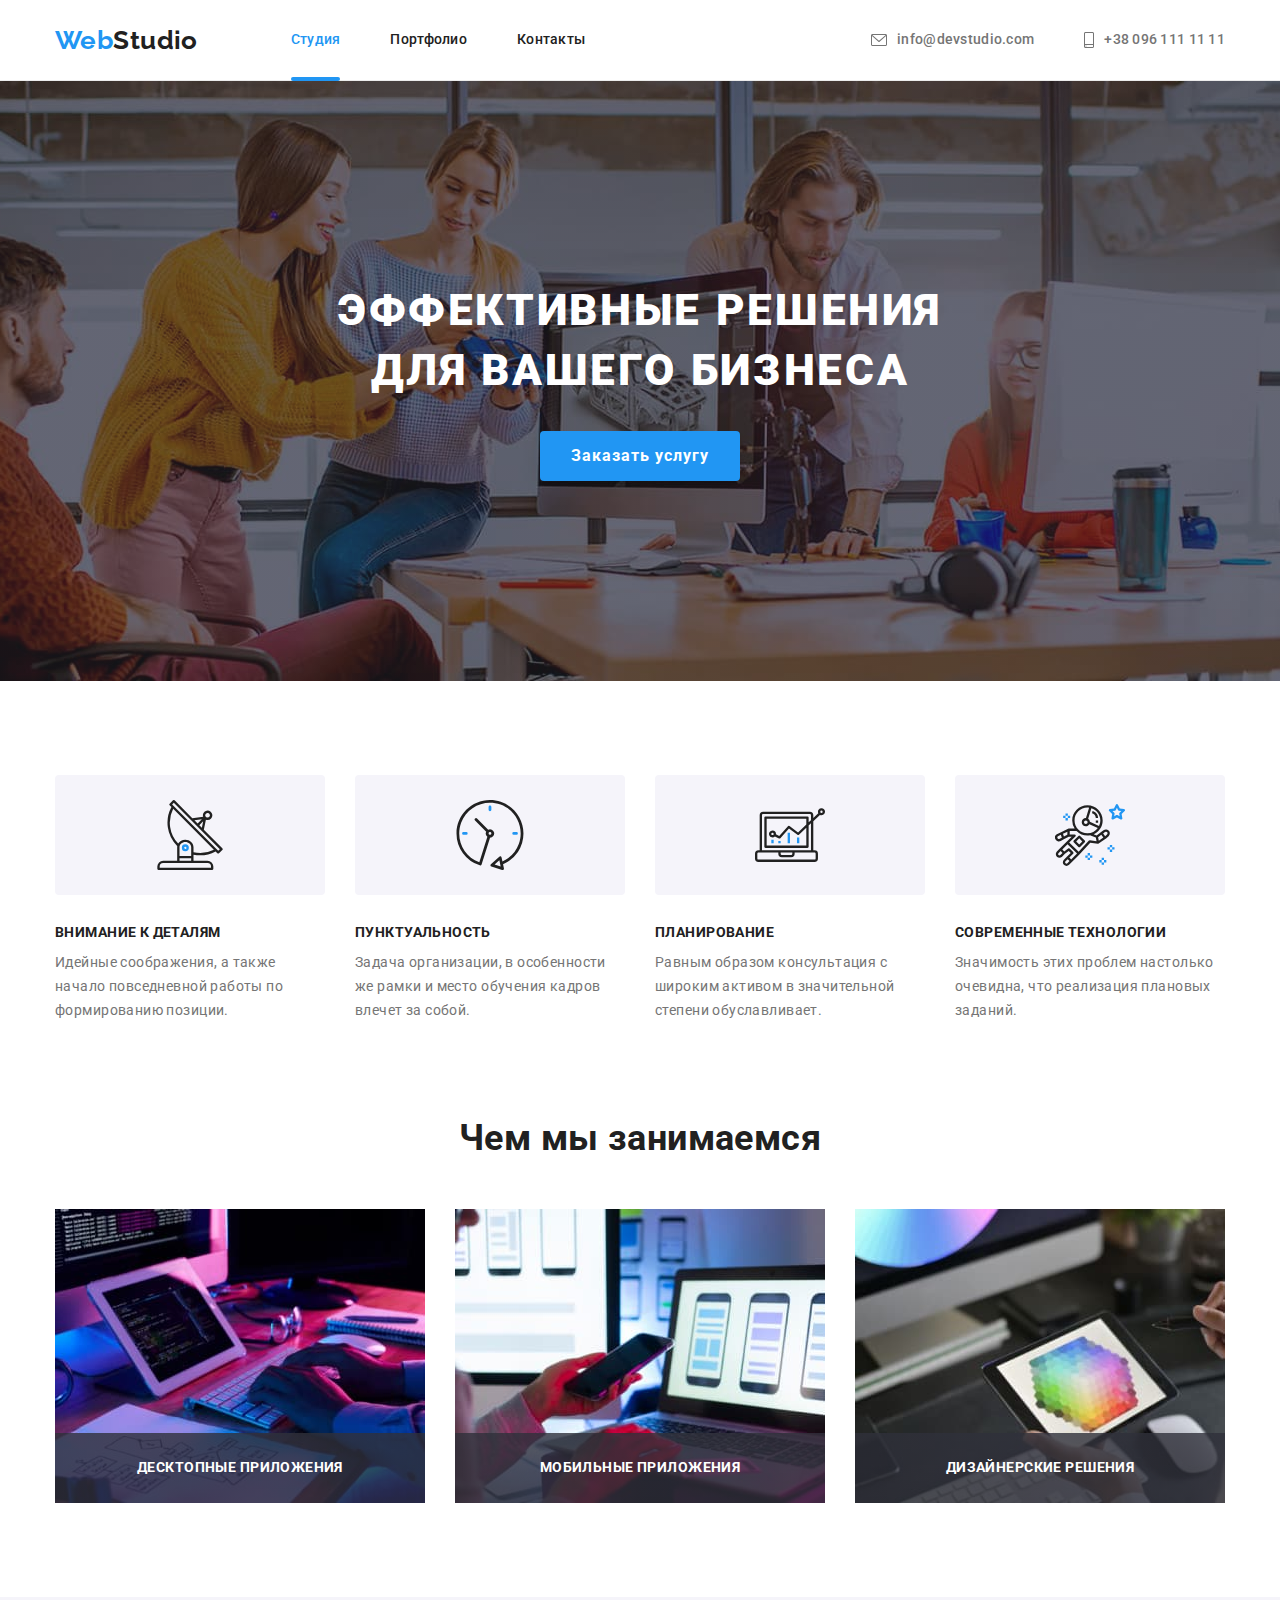
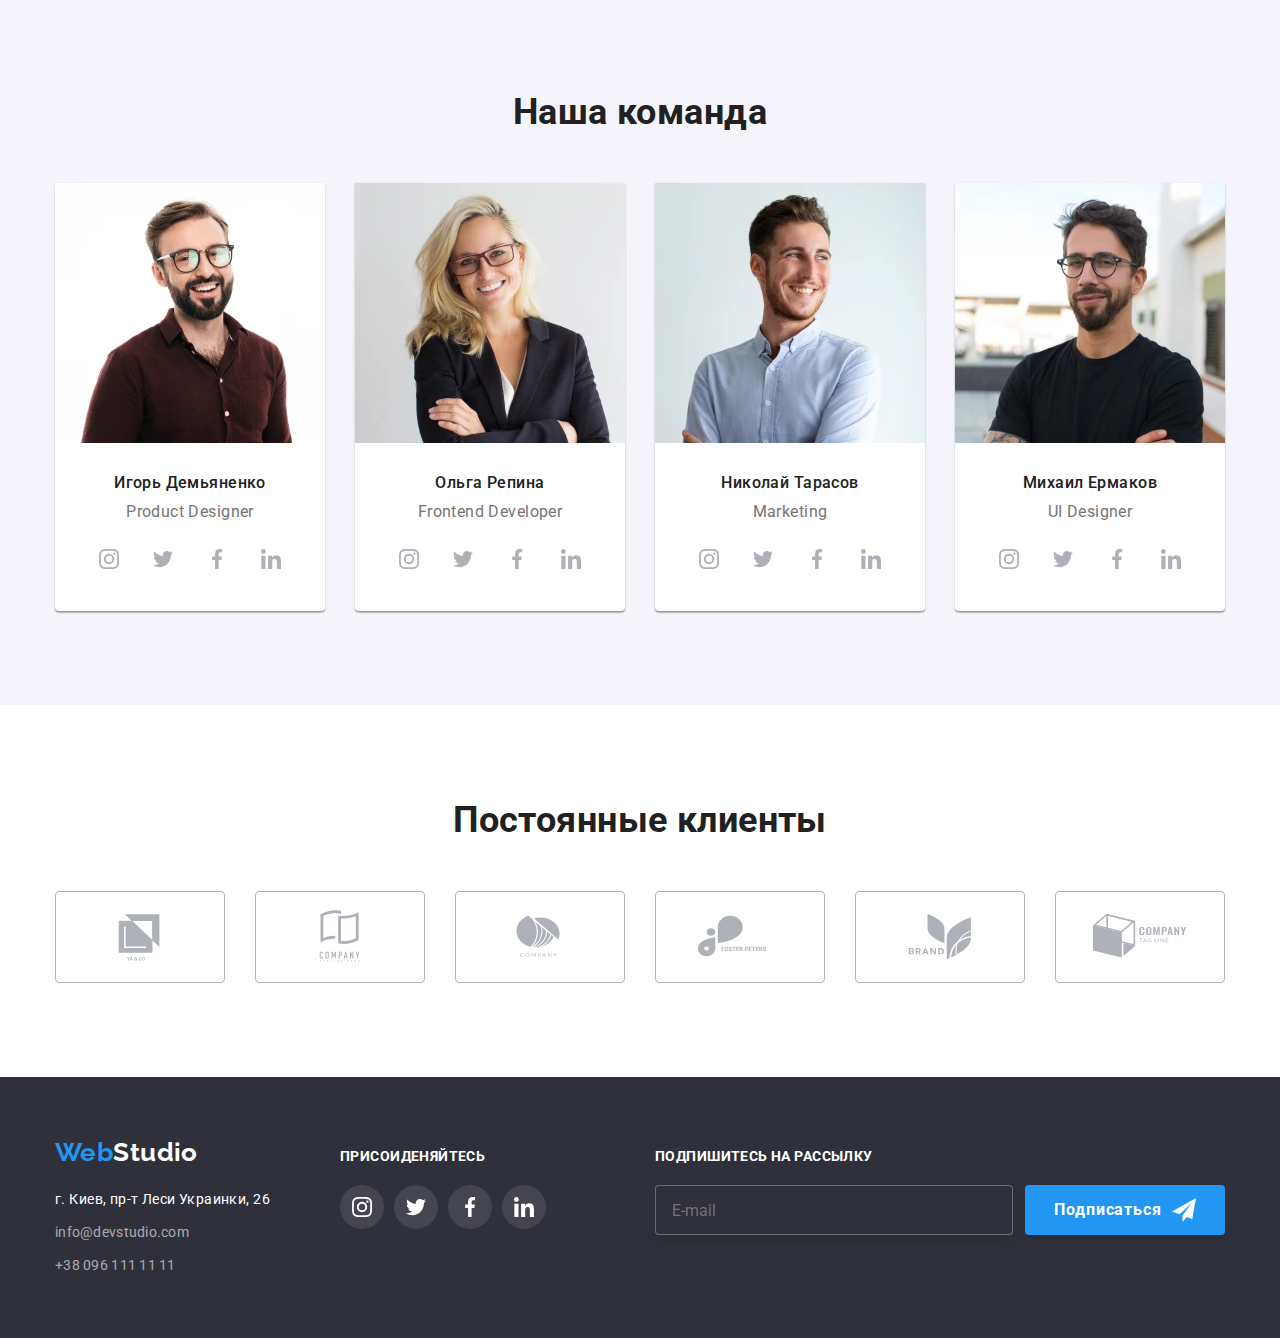
==== commit c083475a: "123" ====
--- a/index.html
+++ b/index.html
@@ -26,6 +26,51 @@
         <a href="./index.html" class="logo header__logo link">
           Web<span class="logo__scnd-txt">Studio</span></a
         >
+        <button class="mobile-menu__btn" type="button" data-menu-button>
+          <svg class="mobile-menu__icon" width="40" height="40">
+            <use class="mobile-menu__open" href="./images/icons/icons.svg#mobile-menu"></use>
+            <use class="mobile-menu__close" href="./images/icons/icons.svg#mobile-menu-close"></use>
+          </svg>
+        </button>
+        <div class="mobile-menu" data-menu>
+          <ul class="list mobile-menu__nav">
+            <li class="mobile-menu__nav-item">
+              <a class="mobile-menu__nav-link link mobile-menu__current-link" href="./index.html"
+                >Студия</a
+              >
+            </li>
+            <li class="mobile-menu__nav-item">
+              <a class="mobile-menu__nav-link link" href="./portfolio.html">Портфолио</a>
+            </li>
+            <li class="mobile-menu__nav-item">
+              <a class="mobile-menu__nav-link link" href="#mobile-menu__contacts">Контакты</a>
+            </li>
+          </ul>
+          <ul class="list mobile-menu__contacts" id="mobile-menu__contacts">
+            <li class="mobile-menu__contact-item">
+              <a class="link mobile-menu__contact-link accent" href="">+38 096 111 11 11</a>
+            </li>
+            <li class="mobile-menu__contact-item">
+              <a class="link mobile-menu__contact-link" href="mailto:info@devstudio.com"
+                >info@devstudio.com</a
+              >
+            </li>
+          </ul>
+          <ul class="list mobile-menu__socials">
+            <li class="mobile-menu__socials-item">
+              <a class="mobile-menu__socials-item-link link" href="">Instagram</a>
+            </li>
+            <li class="mobile-menu__socials-item">
+              <a class="mobile-menu__socials-item-link link" href="">Twitter</a>
+            </li>
+            <li class="mobile-menu__socials-item">
+              <a class="mobile-menu__socials-item-link link" href="">Facebook</a>
+            </li>
+            <li class="mobile-menu__socials-item">
+              <a class="mobile-menu__socials-item-link link" href="">Linkedin</a>
+            </li>
+          </ul>
+        </div>
         <nav class="header__navigation">
           <ul class="list header__nav-links flex-centered">
             <li>
@@ -36,7 +81,7 @@
               >
             </li>
             <li><a href="./portfolio.html" class="header__navigation-link link">Портфолио</a></li>
-            <li><a href="#" class="header__navigation-link link">Контакты</a></li>
+            <li><a href="#adress" class="header__navigation-link link">Контакты</a></li>
           </ul>
         </nav>
         <ul class="list header__contacts">
@@ -135,8 +180,8 @@
                     required
                   />
                   <span class="checkbox-custom"></span>
-                  Соглашаюсь с рассылкой и принимаю
-                  <a class="agreement-cond" href="./index.html"> Условия договора</a>
+                  <span>Соглашаюсь с рассылкой и принимаю</span>
+                  <a class="agreement-cond" href="./index.html">Условия договора</a>
                 </label>
                 <button type="submit" class="btn">Отправить</button>
               </form>
@@ -243,15 +288,20 @@
           <h2 class="sections-title">Наша команда</h2>
           <ul class="employees-list list">
             <li class="employees-list__item">
-              <img
-                srcset="
-                  ./images/teammates-photo/ihor.jpg    1x,
-                  ./images/teammates-photo/ihor@2x.jpg 2x
-                "
-                src="./images/teammates-photo/ihor.jpg"
-                alt="Фото учасника команды. Игорь Демьяненко"
-                width="450"
-              />
+              <picture>
+                <source media="(min-width: 1200px)" srcset="./images/teammates-photo/team-ph-1_lg.webp 1x, ./images/teammates-photo/team-ph-1_lg@2x.webp 2x" type="image/webp" />
+                <source media="(min-width: 1200px)" srcset="./images/teammates-photo/team-ph-1_lg.jpeg 1x, ./images/teammates-photo/team-ph-1_lg@2x.jpeg 2x" type="image/jpeg" />
+                <source media="(min-width: 768px)" srcset="./images/teammates-photo/team-ph-1_md.webp 1x, ./images/teammates-photo/team-ph-1_md@2x.webp 2x" type="image/webp" />
+                <source media="(min-width: 768px)" srcset="./images/teammates-photo/team-ph-1_md.jpeg 1x, ./images/teammates-photo/team-ph-1_md@2x.jpeg 2x" type="image/jpeg" />
+                <source media="(max-width: 767px)" srcset="./images/teammates-photo/team-ph-1_sm.webp 1x, ./images/teammates-photo/team-ph-1_sm@2x.webp 2x" type="image/webp" />
+                <source media="(max-width: 767px)" srcset="./images/teammates-photo/team-ph-1_sm.jpeg 1x, ./images/teammates-photo/team-ph-1_sm@2x.jpeg 2x" type="image/jpeg" />
+                <img
+                  src="./images/teammates-photo/team-ph-1_sm.jpg"
+                  alt="Фото учасника команды. Игорь Демьяненко"
+                  width="450"
+                  height="460"
+                />
+              </picture>
               <div class="employees-list__meta">
                 <h3 class="employees-list__title">Игорь Демьяненко</h3>
                 <p class="employees-list__position" lang="en">Product Designer</p>
@@ -308,15 +358,19 @@
               </div>
             </li>
             <li class="employees-list__item">
-              <img
-                srcset="
-                  ./images/teammates-photo/olha.jpg    1x,
-                  ./images/teammates-photo/olha@2x.jpg 2x
-                "
-                src="./images/teammates-photo/olha.jpg"
+              <picture>
+                <source media="(min-width: 1200px)" srcset="./images/teammates-photo/team-ph-2_lg.webp 1x, ./images/teammates-photo/team-ph-2_lg@2x.webp 2x" type="image/webp" />
+                <source media="(min-width: 1200px)" srcset="./images/teammates-photo/team-ph-2_lg.jpeg 1x, ./images/teammates-photo/team-ph-2_lg@2x.jpeg 2x" type="image/jpeg" />
+                <source media="(min-width: 768px)" srcset="./images/teammates-photo/team-ph-2_md.webp 1x, ./images/teammates-photo/team-ph-2_md@2x.webp 2x" type="image/webp" />
+                <source media="(min-width: 768px)" srcset="./images/teammates-photo/team-ph-2_md.jpeg 1x, ./images/teammates-photo/team-ph-2_md@2x.jpeg 2x" type="image/jpeg" />
+                <source media="(max-width: 767px)" srcset="./images/teammates-photo/team-ph-2_sm.webp 1x, ./images/teammates-photo/team-ph-2_sm@2x.webp 2x" type="image/webp" />
+                <source media="(max-width: 767px)" srcset="./images/teammates-photo/team-ph-2_sm.jpeg 1x, ./images/teammates-photo/team-ph-2_sm@2x.jpeg 2x" type="image/jpeg" />
+                <img
+                src="./images/teammates-photo/team-ph-2_sm.jpg"
                 alt="Фото учасника команды. Ольга Репина"
-                width="450"
+                width="450" height="460"
               />
+              </picture>       
               <div class="employees-list__meta">
                 <h3 class="employees-list__title">Ольга Репина</h3>
                 <p class="employees-list__position" lang="en">Frontend Developer</p>
@@ -373,15 +427,21 @@
               </div>
             </li>
             <li class="employees-list__item">
-              <img
-                srcset="
-                  ./images/teammates-photo/nikolay.jpg    1x,
-                  ./images/teammates-photo/nikolay@2x.jpg 2x
-                "
-                src="./images/teammates-photo/nikolay.jpg"
+              <picture>
+                <source media="(min-width: 1200px)" srcset="./images/teammates-photo/team-ph-3_lg.webp 1x, ./images/teammates-photo/team-ph-3_lg@2x.webp 2x" type="image/webp" />
+                <source media="(min-width: 1200px)" srcset="./images/teammates-photo/team-ph-3_lg.jpeg 1x, ./images/teammates-photo/team-ph-3_lg@2x.jpeg 2x" type="image/jpeg" />
+                <source media="(min-width: 768px)" srcset="./images/teammates-photo/team-ph-3_md.webp 1x, ./images/teammates-photo/team-ph-3_md@2x.webp 2x" type="image/webp" />
+                <source media="(min-width: 768px)" srcset="./images/teammates-photo/team-ph-3_md.jpeg 1x, ./images/teammates-photo/team-ph-3_md@2x.jpeg 2x" type="image/jpeg" />
+                <source media="(max-width: 767px)" srcset="./images/teammates-photo/team-ph-3_sm.webp 1x, ./images/teammates-photo/team-ph-3_sm@2x.webp 2x" type="image/webp" />
+                <source media="(max-width: 767px)" srcset="./images/teammates-photo/team-ph-3_sm.jpeg 1x, ./images/teammates-photo/team-ph-3_sm@2x.jpeg 2x" type="image/jpeg" />
+                         <img
+                src="./images/teammates-photo/team-ph-3_sm.jpg"
                 alt="Фото учасника команды.Николай Тарасов."
-                width="450"
+                width="450" height="460"
               />
+              
+              </picture>       
+     
 
               <div class="employees-list__meta">
                 <h3 class="employees-list__title">Николай Тарасов</h3>
@@ -439,12 +499,15 @@
               </div>
             </li>
             <li class="employees-list__item">
-              <img
-                srcset="
-                  ./images/teammates-photo/mykhayl.jpg    1x,
-                  ./images/teammates-photo/mykhayl@2x.jpg 2x
-                "
-                src="./images/teammates-photo/mykhayl.jpg"
+              <picture>
+                <source media="(min-width: 1200px)" srcset="./images/teammates-photo/team-ph-4_lg.webp 1x, ./images/teammates-photo/team-ph-4_lg@2x.webp 2x" type="image/webp" />
+                <source media="(min-width: 1200px)" srcset="./images/teammates-photo/team-ph-4_lg.jpeg 1x, ./images/teammates-photo/team-ph-4_lg@2x.jpeg 2x" type="image/jpeg" />
+                <source media="(min-width: 768px)" srcset="./images/teammates-photo/team-ph-4_md.webp 1x, ./images/teammates-photo/team-ph-4_md@2x.webp 2x" type="image/webp" />
+                <source media="(min-width: 768px)" srcset="./images/teammates-photo/team-ph-4_md.jpeg 1x, ./images/teammates-photo/team-ph-4_md@2x.jpeg 2x" type="image/jpeg" />
+                <source media="(max-width: 767px)" srcset="./images/teammates-photo/team-ph-4_sm.webp 1x, ./images/teammates-photo/team-ph-4_sm@2x.webp 2x" type="image/webp" />
+                <source media="(max-width: 767px)" srcset="./images/teammates-photo/team-ph-4_sm.jpeg 1x, ./images/teammates-photo/team-ph-4_sm@2x.jpeg 2x" type="image/jpeg" />
+                 <img
+                src="./images/teammates-photo/team-ph-4_sm.jpg"
                 alt="Фото учасника команды. Михаил Ермаков"
                 width="450"
               />
@@ -586,81 +649,81 @@
       <div class="container footer__container">
         <div class="footer__tablet-thumb">
           <div class="footer__line-item">
-          <a href="./index.html" class="logo footer__logo link"
-            >Web<span class="logo__scnd-txt logo__scnd-txt--invers-color">Studio</span></a
-          >
-          <address>
-            <ul class="list address-links">
-              <li class="address-links__item">
+            <a href="./index.html" class="logo footer__logo link"
+              >Web<span class="logo__scnd-txt logo__scnd-txt--invers-color">Studio</span></a
+            >
+            <address id="adress">
+              <ul class="list address-links">
+                <li class="address-links__item">
+                  <a
+                    class="address-links__address link"
+                    href="https://goo.gl/maps/YjMtobuVedqzEs7B6"
+                    target="_blank"
+                    rel="noreferrer noopener"
+                    >г. Киев, пр-т Леси Украинки, 26</a
+                  >
+                </li>
+                <li class="address-links__item">
+                  <a class="footer__contact link" href="mailto:info@devstudio.com"
+                    >info@devstudio.com</a
+                  >
+                </li>
+                <li class="address-links__item">
+                  <a class="footer__contact link" href="tel:+380961111111">+38 096 111 11 11</a>
+                </li>
+              </ul>
+            </address>
+          </div>
+          <div class="footer__soc-block">
+            <strong class="footer__connect-txt">Присоиденяйтесь</strong>
+            <ul class="list-social-connection list flex-centered">
+              <li class="list-social-connection__item">
                 <a
-                  class="address-links__address link"
-                  href="https://goo.gl/maps/YjMtobuVedqzEs7B6"
-                  target="_blank"
+                  href=""
+                  class="list-social-connection__link list-social-connection__link--inverse-bgc"
                   rel="noreferrer noopener"
-                  >г. Киев, пр-т Леси Украинки, 26</a
+                  aria-label="Company instagram"
                 >
+                  <svg class="list-social-connection__icon" width="20" height="20">
+                    <use href="./images/icons/icons.svg#icon-instagram"></use>
+                  </svg>
+                </a>
               </li>
-              <li class="address-links__item">
-                <a class="footer__contact link" href="mailto:info@devstudio.com"
-                  >info@devstudio.com</a
-                >
+              <li class="list-social-connection__item">
+                <a
+                  href=""
+                  class="list-social-connection__link list-social-connection__link--inverse-bgc"
+                  rel="noreferrer noopener"
+                  aria-label="Company twitter"
+                  ><svg class="list-social-connection__icon" width="20" height="20">
+                    <use href="./images/icons/icons.svg#icon-twitter"></use>
+                  </svg>
+                </a>
               </li>
-              <li class="address-links__item">
-                <a class="footer__contact link" href="tel:+380961111111">+38 096 111 11 11</a>
+              <li class="list-social-connection__item">
+                <a
+                  href=""
+                  class="list-social-connection__link list-social-connection__link--inverse-bgc"
+                  rel="noreferrer noopener"
+                  aria-label="Company facebook"
+                  ><svg class="list-social-connection__icon" width="20" height="20">
+                    <use href="./images/icons/icons.svg#icon-facebook"></use>
+                  </svg>
+                </a>
+              </li>
+              <li class="list-social-connection__item">
+                <a
+                  href=""
+                  class="list-social-connection__link list-social-connection__link--inverse-bgc"
+                  rel="noreferrer noopener"
+                  aria-label="Company linkedin"
+                  ><svg class="list-social-connection__icon" width="20" height="20">
+                    <use href="./images/icons/icons.svg#icon-linkedin"></use>
+                  </svg>
+                </a>
               </li>
             </ul>
-          </address>
-        </div>
-        <div class="footer__soc-block">
-          <strong class="footer__connect-txt">Присоиденяйтесь</strong>
-          <ul class="list-social-connection list flex-centered">
-            <li class="list-social-connection__item">
-              <a
-                href=""
-                class="list-social-connection__link list-social-connection__link--inverse-bgc"
-                rel="noreferrer noopener"
-                aria-label="Company instagram"
-              >
-                <svg class="list-social-connection__icon" width="20" height="20">
-                  <use href="./images/icons/icons.svg#icon-instagram"></use>
-                </svg>
-              </a>
-            </li>
-            <li class="list-social-connection__item">
-              <a
-                href=""
-                class="list-social-connection__link list-social-connection__link--inverse-bgc"
-                rel="noreferrer noopener"
-                aria-label="Company twitter"
-                ><svg class="list-social-connection__icon" width="20" height="20">
-                  <use href="./images/icons/icons.svg#icon-twitter"></use>
-                </svg>
-              </a>
-            </li>
-            <li class="list-social-connection__item">
-              <a
-                href=""
-                class="list-social-connection__link list-social-connection__link--inverse-bgc"
-                rel="noreferrer noopener"
-                aria-label="Company facebook"
-                ><svg class="list-social-connection__icon" width="20" height="20">
-                  <use href="./images/icons/icons.svg#icon-facebook"></use>
-                </svg>
-              </a>
-            </li>
-            <li class="list-social-connection__item">
-              <a
-                href=""
-                class="list-social-connection__link list-social-connection__link--inverse-bgc"
-                rel="noreferrer noopener"
-                aria-label="Company linkedin"
-                ><svg class="list-social-connection__icon" width="20" height="20">
-                  <use href="./images/icons/icons.svg#icon-linkedin"></use>
-                </svg>
-              </a>
-            </li>
-          </ul>
-        </div>
+          </div>
         </div>
         <div class="footer__connect-block">
           <strong class="footer__connect-txt">Подпишитесь на рассылку</strong>
@@ -683,5 +746,6 @@
       </div>
     </footer>
     <script src="./js/modal.js"></script>
+    <script src="./js/menu.js"></script>
   </body>
 </html>
--- a/css/main.min.css
+++ b/css/main.min.css
@@ -1 +1 @@
-:root{--prime-bg-color: #ffffff;--footer-bg-color: #2F303A;--third-bg-color: #F5F4FA;--primary-txt-color: #757575;--secondary-txt-color: #212121;--focus-color: #2196F3;--btn-hv-color: #188CE8;--transaction-time: cubic-bezier(0.4, 0, 0.2, 1)}.visually-hidden{position:absolute;width:1px;height:1px;margin:-1px;border:0;padding:0;white-space:nowrap;-webkit-clip-path:inset(100%);clip-path:inset(100%);clip:rect(0 0 0 0);overflow:hidden}body{background-color:var(--prime-bg-color);color:var(--primary-txt-color);font-family:"Roboto",sans-serif;font-size:14px;line-height:1.14;letter-spacing:.03em}h1,h2,h3,h4,h5,h6,p{margin:0}img{display:block;max-width:100%;height:auto}address{font-style:normal}.list{list-style:none;font-style:normal;padding:0;margin:0}.link{text-decoration:none}.flex-centered{display:-webkit-box;display:-ms-flexbox;display:flex;-webkit-box-align:center;-ms-flex-align:center;align-items:center;-webkit-box-pack:center;-ms-flex-pack:center;justify-content:center}.section{padding-top:60px;padding-bottom:60px;min-width:480px}@media screen and (min-width: 1200px){.section{padding-top:94px;padding-bottom:94px}}.section--padding-top-reset{padding-top:0px}.section--bgc-change{background-color:var(--third-bg-color)}.container{margin-left:auto;margin-right:auto;width:480px;padding-left:15px;padding-right:15px}@media screen and (min-width: 768px){.container{width:768px}}@media screen and (min-width: 1200px){.container{width:1200px}}.contact{display:-webkit-box;display:-ms-flexbox;display:flex;-webkit-box-align:center;-ms-flex-align:center;align-items:center;-webkit-box-pack:center;-ms-flex-pack:center;justify-content:center;font-weight:500;letter-spacing:.02em;color:inherit;-webkit-transition:color 250ms var(--transaction-time);transition:color 250ms var(--transaction-time)}.contact:hover,.contact:focus{color:var(--focus-color)}.logo{font-family:"Raleway",sans-serif;font-weight:700;font-size:26px;line-height:1.19;color:var(--focus-color)}.btn{display:-webkit-box;display:-ms-flexbox;display:flex;-webkit-box-align:center;-ms-flex-align:center;align-items:center;-webkit-box-pack:center;-ms-flex-pack:center;justify-content:center;margin-right:auto;margin-left:auto;width:200px;height:50px;font-weight:700;font-size:16px;line-height:1.88;letter-spacing:.06em;background-color:var(--focus-color);color:var(--prime-bg-color);border:none;-webkit-box-shadow:0px 4px 4px rgba(0,0,0,.15);box-shadow:0px 4px 4px rgba(0,0,0,.15);border-radius:4px;cursor:pointer;-webkit-transition:background-color 250ms var(--transaction-time),-webkit-box-shadow 250ms var(--transaction-time);transition:background-color 250ms var(--transaction-time),-webkit-box-shadow 250ms var(--transaction-time);transition:background-color 250ms var(--transaction-time),box-shadow 250ms var(--transaction-time);transition:background-color 250ms var(--transaction-time),box-shadow 250ms var(--transaction-time),-webkit-box-shadow 250ms var(--transaction-time)}.btn:hover,.btn:focus{background-color:var(--btn-hv-color);-webkit-box-shadow:0px 4px 4px rgba(0,0,0,.15);box-shadow:0px 4px 4px rgba(0,0,0,.15);border-radius:4px}.sections-title{margin-bottom:50px;font-weight:700;font-size:28px;line-height:1.17;text-align:center;color:var(--secondary-txt-color)}@media screen and (min-width: 1200px){.sections-title{font-size:36px}}.list-social-connection{display:-webkit-inline-box;display:-ms-inline-flexbox;display:inline-flex;-webkit-box-pack:center;-ms-flex-pack:center;justify-content:center;gap:10px}.list-social-connection__link{display:-webkit-inline-box;display:-ms-inline-flexbox;display:inline-flex;-webkit-box-pack:center;-ms-flex-pack:center;justify-content:center;-webkit-box-align:center;-ms-flex-align:center;align-items:center;width:44px;height:44px;color:#afb1b8;border-radius:50%;-webkit-transition:color 250ms var(--transaction-time),background-color 250ms var(--transaction-time);transition:color 250ms var(--transaction-time),background-color 250ms var(--transaction-time)}.list-social-connection__link--inverse-bgc{color:var(--prime-bg-color);background-color:rgba(255,255,255,.1)}.list-social-connection__link:hover,.list-social-connection__link:focus{background-color:var(--focus-color);color:var(--prime-bg-color)}.list-social-connection__icon{fill:currentColor}.buttons{-webkit-box-pack:center;-ms-flex-pack:center;justify-content:center;margin-bottom:56px}.buttons>li:not(:last-child){margin-right:8px}.secondary-btn{padding:6px 22px;font-family:inherit;font-weight:500;font-size:16px;line-height:1.62;text-align:center;letter-spacing:inherit;color:var(--secondary-txt-color);background:var(--third-bg-color);border-radius:4px;border:none;cursor:pointer;-webkit-transition:background-color 250ms var(--transaction-time),color 250ms var(--transaction-time),-webkit-box-shadow 250ms var(--transaction-time);transition:background-color 250ms var(--transaction-time),color 250ms var(--transaction-time),-webkit-box-shadow 250ms var(--transaction-time);transition:background-color 250ms var(--transaction-time),color 250ms var(--transaction-time),box-shadow 250ms var(--transaction-time);transition:background-color 250ms var(--transaction-time),color 250ms var(--transaction-time),box-shadow 250ms var(--transaction-time),-webkit-box-shadow 250ms var(--transaction-time)}.secondary-btn:hover,.secondary-btn:focus{color:var(--prime-bg-color);background-color:var(--focus-color);-webkit-box-shadow:0px 3px 1px rgba(0,0,0,.1),0px 1px 2px rgba(0,0,0,.08),0px 2px 2px rgba(0,0,0,.12);box-shadow:0px 3px 1px rgba(0,0,0,.1),0px 1px 2px rgba(0,0,0,.08),0px 2px 2px rgba(0,0,0,.12)}.header{border-bottom:#ececec 1px solid;padding-top:16px;padding-bottom:16px}@media screen and (min-width: 768px){.header{padding-top:0px;padding-bottom:0px}}.header__container{display:-webkit-box;display:-ms-flexbox;display:flex;-webkit-box-align:center;-ms-flex-align:center;align-items:center;-webkit-box-pack:justify;-ms-flex-pack:justify;justify-content:space-between}@media screen and (min-width: 768px){.header__container{-webkit-box-pack:center;-ms-flex-pack:center;justify-content:center}}.header__logo{display:block;margin-right:88px}@media screen and (min-width: 1200px){.header__logo{margin-right:93px}}.logo__scnd-txt{color:var(--secondary-txt-color)}.logo__scnd-txt--invers-color{color:var(--prime-bg-color)}.header__navigation{display:-webkit-box;display:-ms-flexbox;display:flex;-webkit-box-align:center;-ms-flex-align:center;align-items:center;-webkit-box-pack:center;-ms-flex-pack:center;justify-content:center}@media screen and (max-width: 767px){.header__navigation{display:none}}.header__navigation-link{display:block;position:relative;padding-top:32px;padding-bottom:32px;font-weight:500;letter-spacing:.02em;color:var(--secondary-txt-color);-webkit-transition:color 250ms var(--transaction-time);transition:color 250ms var(--transaction-time)}.header__navigation-link:hover,.header__navigation-link:focus{color:var(--focus-color)}.header__navigation-link--current{color:var(--focus-color)}.header__navigation-link--current::after{content:"";display:block;position:absolute;bottom:-1px;width:100%;height:4px;background-color:var(--focus-color);border-radius:2px}.header__contacts{margin-left:auto}@media screen and (max-width: 767px){.header__contacts{display:none}}@media screen and (min-width: 768px)and (max-width: 1199px){.header__contacts{display:block;-webkit-box-pack:left;-ms-flex-pack:left;justify-content:left}}@media screen and (min-width: 1200px){.header__contacts{display:-webkit-box;display:-ms-flexbox;display:flex;-webkit-box-pack:center;-ms-flex-pack:center;justify-content:center;-webkit-box-align:center;-ms-flex-align:center;align-items:center}}.header__contact-item{display:-webkit-box;display:-ms-flexbox;display:flex}.header__contact-item:hover,.header__contact-item:focus{color:var(--focus-color)}@media screen and (min-width: 768px)and (max-width: 1199px){.header__contact-item{margin-bottom:10px}}@media screen and (min-width: 1200px){.header__contact-item{-webkit-box-pack:center;-ms-flex-pack:center;justify-content:center;-webkit-box-align:center;-ms-flex-align:center;align-items:center}}.header__contact-item:last-of-type{margin-bottom:0px}.header__contact-icon{fill:currentColor;margin-right:8px}@media screen and (min-width: 1200px){.header__contact-icon{margin-right:10px}}.header__nav-links,.header__contacts{gap:50px}.hero{min-width:480px;max-width:1600px;height:400px;margin-right:auto;margin-left:auto;padding-top:118px;padding-bottom:118px;text-align:center;background-repeat:no-repeat;background-position:center;background-size:cover;background-color:#c4c4c4;background-image:-webkit-gradient(linear, left top, left bottom, from(rgba(47, 48, 58, 0.4)), to(rgba(47, 48, 58, 0.4))),url(../images/bgc-img/hero-section-mob.jpg);background-image:linear-gradient(rgba(47, 48, 58, 0.4), rgba(47, 48, 58, 0.4)),url(../images/bgc-img/hero-section-mob.jpg)}@media screen and (min-device-pixel-ratio: 2),screen and (-webkit-min-device-pixel-ratio: 2),screen and (min-resolution: 192dpi),screen and (min-resolution: 2dppx){.hero .hero{background-image:url(../images/bgc-img/hero-section-mob@2x.jpg)}}@media screen and (min-width: 768px){.hero{background-image:-webkit-gradient(linear, left top, left bottom, from(rgba(47, 48, 58, 0.4)), to(rgba(47, 48, 58, 0.4))),url(../images/bgc-img/hero-section-tab.jpg);background-image:linear-gradient(rgba(47, 48, 58, 0.4), rgba(47, 48, 58, 0.4)),url(../images/bgc-img/hero-section-tab.jpg)}}@media screen and (min-width: 768px)and (min-device-pixel-ratio: 2),screen and (min-width: 768px)and (-webkit-min-device-pixel-ratio: 2),screen and (min-width: 768px)and (min-resolution: 192dpi),screen and (min-width: 768px)and (min-resolution: 2dppx){.hero .hero{background-image:url(../images/bgc-img/hero-section-tab@2x.jpg)}}@media screen and (min-width: 1200px){.hero{height:600px;padding-top:200px;padding-bottom:200px;background-image:-webkit-gradient(linear, left top, left bottom, from(rgba(47, 48, 58, 0.4)), to(rgba(47, 48, 58, 0.4))),url(../images/bgc-img/hero-section.jpg);background-image:linear-gradient(rgba(47, 48, 58, 0.4), rgba(47, 48, 58, 0.4)),url(../images/bgc-img/hero-section.jpg)}}@media screen and (min-width: 1200px)and (min-device-pixel-ratio: 2),screen and (min-width: 1200px)and (-webkit-min-device-pixel-ratio: 2),screen and (min-width: 1200px)and (min-resolution: 192dpi),screen and (min-width: 1200px)and (min-resolution: 2dppx){.hero .hero{background-image:url(../images/bgc-img/hero-section@2x.jpg)}}.hero-title{margin-bottom:30px;width:360px;margin-right:auto;margin-left:auto;font-weight:900;font-size:26px;line-height:1.61;text-align:center;letter-spacing:.06em;text-transform:uppercase;color:var(--prime-bg-color)}@media screen and (min-width: 1200px){.hero-title{width:696px;font-size:44px;line-height:1.36}}.backdrop{position:fixed;top:0;left:0;z-index:50;width:100vw;height:100vh;background-color:rgba(0,0,0,.2);opacity:1;-webkit-transition:opacity 250ms var(--transaction-time);transition:opacity 250ms var(--transaction-time);overflow-y:scroll}.backdrop.is-hidden{opacity:0;pointer-events:none}.backdrop.is-hidden .modal{-webkit-transform:translate(-50%, -50%) scale(0.5);transform:translate(-50%, -50%) scale(0.5);opacity:0}.modal{position:absolute;top:50%;left:50%;padding:40px;width:450px;height:609px;background:var(--prime-bg-color);-webkit-box-shadow:0px 1px 3px rgba(0,0,0,.12),0px 1px 1px rgba(0,0,0,.14),0px 2px 1px rgba(0,0,0,.2);box-shadow:0px 1px 3px rgba(0,0,0,.12),0px 1px 1px rgba(0,0,0,.14),0px 2px 1px rgba(0,0,0,.2);border-radius:4px;-webkit-transform:translate(-50%, -50%) scale(1);transform:translate(-50%, -50%) scale(1);opacity:1;-webkit-transition:opacity 250ms var(--transaction-time),-webkit-transform 250ms var(--transaction-time);transition:opacity 250ms var(--transaction-time),-webkit-transform 250ms var(--transaction-time);transition:transform 250ms var(--transaction-time),opacity 250ms var(--transaction-time);transition:transform 250ms var(--transaction-time),opacity 250ms var(--transaction-time),-webkit-transform 250ms var(--transaction-time)}@media screen and (min-width: 1200px){.modal{width:528px;height:581px}}.user-feedback-form{width:100%}.form-message{display:inline-block;margin-bottom:12px;font-weight:700;font-size:20px;line-height:1.15;text-align:center;color:var(--secondary-txt-color);letter-spacing:inherit}.form-input{display:-webkit-box;display:-ms-flexbox;display:flex;-webkit-box-orient:vertical;-webkit-box-direction:normal;-ms-flex-direction:column;flex-direction:column;text-align:left;margin-bottom:10px}.form-input:last-of-type{margin-bottom:20px}.input-label{font-size:12px;letter-spacing:.01em;margin-bottom:4px;cursor:pointer}.input-field{width:100%;padding-top:12px;padding-bottom:12px;padding-left:42px;padding-right:12px;height:40px;border:1px solid rgba(33,33,33,.2);border-radius:4px;outline:rgba(0,0,0,0);-webkit-transition:border-color 250ms var(--transaction-time);transition:border-color 250ms var(--transaction-time);cursor:pointer}.input-field:hover,.input-field:focus{border-color:var(--focus-color)}.input-field:hover:hover+.form-icon,.input-field:hover:focus+.form-icon,.input-field:focus:hover+.form-icon,.input-field:focus:focus+.form-icon{color:var(--focus-color)}.input-string{display:inline-block;position:relative;color:#000}.form-icon{position:absolute;left:15px;top:50%;-webkit-transform:translateY(-50%);transform:translateY(-50%);fill:currentColor;-webkit-transition:color 250ms var(--transaction-time);transition:color 250ms var(--transaction-time);cursor:pointer}.comment-field{height:120px;resize:none;padding:12px 16px;border:1px solid rgba(33,33,33,.2);border-radius:4px;outline:rgba(0,0,0,0)}.comment-field:hover,.comment-field:focus{border-color:var(--focus-color)}.user-agreement-txt{display:-webkit-inline-box;display:-ms-inline-flexbox;display:inline-flex;-webkit-box-align:center;-ms-flex-align:center;align-items:center;-webkit-user-select:none;-moz-user-select:none;-ms-user-select:none;user-select:none;margin-bottom:30px;font-size:12px;line-height:1.17}@media screen and (min-width: 1200px){.user-agreement-txt{font-size:inherit;line-height:1.71}}.checkbox-custom{width:16px;height:15px;margin-right:8px;background-image:url(../images/icons/custom-check-box-icons/icon-check-2.svg)}.checkbox:checked+.checkbox-custom{border-color:var(--focus-color);background-image:url(../images/icons/custom-check-box-icons/icon-check-1.svg);background-size:contain;background-origin:border-box;border-radius:2px}.agreement-cond{color:var(--focus-color)}.close-btn{display:-webkit-box;display:-ms-flexbox;display:flex;-webkit-box-align:center;-ms-flex-align:center;align-items:center;-webkit-box-pack:center;-ms-flex-pack:center;justify-content:center;padding:0;position:absolute;top:8px;right:8px;width:30px;height:30px;color:#000;border:1px solid rgba(0,0,0,.1);border-radius:50%;background-color:#fff;cursor:pointer;-webkit-transition:fill 250ms var(--transaction-time);transition:fill 250ms var(--transaction-time)}.close-btn:hover,.close-btn:focus{fill:var(--focus-color)}.why-list{gap:30px;display:-webkit-box;display:-ms-flexbox;display:flex;-ms-flex-wrap:wrap;flex-wrap:wrap}.why-list__item{display:block}@media screen and (min-width: 768px){.why-list__item{width:calc((100% - 60px)/2)}}@media screen and (min-width: 1200px){.why-list__item{width:calc((100% - 90px)/4)}}.why-list__meta{display:-webkit-box;display:-ms-flexbox;display:flex;-webkit-box-pack:center;-ms-flex-pack:center;justify-content:center;-webkit-box-align:center;-ms-flex-align:center;align-items:center;width:450px;height:120px;margin-bottom:30px;background:var(--third-bg-color);border-radius:4px}@media screen and (min-width: 768px){.why-list__meta{width:354px}}@media screen and (min-width: 1200px){.why-list__meta{width:270px}}.why-list__title{margin-bottom:10px;font-weight:700;font-size:14px;text-transform:uppercase;color:var(--secondary-txt-color)}@media screen and (max-width: 767px){.why-list__title{text-align:center}}.why-list__description{line-height:1.71}@media screen and (max-width: 1199px){.work{display:none}}.work-list{gap:30px}.work-list__item{position:relative}.work-list__desc{display:-webkit-box;display:-ms-flexbox;display:flex;-webkit-box-align:center;-ms-flex-align:center;align-items:center;-webkit-box-pack:center;-ms-flex-pack:center;justify-content:center;position:absolute;bottom:0px;width:100%;height:70px;background-image:-webkit-gradient(linear, left top, left bottom, from(rgba(47, 48, 58, 0.8)), to(rgba(47, 48, 58, 0.8)));background-image:linear-gradient(rgba(47, 48, 58, 0.8), rgba(47, 48, 58, 0.8));font-weight:700;text-transform:uppercase;color:var(--prime-bg-color)}.employees-list{display:-webkit-box;display:-ms-flexbox;display:flex;-webkit-box-pack:center;-ms-flex-pack:center;justify-content:center;-webkit-box-align:center;-ms-flex-align:center;align-items:center;-webkit-box-orient:vertical;-webkit-box-direction:normal;-ms-flex-direction:column;flex-direction:column;-ms-flex-wrap:wrap;flex-wrap:wrap;gap:30px}@media screen and (min-width: 768px){.employees-list{-webkit-box-orient:horizontal;-webkit-box-direction:normal;-ms-flex-direction:row;flex-direction:row}}.employees-list__item{max-width:450px;background-color:var(--prime-bg-color);text-align:center;-webkit-box-shadow:0px 1px 3px rgba(0,0,0,.12),0px 1px 1px rgba(0,0,0,.14),0px 2px 1px rgba(0,0,0,.2);box-shadow:0px 1px 3px rgba(0,0,0,.12),0px 1px 1px rgba(0,0,0,.14),0px 2px 1px rgba(0,0,0,.2);border-radius:0px 0px 4px 4px}@media screen and (min-width: 768px){.employees-list__item{max-width:354px}}@media screen and (min-width: 768px){.employees-list__item{max-width:270px}}.employees-list__meta{padding-top:30px;padding-bottom:30px}.employees-list__title{margin-bottom:10px;font-weight:500;font-size:16px;line-height:1.19;color:var(--secondary-txt-color)}.employees-list__position{font-size:16px;line-height:1.19;margin-bottom:16px}.clients-list{display:-webkit-box;display:-ms-flexbox;display:flex;-ms-flex-wrap:wrap;flex-wrap:wrap;-webkit-box-pack:center;-ms-flex-pack:center;justify-content:center;-webkit-box-align:center;-ms-flex-align:center;align-items:center;gap:30px}.clients-list__logo{display:-webkit-box;display:-ms-flexbox;display:flex;-webkit-box-align:center;-ms-flex-align:center;align-items:center;-webkit-box-pack:center;-ms-flex-pack:center;justify-content:center;width:210px;height:92px;color:#afb1b8;border:1px solid #afb1b8;border-radius:4px;-webkit-transition:color 250ms var(--transaction-time),border-color 250ms var(--transaction-time);transition:color 250ms var(--transaction-time),border-color 250ms var(--transaction-time)}.clients-list__logo:hover,.clients-list__logo:focus{border-color:var(--focus-color);color:var(--focus-color)}@media screen and (min-width: 768px){.clients-list__logo{width:226px}}@media screen and (min-width: 1200px){.clients-list__logo{width:170px}}.clients-list__icon{fill:currentColor}.footer{min-width:480px;padding-top:60px;padding-bottom:60px;background-color:var(--footer-bg-color);text-align:center}@media screen and (min-width: 1200px){.footer{text-align:left}}@media screen and (min-width: 1200px){.footer__container{display:-webkit-box;display:-ms-flexbox;display:flex;-webkit-box-align:baseline;-ms-flex-align:baseline;align-items:baseline}}@media screen and (min-width: 1200px){.footer__line-item{margin-right:70px}}.footer__logo{display:inline-block;margin-bottom:20px}.address-links{text-align:center;margin-bottom:60px}@media screen and (min-width: 1200px){.address-links{margin-bottom:0px;text-align:left}}.address-links__item{display:block;margin-bottom:9px}.address-links__item:last-of-type{margin-bottom:0px}.address-links__address{font-style:normal;line-height:1.71;color:var(--prime-bg-color);-webkit-transition:color 250ms var(--transaction-time);transition:color 250ms var(--transaction-time)}.address-links__address:hover,.address-links__address:focus{color:var(--focus-color)}.footer__soc-block{margin-bottom:60px}@media screen and (min-width: 1200px){.footer__soc-block{margin-bottom:0px;margin-right:auto}}.footer__connect-txt{display:block;color:var(--prime-bg-color);text-transform:uppercase;margin-bottom:20px}.footer__contact{letter-spacing:.02em;font-weight:inherit;line-height:1.71;color:rgba(255,255,255,.6);-webkit-transition:color 250ms var(--transaction-time);transition:color 250ms var(--transaction-time)}.footer__contact:hover,.footer__contact:focus{color:var(--focus-color)}@media screen and (min-width: 768px){.footer__tablet-thumb{display:-webkit-box;display:-ms-flexbox;display:flex;-ms-flex-pack:distribute;justify-content:space-around;-webkit-box-align:baseline;-ms-flex-align:baseline;align-items:baseline}}.footer__connect-block{text-align:center}@media screen and (min-width: 1200px){.footer__connect-block{margin-right:0;text-align:left;width:570px;margin-left:auto}}.footer__email-input-form{display:block}@media screen and (min-width: 1200px){.footer__email-input-form{display:-webkit-inline-box;display:-ms-inline-flexbox;display:inline-flex}}.footer__email-input{display:block;margin-bottom:20px;margin-left:auto;margin-right:auto;width:450px;height:50px;font-size:16px;line-height:1.25;color:rgba(255,255,255,.6);background-color:var(--footer-bg-color);border:1px solid rgba(255,255,255,.3);-webkit-filter:drop-shadow(0px 4px 4px rgba(0, 0, 0, 0.15));filter:drop-shadow(0px 4px 4px rgba(0, 0, 0, 0.15));border-radius:4px}@media screen and (min-width: 1200px){.footer__email-input{display:-webkit-inline-box;display:-ms-inline-flexbox;display:inline-flex;-webkit-box-align:center;-ms-flex-align:center;align-items:center;padding:15px 16px;margin-right:12px;width:358px}}.footer__btn{margin-left:auto;margin-right:auto;gap:10px;fill:var(--prime-bg-color)}@media screen and (min-width: 1200px){.footer__btn{margin-left:0px;margin-right:0px}}.cards{-ms-flex-wrap:wrap;flex-wrap:wrap}.border{padding-top:20px;padding-right:24px;padding-bottom:20px;padding-left:24px;border:1px solid #eee;border-top:none}.complete-card{margin-right:30px;margin-bottom:30px;background-color:var(--prime-bg-color)}.complete-card:nth-child(3n){margin-right:0px}.complete-card:nth-last-child(-n+3){margin-bottom:0px}.card-block{display:block;width:370px;text-decoration:none;-webkit-transition:-webkit-box-shadow 250ms var(--transaction-time);transition:-webkit-box-shadow 250ms var(--transaction-time);transition:box-shadow 250ms var(--transaction-time);transition:box-shadow 250ms var(--transaction-time), -webkit-box-shadow 250ms var(--transaction-time)}.card-thumb{position:relative;overflow:hidden;width:370px}.card-overlay{position:absolute;top:0;left:0;width:100%;height:100%;padding:63px 24px;display:-webkit-box;display:-ms-flexbox;display:flex;-webkit-box-align:center;-ms-flex-align:center;align-items:center;-webkit-box-pack:center;-ms-flex-pack:center;justify-content:center;background-color:rgba(33,150,243,.9);-webkit-transform:translateY(100%);transform:translateY(100%);-webkit-transition:-webkit-transform 250ms var(--transaction-time);transition:-webkit-transform 250ms var(--transaction-time);transition:transform 250ms var(--transaction-time);transition:transform 250ms var(--transaction-time), -webkit-transform 250ms var(--transaction-time)}.card-desc{font-size:18px;line-height:1.56;color:var(--prime-bg-color)}.card-block:hover .card-overlay,.card-block:focus .card-overlay{-webkit-transform:translateY(0);transform:translateY(0)}.card-block:hover,.card-block:focus{-webkit-box-shadow:0px 1px 1px rgba(0,0,0,.12),0px 4px 4px rgba(0,0,0,.06),1px 4px 6px rgba(0,0,0,.16);box-shadow:0px 1px 1px rgba(0,0,0,.12),0px 4px 4px rgba(0,0,0,.06),1px 4px 6px rgba(0,0,0,.16)}.c-card-title{margin-bottom:4px;font-weight:700;font-size:18px;line-height:2;letter-spacing:.06em;color:var(--secondary-txt-color)}.c-card-txt{font-size:16px;line-height:1.88;color:var(--primary-txt-color)}/*# sourceMappingURL=main.min.css.map */+:root{--prime-bg-color: #ffffff;--footer-bg-color: #2F303A;--third-bg-color: #F5F4FA;--primary-txt-color: #757575;--secondary-txt-color: #212121;--focus-color: #2196F3;--btn-hv-color: #188CE8;--transaction-time: cubic-bezier(0.4, 0, 0.2, 1)}.visually-hidden{position:absolute;width:1px;height:1px;margin:-1px;border:0;padding:0;white-space:nowrap;-webkit-clip-path:inset(100%);clip-path:inset(100%);clip:rect(0 0 0 0);overflow:hidden}body{background-color:var(--prime-bg-color);color:var(--primary-txt-color);font-family:"Roboto",sans-serif;font-size:14px;line-height:1.14;letter-spacing:.03em}h1,h2,h3,h4,h5,h6,p{margin:0}img{display:block;max-width:100%;height:auto}address{font-style:normal}.list{list-style:none;font-style:normal;padding:0;margin:0}.link{text-decoration:none}.flex-centered{display:-webkit-box;display:-ms-flexbox;display:flex;-webkit-box-align:center;-ms-flex-align:center;align-items:center;-webkit-box-pack:center;-ms-flex-pack:center;justify-content:center}.section{padding-top:60px;padding-bottom:60px;width:100%}@media screen and (min-width: 1200px){.section{padding-top:94px;padding-bottom:94px}}.section--padding-top-reset{padding-top:0px}.section--bgc-change{background-color:var(--third-bg-color)}.container{margin-left:auto;margin-right:auto;width:100%;padding-left:15px;padding-right:15px}@media screen and (min-width: 480px){.container{width:480px}}@media screen and (min-width: 768px){.container{width:768px}}@media screen and (min-width: 1200px){.container{width:1200px}}.contact{display:-webkit-box;display:-ms-flexbox;display:flex;-webkit-box-align:center;-ms-flex-align:center;align-items:center;-webkit-box-pack:center;-ms-flex-pack:center;justify-content:center;font-weight:500;letter-spacing:.02em;color:inherit;-webkit-transition:color 250ms var(--transaction-time);transition:color 250ms var(--transaction-time)}.contact:hover,.contact:focus{color:var(--focus-color)}.logo{font-family:"Raleway",sans-serif;font-weight:700;font-size:26px;line-height:1.19;color:var(--focus-color)}.btn{display:-webkit-box;display:-ms-flexbox;display:flex;-webkit-box-align:center;-ms-flex-align:center;align-items:center;-webkit-box-pack:center;-ms-flex-pack:center;justify-content:center;margin-right:auto;margin-left:auto;width:200px;height:50px;font-weight:700;font-size:16px;line-height:1.88;letter-spacing:.06em;background-color:var(--focus-color);color:var(--prime-bg-color);border:none;-webkit-box-shadow:0px 4px 4px rgba(0,0,0,.15);box-shadow:0px 4px 4px rgba(0,0,0,.15);border-radius:4px;cursor:pointer;-webkit-transition:background-color 250ms var(--transaction-time),-webkit-box-shadow 250ms var(--transaction-time);transition:background-color 250ms var(--transaction-time),-webkit-box-shadow 250ms var(--transaction-time);transition:background-color 250ms var(--transaction-time),box-shadow 250ms var(--transaction-time);transition:background-color 250ms var(--transaction-time),box-shadow 250ms var(--transaction-time),-webkit-box-shadow 250ms var(--transaction-time)}.btn:hover,.btn:focus{background-color:var(--btn-hv-color);-webkit-box-shadow:0px 4px 4px rgba(0,0,0,.15);box-shadow:0px 4px 4px rgba(0,0,0,.15);border-radius:4px}.sections-title{margin-bottom:50px;font-weight:700;font-size:28px;line-height:1.17;text-align:center;color:var(--secondary-txt-color)}@media screen and (min-width: 1200px){.sections-title{font-size:36px}}.list-social-connection{display:-webkit-inline-box;display:-ms-inline-flexbox;display:inline-flex;-webkit-box-pack:center;-ms-flex-pack:center;justify-content:center;gap:10px}.list-social-connection__link{display:-webkit-inline-box;display:-ms-inline-flexbox;display:inline-flex;-webkit-box-pack:center;-ms-flex-pack:center;justify-content:center;-webkit-box-align:center;-ms-flex-align:center;align-items:center;width:44px;height:44px;color:#afb1b8;border-radius:50%;-webkit-transition:color 250ms var(--transaction-time),background-color 250ms var(--transaction-time);transition:color 250ms var(--transaction-time),background-color 250ms var(--transaction-time)}.list-social-connection__link--inverse-bgc{color:var(--prime-bg-color);background-color:rgba(255,255,255,.1)}.list-social-connection__link:hover,.list-social-connection__link:focus{background-color:var(--focus-color);color:var(--prime-bg-color)}.list-social-connection__icon{fill:currentColor}.buttons{display:-webkit-box;display:-ms-flexbox;display:flex;-ms-flex-wrap:wrap;flex-wrap:wrap;margin-bottom:40px;gap:8px;row-gap:15px}@media screen and (min-width: 768px){.buttons{-webkit-box-align:center;-ms-flex-align:center;align-items:center;-webkit-box-pack:center;-ms-flex-pack:center;justify-content:center;margin-bottom:30px}}@media screen and (min-width: 1200px){.buttons{margin-bottom:50px}}.secondary-btn{display:-webkit-box;display:-ms-flexbox;display:flex;-webkit-box-pack:center;-ms-flex-pack:center;justify-content:center;-webkit-box-align:center;-ms-flex-align:center;align-items:center;display:inline-block;padding:6px 22px;font-family:inherit;font-weight:500;font-size:16px;line-height:1.62;text-align:center;letter-spacing:inherit;color:var(--secondary-txt-color);background:var(--third-bg-color);border-radius:4px;border:none;cursor:pointer;-webkit-transition:background-color 250ms var(--transaction-time),color 250ms var(--transaction-time),-webkit-box-shadow 250ms var(--transaction-time);transition:background-color 250ms var(--transaction-time),color 250ms var(--transaction-time),-webkit-box-shadow 250ms var(--transaction-time);transition:background-color 250ms var(--transaction-time),color 250ms var(--transaction-time),box-shadow 250ms var(--transaction-time);transition:background-color 250ms var(--transaction-time),color 250ms var(--transaction-time),box-shadow 250ms var(--transaction-time),-webkit-box-shadow 250ms var(--transaction-time)}.secondary-btn:hover,.secondary-btn:focus{color:var(--prime-bg-color);background-color:var(--focus-color);-webkit-box-shadow:0px 3px 1px rgba(0,0,0,.1),0px 1px 2px rgba(0,0,0,.08),0px 2px 2px rgba(0,0,0,.12);box-shadow:0px 3px 1px rgba(0,0,0,.1),0px 1px 2px rgba(0,0,0,.08),0px 2px 2px rgba(0,0,0,.12)}.mobile-menu__btn{z-index:10;background-color:rgba(0,0,0,0);border:none;display:-webkit-box;display:-ms-flexbox;display:flex;-webkit-box-align:center;-ms-flex-align:center;align-items:center;-webkit-box-pack:center;-ms-flex-pack:center;justify-content:center;margin-left:auto}@media screen and (min-width: 768px){.mobile-menu__btn{display:none}}.mobile-menu__btn.is-open .mobile-menu__open{opacity:0}.mobile-menu__close{opacity:0}.mobile-menu__btn.is-open .mobile-menu__close{opacity:1}.mobile-menu{z-index:1;position:fixed;top:0;left:0;padding:48px 40px;display:-webkit-box;display:-ms-flexbox;display:flex;-webkit-box-orient:vertical;-webkit-box-direction:normal;-ms-flex-direction:column;flex-direction:column;width:100%;height:100%;background-color:var(--prime-bg-color);-webkit-transform:translateX(100%);transform:translateX(100%);-webkit-transition:-webkit-transform 500ms;transition:-webkit-transform 500ms;transition:transform 500ms;transition:transform 500ms, -webkit-transform 500ms;pointer-events:all}.mobile-menu.is-open{-webkit-transform:translateX(0);transform:translateX(0)}@media screen and (min-width: 768px){.mobile-menu{display:none}}.mobile-menu__nav{margin-bottom:auto}.mobile-menu__nav-link{font-weight:500;font-size:40px;line-height:1.17;letter-spacing:.02em;color:var(--secondary-txt-color)}.mobile-menu__nav-item:not(:last-child){margin-bottom:32px}.mobile-menu__current-link{color:var(--focus-color)}.mobile-menu__icon:hover,.mobile-menu__icon:focus{fill:var(--focus-color)}.mobile-menu__contacts{margin-bottom:64px}.mobile-menu__contact-item:not(:last-child){margin-bottom:32px}.mobile-menu__contact-link{font-weight:500;font-size:24px;line-height:1.17;letter-spacing:.02em;color:var(--primary-txt-color)}.accent{font-size:34px;line-height:40px;letter-spacing:.02em;color:var(--focus-color)}.mobile-menu__socials{display:-webkit-box;display:-ms-flexbox;display:flex;-ms-flex-wrap:wrap;flex-wrap:wrap;-webkit-box-align:center;-ms-flex-align:center;align-items:center;gap:10px;color:var(--focus-color)}.mobile-menu__socials-item:not(:last-child){padding-right:10px;border-right:1px solid rgba(33,33,33,.2)}.mobile-menu__socials-item-link{font-weight:500;font-size:18px;line-height:1.22;letter-spacing:.02em;color:var(--focus-color)}.header{border-bottom:#ececec 1px solid;padding-top:16px;padding-bottom:16px}@media screen and (min-width: 768px){.header{padding-top:0px;padding-bottom:0px}}.header__container{display:-webkit-box;display:-ms-flexbox;display:flex;-webkit-box-align:center;-ms-flex-align:center;align-items:center;-webkit-box-pack:justify;-ms-flex-pack:justify;justify-content:space-between}@media screen and (min-width: 768px){.header__container{-webkit-box-pack:center;-ms-flex-pack:center;justify-content:center}}.header__logo{display:block;margin-right:88px}@media screen and (min-width: 1200px){.header__logo{margin-right:93px}}.logo__scnd-txt{color:var(--secondary-txt-color)}.logo__scnd-txt--invers-color{color:var(--prime-bg-color)}.header__navigation{display:-webkit-box;display:-ms-flexbox;display:flex;-webkit-box-align:center;-ms-flex-align:center;align-items:center;-webkit-box-pack:center;-ms-flex-pack:center;justify-content:center}@media screen and (max-width: 767px){.header__navigation{display:none}}.header__navigation-link{display:block;position:relative;padding-top:32px;padding-bottom:32px;font-weight:500;letter-spacing:.02em;color:var(--secondary-txt-color);-webkit-transition:color 250ms var(--transaction-time);transition:color 250ms var(--transaction-time)}.header__navigation-link:hover,.header__navigation-link:focus{color:var(--focus-color)}.header__navigation-link--current{color:var(--focus-color)}.header__navigation-link--current::after{content:"";display:block;position:absolute;bottom:-1px;width:100%;height:4px;background-color:var(--focus-color);border-radius:2px}.header__contacts{margin-left:auto}@media screen and (max-width: 767px){.header__contacts{display:none}}@media screen and (min-width: 768px)and (max-width: 1199px){.header__contacts{display:block;-webkit-box-pack:left;-ms-flex-pack:left;justify-content:left}}@media screen and (min-width: 1200px){.header__contacts{display:-webkit-box;display:-ms-flexbox;display:flex;-webkit-box-pack:center;-ms-flex-pack:center;justify-content:center;-webkit-box-align:center;-ms-flex-align:center;align-items:center}}.header__contact-item{display:-webkit-box;display:-ms-flexbox;display:flex}.header__contact-item:hover,.header__contact-item:focus{color:var(--focus-color)}@media screen and (min-width: 768px)and (max-width: 1199px){.header__contact-item{margin-bottom:10px}}@media screen and (min-width: 1200px){.header__contact-item{-webkit-box-pack:center;-ms-flex-pack:center;justify-content:center;-webkit-box-align:center;-ms-flex-align:center;align-items:center}}.header__contact-item:last-of-type{margin-bottom:0px}.header__contact-icon{fill:currentColor;margin-right:8px}@media screen and (min-width: 1200px){.header__contact-icon{margin-right:10px}}.header__nav-links,.header__contacts{gap:50px}.hero{width:100%;height:400px;margin-right:auto;margin-left:auto;padding-top:118px;padding-bottom:118px;text-align:center;background-repeat:no-repeat;background-position:center;background-size:cover;background-color:#c4c4c4;background-image:-webkit-gradient(linear, left top, left bottom, from(rgba(47, 48, 58, 0.4)), to(rgba(47, 48, 58, 0.4))),url(../images/bgc-img/hero-section-mob.jpg);background-image:linear-gradient(rgba(47, 48, 58, 0.4), rgba(47, 48, 58, 0.4)),url(../images/bgc-img/hero-section-mob.jpg)}@media(min-device-pixel-ratio: 2),(-webkit-min-device-pixel-ratio: 2),(min-resolution: 192dpi),(min-resolution: 2dppx){.hero{background-image:-webkit-gradient(linear, left top, left bottom, from(rgba(47, 48, 58, 0.4)), to(rgba(47, 48, 58, 0.4))),url(../images/bgc-img/hero-section-mob@2x.jpg);background-image:linear-gradient(rgba(47, 48, 58, 0.4), rgba(47, 48, 58, 0.4)),url(../images/bgc-img/hero-section-mob@2x.jpg)}}@media screen and (min-width: 768px){.hero{background-image:-webkit-gradient(linear, left top, left bottom, from(rgba(47, 48, 58, 0.4)), to(rgba(47, 48, 58, 0.4))),url(../images/bgc-img/hero-section-tab.jpg);background-image:linear-gradient(rgba(47, 48, 58, 0.4), rgba(47, 48, 58, 0.4)),url(../images/bgc-img/hero-section-tab.jpg)}}@media screen and (min-width: 768px)and (min-device-pixel-ratio: 2),screen and (min-width: 768px)and (-webkit-min-device-pixel-ratio: 2),screen and (min-width: 768px)and (min-resolution: 192dpi),screen and (min-width: 768px)and (min-resolution: 2dppx){.hero{background-image:-webkit-gradient(linear, left top, left bottom, from(rgba(47, 48, 58, 0.4)), to(rgba(47, 48, 58, 0.4))),url(../images/bgc-img/hero-section-tab@2x.jpg);background-image:linear-gradient(rgba(47, 48, 58, 0.4), rgba(47, 48, 58, 0.4)),url(../images/bgc-img/hero-section-tab@2x.jpg)}}@media screen and (min-width: 1200px){.hero{max-width:1600px;height:600px;padding-top:200px;padding-bottom:200px;background-image:-webkit-gradient(linear, left top, left bottom, from(rgba(47, 48, 58, 0.4)), to(rgba(47, 48, 58, 0.4))),url(../images/bgc-img/hero-section.jpg);background-image:linear-gradient(rgba(47, 48, 58, 0.4), rgba(47, 48, 58, 0.4)),url(../images/bgc-img/hero-section.jpg)}}@media screen and (min-width: 1200px)and (min-device-pixel-ratio: 2),screen and (min-width: 1200px)and (-webkit-min-device-pixel-ratio: 2),screen and (min-width: 1200px)and (min-resolution: 192dpi),screen and (min-width: 1200px)and (min-resolution: 2dppx){.hero{background-image:-webkit-gradient(linear, left top, left bottom, from(rgba(47, 48, 58, 0.4)), to(rgba(47, 48, 58, 0.4))),url(../images/bgc-img/hero-section@2x.jpg);background-image:linear-gradient(rgba(47, 48, 58, 0.4), rgba(47, 48, 58, 0.4)),url(../images/bgc-img/hero-section@2x.jpg)}}.hero-title{margin-bottom:30px;width:300px;margin-right:auto;margin-left:auto;font-weight:900;font-size:26px;line-height:1.61;text-align:center;letter-spacing:.06em;text-transform:uppercase;color:var(--prime-bg-color)}@media screen and (min-width: 480px){.hero-title{width:360px}}@media screen and (min-width: 1200px){.hero-title{width:696px;font-size:44px;line-height:1.36}}.backdrop{position:fixed;top:0;left:0;z-index:50;width:100%;height:100%;background-color:rgba(0,0,0,.2);opacity:1;-webkit-transition:opacity 250ms var(--transaction-time);transition:opacity 250ms var(--transaction-time);overflow-y:scroll}.backdrop.is-hidden{opacity:0;pointer-events:none}.backdrop.is-hidden .modal{-webkit-transform:translate(-50%, -50%) scale(0.5);transform:translate(-50%, -50%) scale(0.5);opacity:0}.modal{z-index:10000;position:absolute;top:50%;left:50%;padding:40px;width:calc(100% - 20px);height:auto;background:var(--prime-bg-color);-webkit-box-shadow:0px 1px 3px rgba(0,0,0,.12),0px 1px 1px rgba(0,0,0,.14),0px 2px 1px rgba(0,0,0,.2);box-shadow:0px 1px 3px rgba(0,0,0,.12),0px 1px 1px rgba(0,0,0,.14),0px 2px 1px rgba(0,0,0,.2);border-radius:4px;-webkit-transform:translate(-50%, -50%) scale(1);transform:translate(-50%, -50%) scale(1);opacity:1;-webkit-transition:opacity 250ms var(--transaction-time),-webkit-transform 250ms var(--transaction-time);transition:opacity 250ms var(--transaction-time),-webkit-transform 250ms var(--transaction-time);transition:transform 250ms var(--transaction-time),opacity 250ms var(--transaction-time);transition:transform 250ms var(--transaction-time),opacity 250ms var(--transaction-time),-webkit-transform 250ms var(--transaction-time)}@media screen and (min-width: 480px){.modal{height:609px;width:450px}}@media screen and (min-width: 1200px){.modal{width:528px;height:581px}}.user-feedback-form{width:100%}.form-message{display:inline-block;margin-bottom:12px;font-weight:700;font-size:20px;line-height:1.15;text-align:center;color:var(--secondary-txt-color);letter-spacing:inherit}.form-input{display:-webkit-box;display:-ms-flexbox;display:flex;-webkit-box-orient:vertical;-webkit-box-direction:normal;-ms-flex-direction:column;flex-direction:column;text-align:left;margin-bottom:10px}.form-input:last-of-type{margin-bottom:20px}.input-label{font-size:12px;letter-spacing:.01em;margin-bottom:4px;cursor:pointer}.input-field{width:100%;padding-top:12px;padding-bottom:12px;padding-left:42px;padding-right:12px;height:40px;border:1px solid rgba(33,33,33,.2);border-radius:4px;outline:rgba(0,0,0,0);-webkit-transition:border-color 250ms var(--transaction-time);transition:border-color 250ms var(--transaction-time);cursor:pointer}.input-field:hover,.input-field:focus{border-color:var(--focus-color)}.input-field:hover:hover+.form-icon,.input-field:hover:focus+.form-icon,.input-field:focus:hover+.form-icon,.input-field:focus:focus+.form-icon{color:var(--focus-color)}.input-string{display:inline-block;position:relative;color:#000}.form-icon{position:absolute;left:15px;top:50%;-webkit-transform:translateY(-50%);transform:translateY(-50%);fill:currentColor;-webkit-transition:color 250ms var(--transaction-time);transition:color 250ms var(--transaction-time);cursor:pointer}.comment-field{height:120px;resize:none;padding:12px 16px;border:1px solid rgba(33,33,33,.2);border-radius:4px;outline:rgba(0,0,0,0)}.comment-field:hover,.comment-field:focus{border-color:var(--focus-color)}.user-agreement-txt{display:-webkit-inline-box;display:-ms-inline-flexbox;display:inline-flex;-ms-flex-wrap:wrap;flex-wrap:wrap;-webkit-box-align:center;-ms-flex-align:center;align-items:center;-webkit-box-pack:center;-ms-flex-pack:center;justify-content:center;-webkit-user-select:none;-moz-user-select:none;-ms-user-select:none;user-select:none;margin-bottom:30px;font-size:12px;line-height:1.17}@media screen and (min-width: 1200px){.user-agreement-txt{font-size:inherit;line-height:1.71}}.checkbox-custom{width:16px;height:15px;margin-right:8px;background-image:url(../images/icons/custom-check-box-icons/icon-check-2.svg)}.checkbox:checked+.checkbox-custom{border-color:var(--focus-color);background-image:url(../images/icons/custom-check-box-icons/icon-check-1.svg);background-size:contain;background-origin:border-box;border-radius:2px}.agreement-cond{color:var(--focus-color)}.close-btn{display:-webkit-box;display:-ms-flexbox;display:flex;-webkit-box-align:center;-ms-flex-align:center;align-items:center;-webkit-box-pack:center;-ms-flex-pack:center;justify-content:center;padding:0;position:absolute;top:8px;right:8px;width:30px;height:30px;color:#000;border:1px solid rgba(0,0,0,.1);border-radius:50%;background-color:#fff;cursor:pointer;-webkit-transition:fill 250ms var(--transaction-time);transition:fill 250ms var(--transaction-time)}.close-btn:hover,.close-btn:focus{fill:var(--focus-color)}.why-list{gap:30px;display:-webkit-box;display:-ms-flexbox;display:flex;-ms-flex-wrap:wrap;flex-wrap:wrap;-webkit-box-pack:center;-ms-flex-pack:center;justify-content:center}.why-list__item{display:block}@media screen and (min-width: 768px){.why-list__item{width:calc((100% - 60px)/2)}}@media screen and (min-width: 1200px){.why-list__item{width:calc((100% - 90px)/4)}}.why-list__meta{display:-webkit-box;display:-ms-flexbox;display:flex;-webkit-box-pack:center;-ms-flex-pack:center;justify-content:center;-webkit-box-align:center;-ms-flex-align:center;align-items:center;height:120px;margin-bottom:30px;background:var(--third-bg-color);border-radius:4px}@media screen and (min-width: 768px){.why-list__meta{width:354px}}@media screen and (min-width: 1200px){.why-list__meta{width:270px}}.why-list__title{margin-bottom:10px;font-weight:700;font-size:14px;text-transform:uppercase;color:var(--secondary-txt-color)}@media screen and (max-width: 767px){.why-list__title{text-align:center}}.why-list__description{line-height:1.71}@media screen and (max-width: 1199px){.work{display:none}}.work-list{gap:30px}.work-list__item{position:relative}.work-list__desc{display:-webkit-box;display:-ms-flexbox;display:flex;-webkit-box-align:center;-ms-flex-align:center;align-items:center;-webkit-box-pack:center;-ms-flex-pack:center;justify-content:center;position:absolute;bottom:0px;width:100%;height:70px;background-image:-webkit-gradient(linear, left top, left bottom, from(rgba(47, 48, 58, 0.8)), to(rgba(47, 48, 58, 0.8)));background-image:linear-gradient(rgba(47, 48, 58, 0.8), rgba(47, 48, 58, 0.8));font-weight:700;text-transform:uppercase;color:var(--prime-bg-color)}.employees-list{display:-webkit-box;display:-ms-flexbox;display:flex;-webkit-box-pack:center;-ms-flex-pack:center;justify-content:center;-webkit-box-align:center;-ms-flex-align:center;align-items:center;-webkit-box-orient:vertical;-webkit-box-direction:normal;-ms-flex-direction:column;flex-direction:column;-ms-flex-wrap:wrap;flex-wrap:wrap;gap:30px}@media screen and (min-width: 768px){.employees-list{-webkit-box-orient:horizontal;-webkit-box-direction:normal;-ms-flex-direction:row;flex-direction:row}}.employees-list__item{max-width:450px;background-color:var(--prime-bg-color);text-align:center;-webkit-box-shadow:0px 1px 3px rgba(0,0,0,.12),0px 1px 1px rgba(0,0,0,.14),0px 2px 1px rgba(0,0,0,.2);box-shadow:0px 1px 3px rgba(0,0,0,.12),0px 1px 1px rgba(0,0,0,.14),0px 2px 1px rgba(0,0,0,.2);border-radius:0px 0px 4px 4px}@media screen and (min-width: 768px){.employees-list__item{max-width:354px}}@media screen and (min-width: 1199px){.employees-list__item{max-width:270px}}.employees-list__meta{padding-top:30px;padding-bottom:30px}.employees-list__title{margin-bottom:10px;font-weight:500;font-size:16px;line-height:1.19;color:var(--secondary-txt-color)}.employees-list__position{font-size:16px;line-height:1.19;margin-bottom:16px}.clients-list{display:-webkit-box;display:-ms-flexbox;display:flex;-ms-flex-wrap:wrap;flex-wrap:wrap;-webkit-box-pack:center;-ms-flex-pack:center;justify-content:center;-webkit-box-align:center;-ms-flex-align:center;align-items:center;gap:30px}.clients-list__logo{display:-webkit-box;display:-ms-flexbox;display:flex;-webkit-box-align:center;-ms-flex-align:center;align-items:center;-webkit-box-pack:center;-ms-flex-pack:center;justify-content:center;width:210px;height:92px;color:#afb1b8;border:1px solid #afb1b8;border-radius:4px;-webkit-transition:color 250ms var(--transaction-time),border-color 250ms var(--transaction-time);transition:color 250ms var(--transaction-time),border-color 250ms var(--transaction-time)}.clients-list__logo:hover,.clients-list__logo:focus{border-color:var(--focus-color);color:var(--focus-color)}@media screen and (min-width: 768px){.clients-list__logo{width:226px}}@media screen and (min-width: 1200px){.clients-list__logo{width:170px}}.clients-list__icon{fill:currentColor}.footer{width:100%;padding-top:60px;padding-bottom:60px;background-color:var(--footer-bg-color);text-align:center}@media screen and (min-width: 1200px){.footer{text-align:left}}@media screen and (min-width: 1200px){.footer__container{display:-webkit-box;display:-ms-flexbox;display:flex;-webkit-box-align:baseline;-ms-flex-align:baseline;align-items:baseline}}@media screen and (min-width: 1200px){.footer__line-item{margin-right:70px}}.footer__logo{display:inline-block;margin-bottom:20px}.address-links{text-align:center;margin-bottom:60px}@media screen and (min-width: 1200px){.address-links{margin-bottom:0px;text-align:left}}.address-links__item{display:block;margin-bottom:9px}.address-links__item:last-of-type{margin-bottom:0px}.address-links__address{font-style:normal;line-height:1.71;color:var(--prime-bg-color);-webkit-transition:color 250ms var(--transaction-time);transition:color 250ms var(--transaction-time)}.address-links__address:hover,.address-links__address:focus{color:var(--focus-color)}.footer__soc-block{margin-bottom:60px}@media screen and (min-width: 1200px){.footer__soc-block{margin-bottom:0px;margin-right:auto}}.footer__connect-txt{display:block;color:var(--prime-bg-color);text-transform:uppercase;margin-bottom:20px}.footer__contact{letter-spacing:.02em;font-weight:inherit;line-height:1.71;color:rgba(255,255,255,.6);-webkit-transition:color 250ms var(--transaction-time);transition:color 250ms var(--transaction-time)}.footer__contact:hover,.footer__contact:focus{color:var(--focus-color)}@media screen and (min-width: 768px){.footer__tablet-thumb{display:-webkit-box;display:-ms-flexbox;display:flex;-ms-flex-pack:distribute;justify-content:space-around;-webkit-box-align:baseline;-ms-flex-align:baseline;align-items:baseline}}.footer__connect-block{text-align:center}@media screen and (min-width: 1200px){.footer__connect-block{margin-right:0;text-align:left;width:570px;margin-left:auto}}.footer__email-input-form{display:block}@media screen and (min-width: 1200px){.footer__email-input-form{display:-webkit-inline-box;display:-ms-inline-flexbox;display:inline-flex}}.footer__email-input{display:block;margin-bottom:20px;margin-left:auto;margin-right:auto;width:calc(100% - 20px);height:50px;font-size:16px;line-height:1.25;color:rgba(255,255,255,.6);background-color:var(--footer-bg-color);border:1px solid rgba(255,255,255,.3);-webkit-filter:drop-shadow(0px 4px 4px rgba(0, 0, 0, 0.15));filter:drop-shadow(0px 4px 4px rgba(0, 0, 0, 0.15));border-radius:4px}@media screen and (min-width: 480px){.footer__email-input{width:450px}}@media screen and (min-width: 1200px){.footer__email-input{display:-webkit-inline-box;display:-ms-inline-flexbox;display:inline-flex;-webkit-box-align:center;-ms-flex-align:center;align-items:center;padding:15px 16px;margin-right:12px;width:358px}}.footer__btn{margin-left:auto;margin-right:auto;gap:10px;fill:var(--prime-bg-color)}@media screen and (min-width: 1200px){.footer__btn{margin-left:0px;margin-right:0px}}.cards{display:-webkit-box;display:-ms-flexbox;display:flex;-ms-flex-wrap:wrap;flex-wrap:wrap}@media screen and (min-width: 768px){.cards{margin:-15px}}.border{padding-top:20px;padding-right:24px;padding-bottom:20px;padding-left:24px;border:1px solid #eee;border-top:none;-webkit-box-flex:1;-ms-flex-positive:1;flex-grow:1}.complete-card{background-color:var(--prime-bg-color)}@media screen and (max-width: 767px){.complete-card:not(:last-child){margin-bottom:30px}}@media screen and (min-width: 768px){.complete-card{margin:15px;-ms-flex-preferred-size:calc((100% - 60px)/2);flex-basis:calc((100% - 60px)/2)}}@media screen and (min-width: 1200px){.complete-card{-ms-flex-preferred-size:calc((100% - 90px)/3);flex-basis:calc((100% - 90px)/3)}}@media screen and (min-width: 768px)and (max-width: 1199px){.complete-card{display:-webkit-box;display:-ms-flexbox;display:flex;-webkit-box-orient:vertical;-webkit-box-direction:normal;-ms-flex-direction:column;flex-direction:column;-webkit-box-flex:1;-ms-flex-positive:1;flex-grow:1;max-width:354px}}.card-block{display:block;text-decoration:none;-webkit-transition:-webkit-box-shadow 250ms var(--transaction-time);transition:-webkit-box-shadow 250ms var(--transaction-time);transition:box-shadow 250ms var(--transaction-time);transition:box-shadow 250ms var(--transaction-time), -webkit-box-shadow 250ms var(--transaction-time)}@media screen and (min-width: 768px)and (max-width: 1199px){.card-block{display:-webkit-box;display:-ms-flexbox;display:flex;-webkit-box-orient:vertical;-webkit-box-direction:normal;-ms-flex-direction:column;flex-direction:column;-webkit-box-flex:1;-ms-flex-positive:1;flex-grow:1}}.card-thumb{position:relative;overflow:hidden}.card-overlay{position:absolute;top:0;left:0;width:100%;height:100%;padding:63px 24px;display:-webkit-box;display:-ms-flexbox;display:flex;-webkit-box-align:center;-ms-flex-align:center;align-items:center;-webkit-box-pack:center;-ms-flex-pack:center;justify-content:center;background-color:rgba(33,150,243,.9);-webkit-transform:translateY(101%);transform:translateY(101%);-webkit-transition:-webkit-transform 250ms var(--transaction-time);transition:-webkit-transform 250ms var(--transaction-time);transition:transform 250ms var(--transaction-time);transition:transform 250ms var(--transaction-time), -webkit-transform 250ms var(--transaction-time)}.card-desc{font-size:18px;line-height:1.56;color:var(--prime-bg-color)}.card-block:hover .card-overlay,.card-block:focus .card-overlay{-webkit-transform:translateY(0);transform:translateY(0)}.card-block:hover,.card-block:focus{-webkit-box-shadow:0px 1px 1px rgba(0,0,0,.12),0px 4px 4px rgba(0,0,0,.06),1px 4px 6px rgba(0,0,0,.16);box-shadow:0px 1px 1px rgba(0,0,0,.12),0px 4px 4px rgba(0,0,0,.06),1px 4px 6px rgba(0,0,0,.16)}.c-card-title{margin-bottom:4px;font-weight:700;font-size:18px;line-height:2;letter-spacing:.06em;color:var(--secondary-txt-color)}.c-card-txt{font-size:16px;line-height:1.88;color:var(--primary-txt-color)}/*# sourceMappingURL=main.min.css.map */